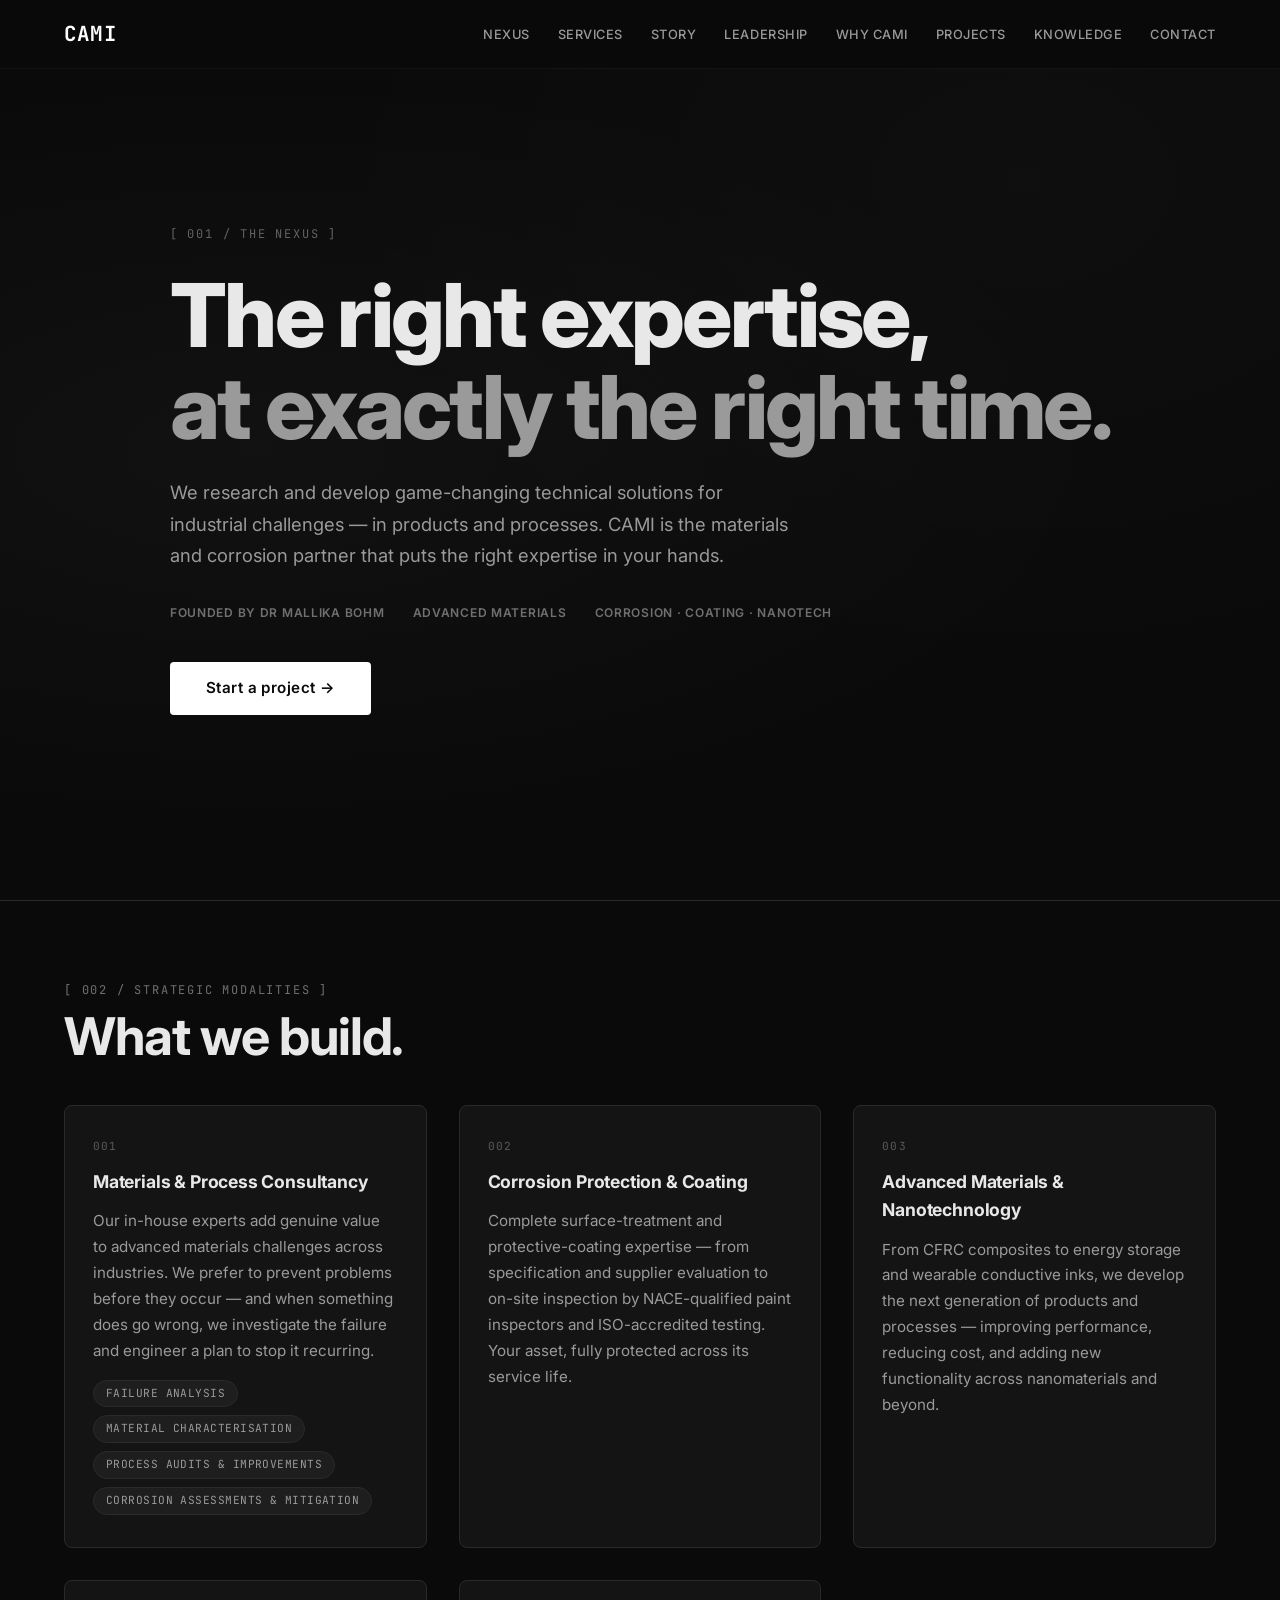
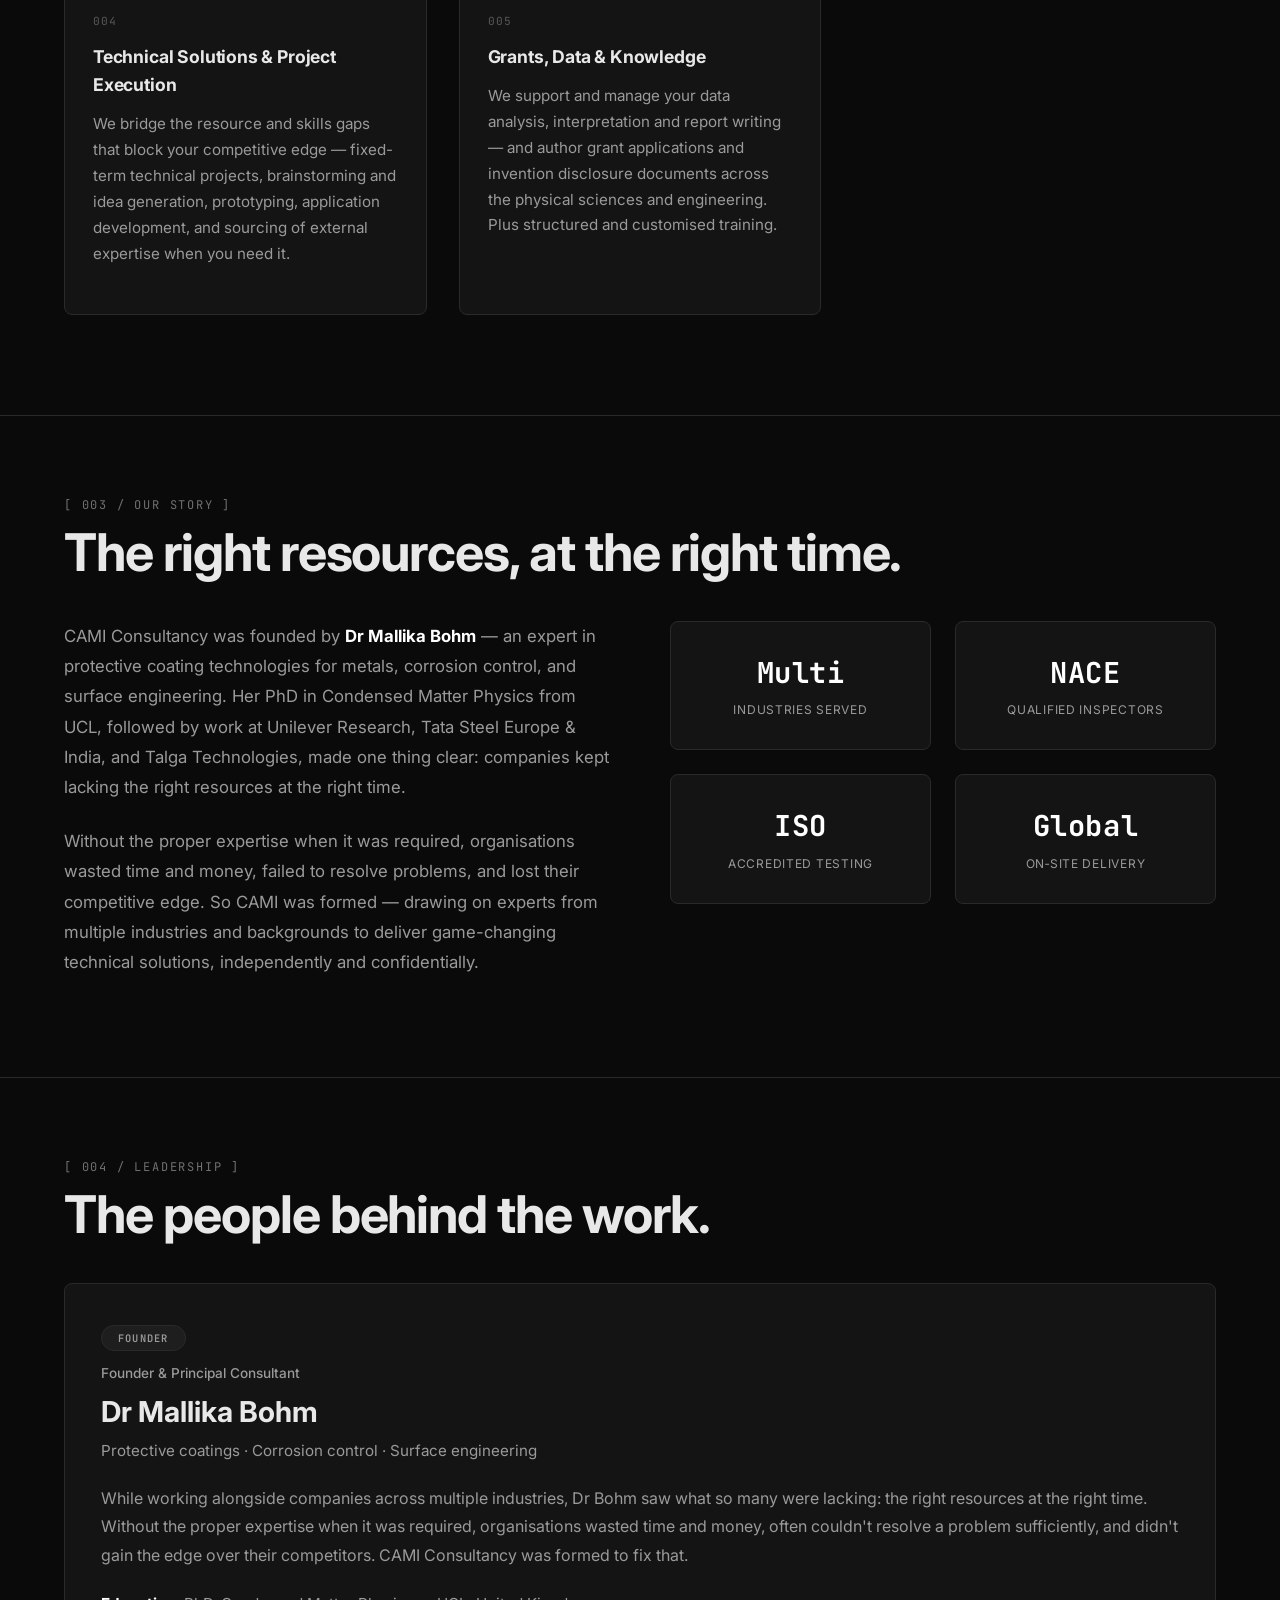
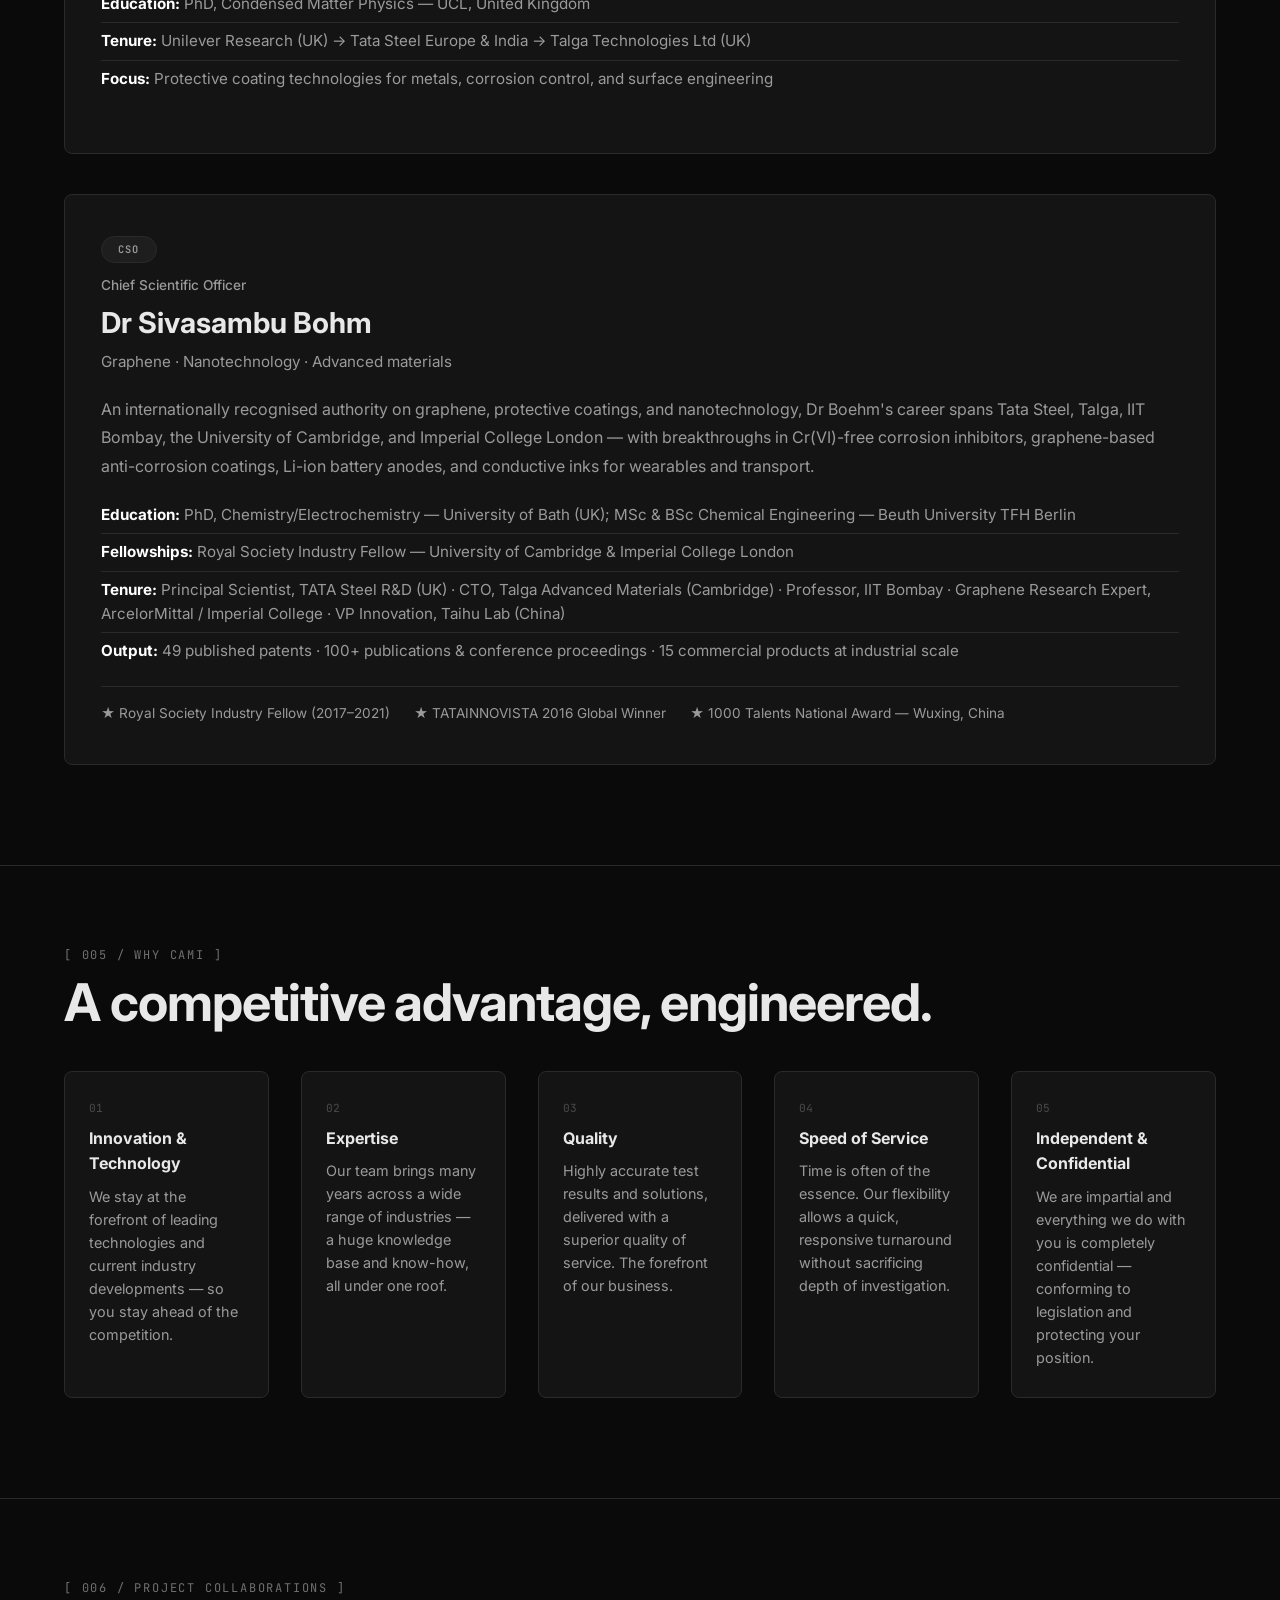
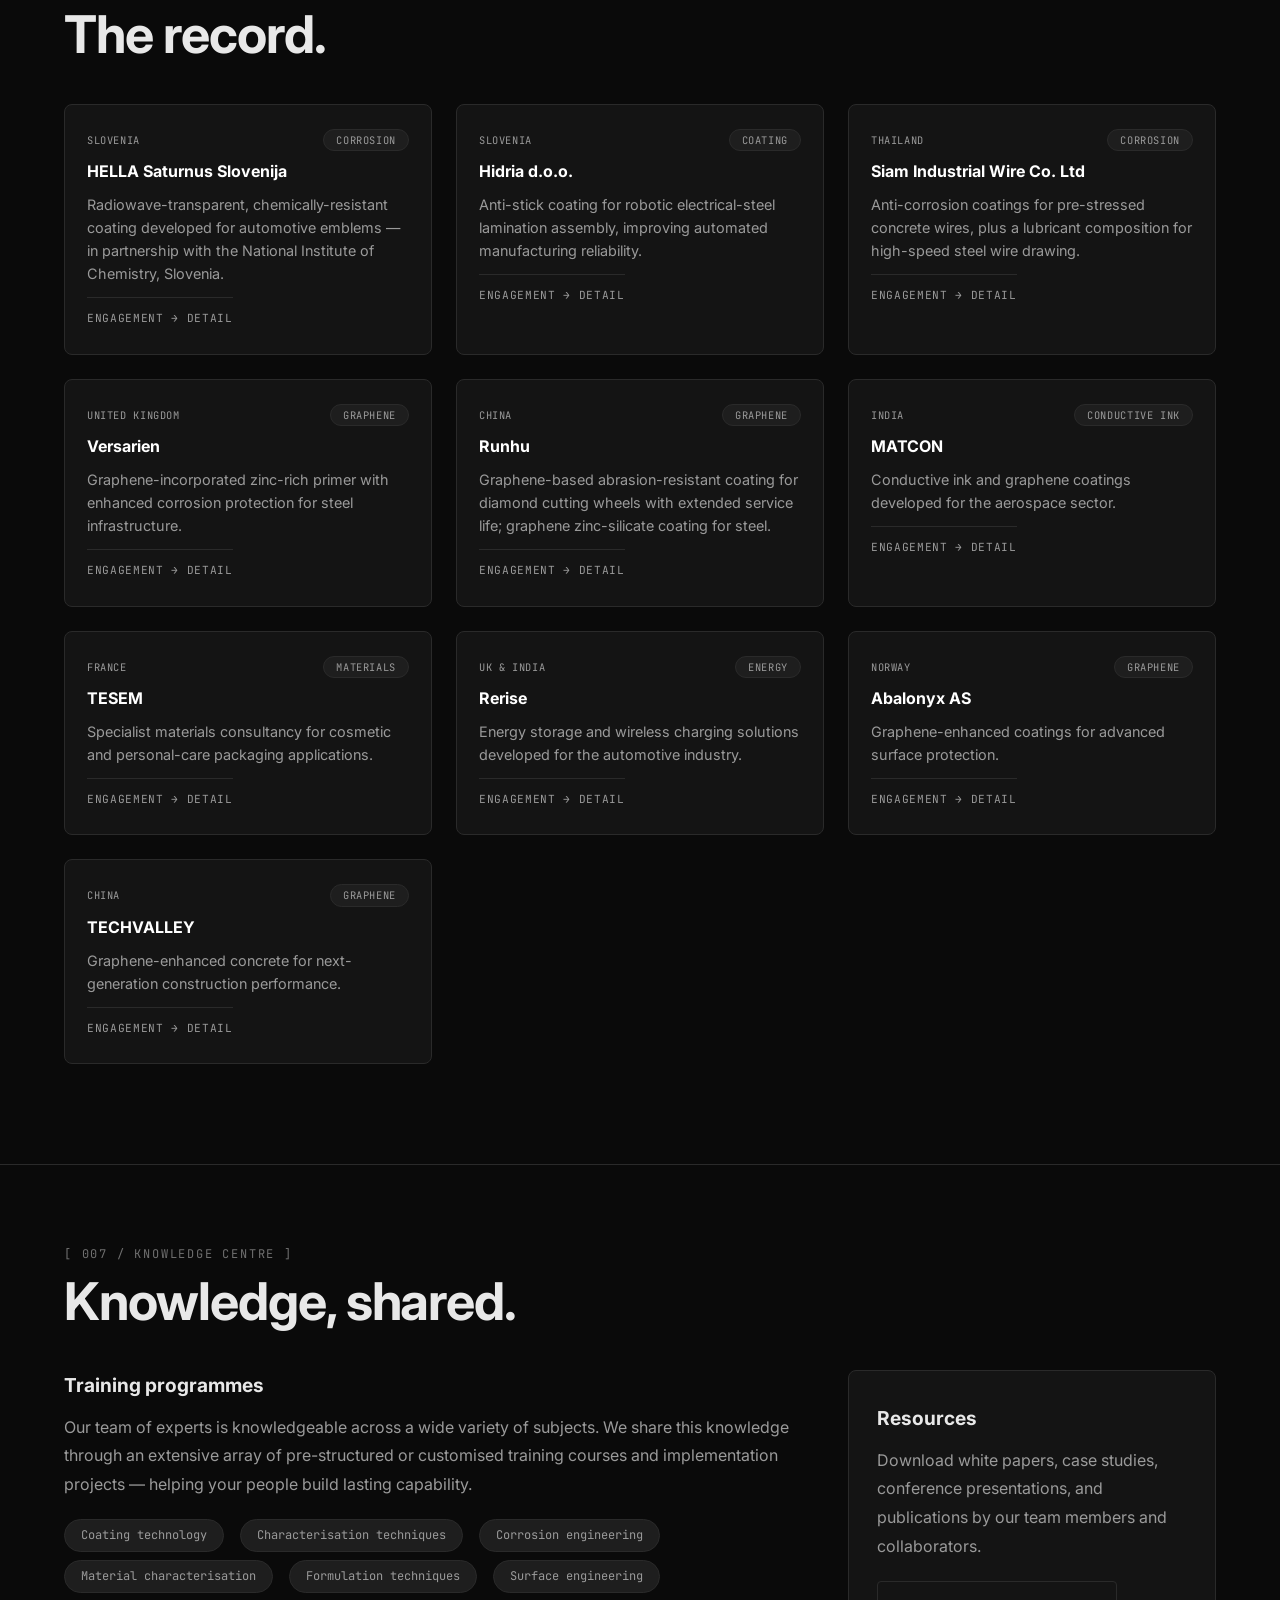
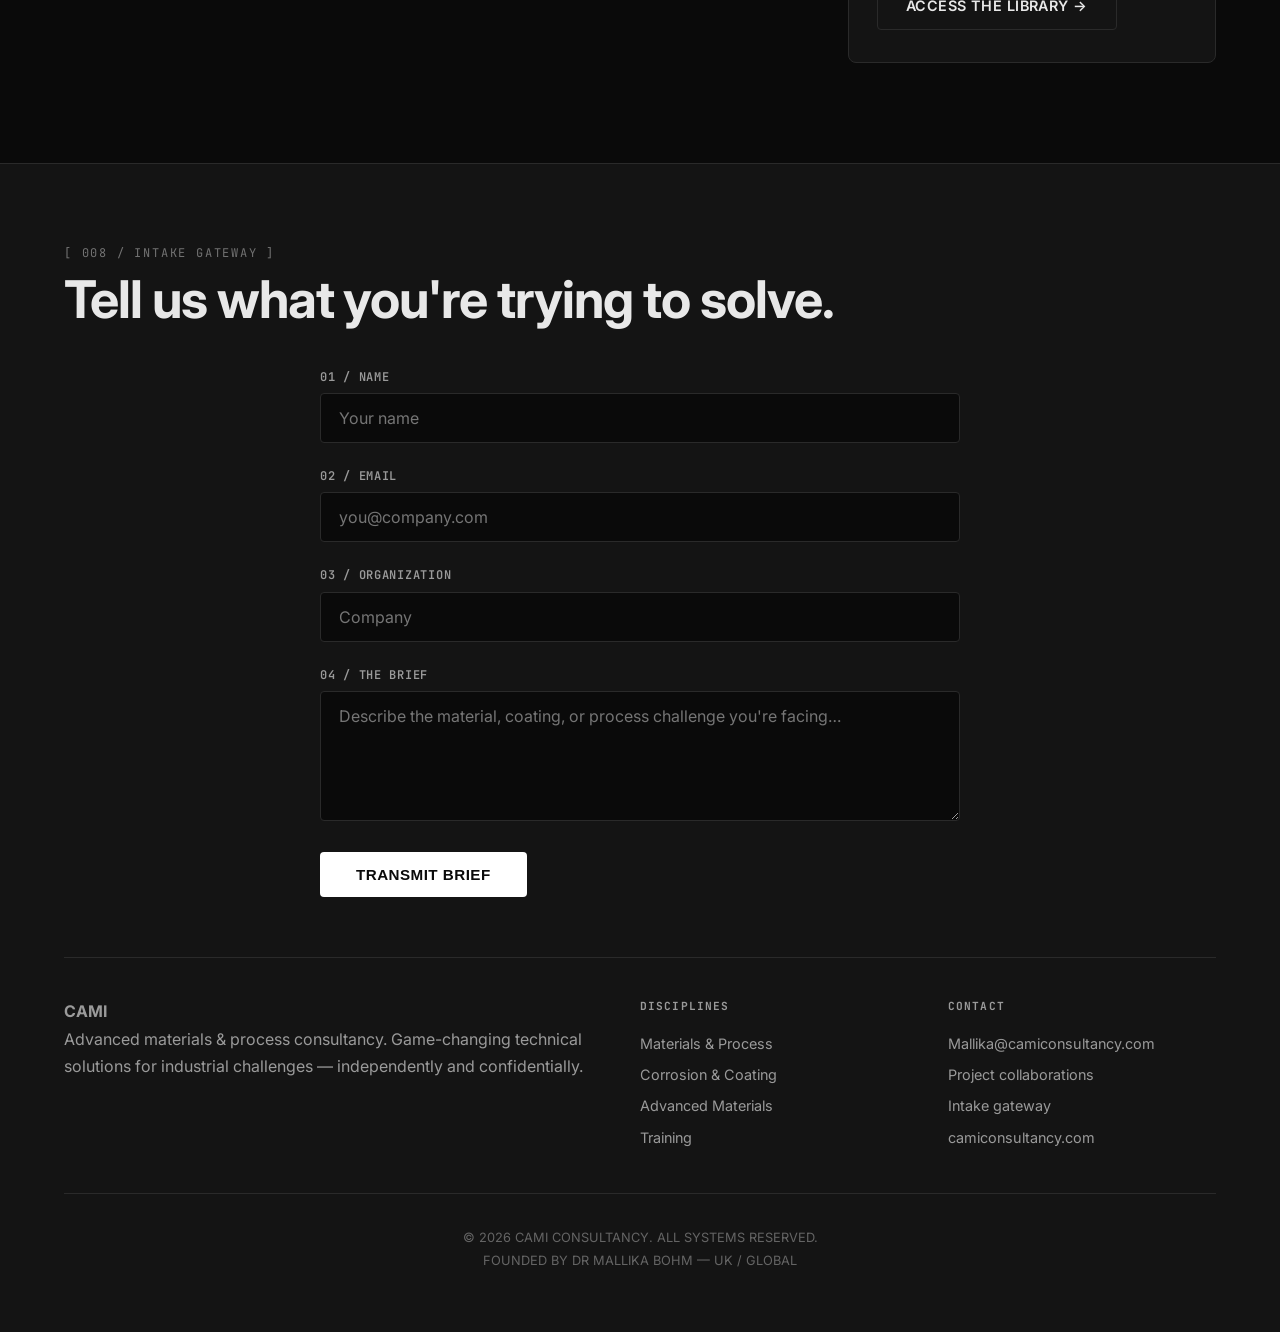
==== index.html @ a93039db "Add files via upload" ====
<!DOCTYPE html>
<html lang="en">
<head>
    <meta charset="UTF-8" />
    <meta name="viewport" content="width=device-width, initial-scale=1.0" />
    <title>CAMI — Advanced Materials Consultancy</title>
    <link rel="stylesheet" href="css/style.css" />
    <link rel="preconnect" href="https://fonts.googleapis.com" />
    <link rel="preconnect" href="https://fonts.gstatic.com" crossorigin />
    <link href="https://fonts.googleapis.com/css2?family=Inter:opsz,wght@14..32,300;14..32,400;14..32,600;14..32,700;14..32,800&family=JetBrains+Mono:wght@400;600&display=swap" rel="stylesheet" />
</head>
<body>

    <!-- ============================================================
    NAVIGATION
    ============================================================ -->
    <nav class="navbar" id="navbar">
        <div class="container nav-container">
            <a href="#" class="logo">CAMI</a>
            <ul class="nav-links" id="navLinks">
                <li><a href="#nexus">Nexus</a></li>
                <li><a href="#services">Services</a></li>
                <li><a href="#story">Story</a></li>
                <li><a href="#leadership">Leadership</a></li>
                <li><a href="#why">Why CAMI</a></li>
                <li><a href="#projects">Projects</a></li>
                <li><a href="#knowledge">Knowledge</a></li>
                <li><a href="#contact">Contact</a></li>
            </ul>
            <button class="menu-toggle" id="menuToggle" aria-label="Toggle menu">
                <span></span><span></span><span></span>
            </button>
        </div>
    </nav>

    <!-- ============================================================
    HERO / NEXUS
    ============================================================ -->
    <section class="hero" id="nexus">
        <div class="hero-bg"></div>
        <div class="container hero-content">
            <div class="hero-tag">[ 001 / THE NEXUS ]</div>
            <h1>
                The right expertise,<br />
                <span>at exactly the right time.</span>
            </h1>
            <p>
                We research and develop game-changing technical solutions for
                industrial challenges — in products and processes. CAMI is the
                materials and corrosion partner that puts the right expertise
                in your hands.
            </p>
            <div class="hero-badges">
                <span>FOUNDED BY DR MALLIKA BOHM</span>
                <span>ADVANCED MATERIALS</span>
                <span>CORROSION · COATING · NANOTECH</span>
            </div>
            <a href="#contact" class="btn-primary">Start a project →</a>
        </div>
    </section>

    <!-- ============================================================
    SERVICES / STRATEGIC MODALITIES
    ============================================================ -->
    <section class="services" id="services">
        <div class="container">
            <div class="section-label">[ 002 / STRATEGIC MODALITIES ]</div>
            <h2>What we build.</h2>

            <div class="service-grid">
                <!-- 001 -->
                <div class="service-card" data-index="001">
                    <span class="service-number">001</span>
                    <h3>Materials &amp; Process Consultancy</h3>
                    <p>
                        Our in-house experts add genuine value to advanced materials
                        challenges across industries. We prefer to prevent problems before
                        they occur — and when something does go wrong, we investigate the
                        failure and engineer a plan to stop it recurring.
                    </p>
                    <ul class="service-features">
                        <li>Failure analysis</li>
                        <li>Material characterisation</li>
                        <li>Process audits &amp; improvements</li>
                        <li>Corrosion assessments &amp; mitigation</li>
                    </ul>
                </div>

                <!-- 002 -->
                <div class="service-card" data-index="002">
                    <span class="service-number">002</span>
                    <h3>Corrosion Protection &amp; Coating</h3>
                    <p>
                        Complete surface-treatment and protective-coating expertise —
                        from specification and supplier evaluation to on-site inspection
                        by NACE-qualified paint inspectors and ISO-accredited testing.
                        Your asset, fully protected across its service life.
                    </p>
                </div>

                <!-- 003 -->
                <div class="service-card" data-index="003">
                    <span class="service-number">003</span>
                    <h3>Advanced Materials &amp; Nanotechnology</h3>
                    <p>
                        From CFRC composites to energy storage and wearable conductive inks,
                        we develop the next generation of products and processes — improving
                        performance, reducing cost, and adding new functionality across
                        nanomaterials and beyond.
                    </p>
                </div>

                <!-- 004 -->
                <div class="service-card" data-index="004">
                    <span class="service-number">004</span>
                    <h3>Technical Solutions &amp; Project Execution</h3>
                    <p>
                        We bridge the resource and skills gaps that block your competitive
                        edge — fixed-term technical projects, brainstorming and idea
                        generation, prototyping, application development, and sourcing of
                        external expertise when you need it.
                    </p>
                </div>

                <!-- 005 -->
                <div class="service-card" data-index="005">
                    <span class="service-number">005</span>
                    <h3>Grants, Data &amp; Knowledge</h3>
                    <p>
                        We support and manage your data analysis, interpretation and report
                        writing — and author grant applications and invention disclosure
                        documents across the physical sciences and engineering. Plus
                        structured and customised training.
                    </p>
                </div>
            </div>
        </div>
    </section>

    <!-- ============================================================
    STORY
    ============================================================ -->
    <section class="story" id="story">
        <div class="container">
            <div class="section-label">[ 003 / OUR STORY ]</div>
            <h2>The right resources, at the right time.</h2>
            <div class="story-grid">
                <div class="story-text">
                    <p>
                        CAMI Consultancy was founded by <strong>Dr Mallika Bohm</strong> —
                        an expert in protective coating technologies for metals, corrosion
                        control, and surface engineering. Her PhD in Condensed Matter
                        Physics from UCL, followed by work at Unilever Research, Tata Steel
                        Europe &amp; India, and Talga Technologies, made one thing clear:
                        companies kept lacking the right resources at the right time.
                    </p>
                    <p>
                        Without the proper expertise when it was required, organisations
                        wasted time and money, failed to resolve problems, and lost their
                        competitive edge. So CAMI was formed — drawing on experts from
                        multiple industries and backgrounds to deliver game-changing
                        technical solutions, independently and confidentially.
                    </p>
                </div>
                <div class="story-stats">
                    <div class="stat">
                        <span class="stat-number">Multi</span>
                        <span class="stat-label">Industries served</span>
                    </div>
                    <div class="stat">
                        <span class="stat-number">NACE</span>
                        <span class="stat-label">Qualified inspectors</span>
                    </div>
                    <div class="stat">
                        <span class="stat-number">ISO</span>
                        <span class="stat-label">Accredited testing</span>
                    </div>
                    <div class="stat">
                        <span class="stat-number">Global</span>
                        <span class="stat-label">On‑site delivery</span>
                    </div>
                </div>
            </div>
        </div>
    </section>

    <!-- ============================================================
    LEADERSHIP
    ============================================================ -->
    <section class="leadership" id="leadership">
        <div class="container">
            <div class="section-label">[ 004 / LEADERSHIP ]</div>
            <h2>The people behind the work.</h2>

            <!-- Founder -->
            <div class="leader-card">
                <div class="leader-badge">FOUNDER</div>
                <div class="leader-title">Founder &amp; Principal Consultant</div>
                <h3>Dr Mallika Bohm</h3>
                <p class="leader-focus">Protective coatings · Corrosion control · Surface engineering</p>
                <div class="leader-details">
                    <p>
                        While working alongside companies across multiple industries,
                        Dr Bohm saw what so many were lacking: the right resources at the
                        right time. Without the proper expertise when it was required,
                        organisations wasted time and money, often couldn't resolve a
                        problem sufficiently, and didn't gain the edge over their
                        competitors. CAMI Consultancy was formed to fix that.
                    </p>
                    <ul>
                        <li><strong>Education:</strong> PhD, Condensed Matter Physics — UCL, United Kingdom</li>
                        <li><strong>Tenure:</strong> Unilever Research (UK) → Tata Steel Europe &amp; India → Talga Technologies Ltd (UK)</li>
                        <li><strong>Focus:</strong> Protective coating technologies for metals, corrosion control, and surface engineering</li>
                    </ul>
                </div>
            </div>

            <!-- CSO -->
            <div class="leader-card">
                <div class="leader-badge">CSO</div>
                <div class="leader-title">Chief Scientific Officer</div>
                <h3>Dr Sivasambu Bohm</h3>
                <p class="leader-focus">Graphene · Nanotechnology · Advanced materials</p>
                <div class="leader-details">
                    <p>
                        An internationally recognised authority on graphene, protective
                        coatings, and nanotechnology, Dr Boehm's career spans Tata Steel,
                        Talga, IIT Bombay, the University of Cambridge, and Imperial
                        College London — with breakthroughs in Cr(VI)-free corrosion
                        inhibitors, graphene-based anti-corrosion coatings, Li-ion battery
                        anodes, and conductive inks for wearables and transport.
                    </p>
                    <ul>
                        <li><strong>Education:</strong> PhD, Chemistry/Electrochemistry — University of Bath (UK); MSc &amp; BSc Chemical Engineering — Beuth University TFH Berlin</li>
                        <li><strong>Fellowships:</strong> Royal Society Industry Fellow — University of Cambridge &amp; Imperial College London</li>
                        <li><strong>Tenure:</strong> Principal Scientist, TATA Steel R&amp;D (UK) · CTO, Talga Advanced Materials (Cambridge) · Professor, IIT Bombay · Graphene Research Expert, ArcelorMittal / Imperial College · VP Innovation, Taihu Lab (China)</li>
                        <li><strong>Output:</strong> 49 published patents · 100+ publications &amp; conference proceedings · 15 commercial products at industrial scale</li>
                    </ul>
                    <div class="distinctions">
                        <span>★ Royal Society Industry Fellow (2017–2021)</span>
                        <span>★ TATAINNOVISTA 2016 Global Winner</span>
                        <span>★ 1000 Talents National Award — Wuxing, China</span>
                    </div>
                </div>
            </div>
        </div>
    </section>

    <!-- ============================================================
    WHY CAMI
    ============================================================ -->
    <section class="why" id="why">
        <div class="container">
            <div class="section-label">[ 005 / WHY CAMI ]</div>
            <h2>A competitive advantage, engineered.</h2>
            <div class="why-grid">
                <div class="why-item">
                    <span class="why-number">01</span>
                    <h3>Innovation &amp; Technology</h3>
                    <p>We stay at the forefront of leading technologies and current industry developments — so you stay ahead of the competition.</p>
                </div>
                <div class="why-item">
                    <span class="why-number">02</span>
                    <h3>Expertise</h3>
                    <p>Our team brings many years across a wide range of industries — a huge knowledge base and know-how, all under one roof.</p>
                </div>
                <div class="why-item">
                    <span class="why-number">03</span>
                    <h3>Quality</h3>
                    <p>Highly accurate test results and solutions, delivered with a superior quality of service. The forefront of our business.</p>
                </div>
                <div class="why-item">
                    <span class="why-number">04</span>
                    <h3>Speed of Service</h3>
                    <p>Time is often of the essence. Our flexibility allows a quick, responsive turnaround without sacrificing depth of investigation.</p>
                </div>
                <div class="why-item">
                    <span class="why-number">05</span>
                    <h3>Independent &amp; Confidential</h3>
                    <p>We are impartial and everything we do with you is completely confidential — conforming to legislation and protecting your position.</p>
                </div>
            </div>
        </div>
    </section>

    <!-- ============================================================
    PROJECTS
    ============================================================ -->
    <section class="projects" id="projects">
        <div class="container">
            <div class="section-label">[ 006 / PROJECT COLLABORATIONS ]</div>
            <h2>The record.</h2>

            <div class="project-grid" id="projectGrid">
                <!-- Projects will be injected by JavaScript -->
            </div>
        </div>
    </section>

    <!-- ============================================================
    KNOWLEDGE CENTRE
    ============================================================ -->
    <section class="knowledge" id="knowledge">
        <div class="container">
            <div class="section-label">[ 007 / KNOWLEDGE CENTRE ]</div>
            <h2>Knowledge, shared.</h2>

            <div class="knowledge-grid">
                <div class="knowledge-training">
                    <h3>Training programmes</h3>
                    <p>
                        Our team of experts is knowledgeable across a wide variety of subjects.
                        We share this knowledge through an extensive array of pre-structured or
                        customised training courses and implementation projects — helping your
                        people build lasting capability.
                    </p>
                    <ul>
                        <li>Coating technology</li>
                        <li>Characterisation techniques</li>
                        <li>Corrosion engineering</li>
                        <li>Material characterisation</li>
                        <li>Formulation techniques</li>
                        <li>Surface engineering</li>
                    </ul>
                </div>
                <div class="knowledge-resources">
                    <h3>Resources</h3>
                    <p>
                        Download white papers, case studies, conference presentations, and
                        publications by our team members and collaborators.
                    </p>
                    <a href="#" class="btn-secondary">ACCESS THE LIBRARY →</a>
                </div>
            </div>
        </div>
    </section>

    <!-- ============================================================
    CONTACT / INTAKE GATEWAY
    ============================================================ -->
    <section class="contact" id="contact">
        <div class="container">
            <div class="section-label">[ 008 / INTAKE GATEWAY ]</div>
            <h2>Tell us what you're trying to solve.</h2>

            <form class="contact-form" id="contactForm" novalidate>
                <div class="form-group">
                    <label for="name">01 / Name</label>
                    <input type="text" id="name" placeholder="Your name" required />
                </div>
                <div class="form-group">
                    <label for="email">02 / Email</label>
                    <input type="email" id="email" placeholder="you@company.com" required />
                </div>
                <div class="form-group">
                    <label for="organization">03 / Organization</label>
                    <input type="text" id="organization" placeholder="Company" />
                </div>
                <div class="form-group">
                    <label for="brief">04 / The brief</label>
                    <textarea id="brief" rows="5" placeholder="Describe the material, coating, or process challenge you're facing…" required></textarea>
                </div>
                <button type="submit" class="btn-primary">TRANSMIT BRIEF</button>
                <div id="formFeedback" class="form-feedback"></div>
            </form>

            <div class="contact-footer">
                <div class="contact-info">
                    <p><strong>CAMI</strong><br />Advanced materials &amp; process consultancy. Game-changing technical solutions for industrial challenges — independently and confidentially.</p>
                </div>
                <div class="contact-disciplines">
                    <h4>DISCIPLINES</h4>
                    <ul>
                        <li>Materials &amp; Process</li>
                        <li>Corrosion &amp; Coating</li>
                        <li>Advanced Materials</li>
                        <li>Training</li>
                    </ul>
                </div>
                <div class="contact-links">
                    <h4>CONTACT</h4>
                    <a href="mailto:Mallika@camiconsultancy.com">Mallika@camiconsultancy.com</a>
                    <a href="#projects">Project collaborations</a>
                    <a href="#contact">Intake gateway</a>
                    <a href="https://www.camiconsultancy.com" target="_blank">camiconsultancy.com</a>
                </div>
            </div>

            <div class="copyright">
                © 2026 CAMI CONSULTANCY. ALL SYSTEMS RESERVED.<br />
                FOUNDED BY DR MALLIKA BOHM — UK / GLOBAL
            </div>
        </div>
    </section>

    <!-- ============================================================
    SCRIPTS
    ============================================================ -->
    <script src="js/main.js"></script>
</body>
</html>
---- css/style.css ----
/* ============================================================
   RESET & BASE
   ============================================================ */
*,
*::before,
*::after {
    margin: 0;
    padding: 0;
    box-sizing: border-box;
}

:root {
    --color-bg: #0a0a0a;
    --color-surface: #141414;
    --color-surface-light: #1e1e1e;
    --color-text: #e8e8e8;
    --color-text-muted: #9a9a9a;
    --color-accent: #b8b8b8;
    --color-border: #2a2a2a;
    --font-sans: 'Inter', -apple-system, BlinkMacSystemFont, 'Segoe UI', Roboto, sans-serif;
    --font-mono: 'JetBrains Mono', monospace;
    --transition: 0.35s cubic-bezier(0.25, 0.46, 0.45, 0.94);
    --max-width: 1200px;
}

html {
    scroll-behavior: smooth;
}

body {
    font-family: var(--font-sans);
    background: var(--color-bg);
    color: var(--color-text);
    line-height: 1.6;
    -webkit-font-smoothing: antialiased;
    -moz-osx-font-smoothing: grayscale;
}

img {
    max-width: 100%;
    display: block;
}

a {
    color: var(--color-text);
    text-decoration: none;
    transition: color var(--transition);
}

a:hover {
    color: #fff;
}

ul {
    list-style: none;
}

.container {
    max-width: var(--max-width);
    margin: 0 auto;
    padding: 0 24px;
}

.section-label {
    font-family: var(--font-mono);
    font-size: 0.75rem;
    letter-spacing: 0.15em;
    color: var(--color-text-muted);
    text-transform: uppercase;
    margin-bottom: 0.5rem;
    opacity: 0.7;
}

h2 {
    font-size: clamp(2rem, 5vw, 3.25rem);
    font-weight: 700;
    letter-spacing: -0.02em;
    line-height: 1.1;
    margin-bottom: 2.5rem;
}

h2 span {
    color: var(--color-text-muted);
}

.btn-primary {
    display: inline-block;
    background: #fff;
    color: #0a0a0a;
    padding: 14px 36px;
    font-weight: 600;
    font-size: 0.95rem;
    letter-spacing: 0.03em;
    border: none;
    border-radius: 4px;
    cursor: pointer;
    transition: all var(--transition);
}

.btn-primary:hover {
    background: #ccc;
    transform: translateY(-2px);
    box-shadow: 0 8px 24px rgba(255, 255, 255, 0.08);
}

.btn-secondary {
    display: inline-block;
    background: transparent;
    color: var(--color-text);
    padding: 12px 28px;
    font-weight: 600;
    font-size: 0.9rem;
    letter-spacing: 0.03em;
    border: 1px solid var(--color-border);
    border-radius: 4px;
    cursor: pointer;
    transition: all var(--transition);
}

.btn-secondary:hover {
    background: var(--color-surface-light);
    border-color: var(--color-text-muted);
}

/* ============================================================
   NAVBAR
   ============================================================ */
.navbar {
    position: fixed;
    top: 0;
    left: 0;
    right: 0;
    z-index: 1000;
    background: rgba(10, 10, 10, 0.85);
    backdrop-filter: blur(12px);
    -webkit-backdrop-filter: blur(12px);
    border-bottom: 1px solid rgba(255, 255, 255, 0.04);
    transition: all var(--transition);
}

.navbar.scrolled {
    background: rgba(10, 10, 10, 0.96);
    border-bottom-color: rgba(255, 255, 255, 0.08);
}

.nav-container {
    display: flex;
    align-items: center;
    justify-content: space-between;
    height: 68px;
}

.logo {
    font-family: var(--font-mono);
    font-size: 1.3rem;
    font-weight: 700;
    letter-spacing: 0.06em;
    color: #fff;
}

.nav-links {
    display: flex;
    gap: 28px;
    align-items: center;
}

.nav-links a {
    font-size: 0.8rem;
    font-weight: 500;
    letter-spacing: 0.04em;
    color: var(--color-text-muted);
    text-transform: uppercase;
    transition: color var(--transition);
}

.nav-links a:hover {
    color: #fff;
}

.menu-toggle {
    display: none;
    flex-direction: column;
    gap: 5px;
    background: none;
    border: none;
    cursor: pointer;
    padding: 6px;
}

.menu-toggle span {
    display: block;
    width: 26px;
    height: 2px;
    background: #fff;
    transition: all var(--transition);
    border-radius: 2px;
}

.menu-toggle.active span:nth-child(1) {
    transform: rotate(45deg) translate(5px, 5px);
}

.menu-toggle.active span:nth-child(2) {
    opacity: 0;
}

.menu-toggle.active span:nth-child(3) {
    transform: rotate(-45deg) translate(5px, -5px);
}

/* ============================================================
   HERO
   ============================================================ */
.hero {
    min-height: 100vh;
    display: flex;
    align-items: center;
    position: relative;
    padding: 120px 0 80px;
    overflow: hidden;
}

.hero-bg {
    position: absolute;
    inset: 0;
    background:
        radial-gradient(ellipse at 20% 50%, rgba(255, 255, 255, 0.03) 0%, transparent 60%),
        radial-gradient(ellipse at 80% 20%, rgba(255, 255, 255, 0.02) 0%, transparent 50%),
        var(--color-bg);
    z-index: 0;
}

.hero-content {
    position: relative;
    z-index: 1;
}

.hero-tag {
    font-family: var(--font-mono);
    font-size: 0.75rem;
    letter-spacing: 0.15em;
    color: var(--color-text-muted);
    text-transform: uppercase;
    margin-bottom: 1.5rem;
    opacity: 0.6;
}

.hero h1 {
    font-size: clamp(2.8rem, 8vw, 5.5rem);
    font-weight: 800;
    line-height: 1.05;
    letter-spacing: -0.03em;
    margin-bottom: 1.5rem;
}

.hero h1 span {
    color: var(--color-text-muted);
}

.hero p {
    font-size: 1.15rem;
    max-width: 620px;
    color: var(--color-text-muted);
    margin-bottom: 2rem;
    line-height: 1.7;
}

.hero-badges {
    display: flex;
    flex-wrap: wrap;
    gap: 16px 28px;
    margin-bottom: 2.5rem;
    font-size: 0.75rem;
    font-weight: 600;
    letter-spacing: 0.06em;
    text-transform: uppercase;
    color: var(--color-text-muted);
}

.hero-badges span {
    opacity: 0.7;
}

/* ============================================================
   SERVICES
   ============================================================ */
.services {
    padding: 80px 0 100px;
    border-top: 1px solid var(--color-border);
}

.service-grid {
    display: grid;
    grid-template-columns: repeat(auto-fit, minmax(300px, 1fr));
    gap: 32px;
}

.service-card {
    background: var(--color-surface);
    border: 1px solid var(--color-border);
    border-radius: 8px;
    padding: 32px 28px;
    transition: all var(--transition);
    position: relative;
}

.service-card:hover {
    border-color: rgba(255, 255, 255, 0.15);
    transform: translateY(-4px);
    box-shadow: 0 12px 40px rgba(0, 0, 0, 0.4);
}

.service-number {
    font-family: var(--font-mono);
    font-size: 0.7rem;
    color: var(--color-text-muted);
    letter-spacing: 0.1em;
    opacity: 0.5;
    display: block;
    margin-bottom: 0.75rem;
}

.service-card h3 {
    font-size: 1.1rem;
    font-weight: 700;
    margin-bottom: 0.75rem;
    letter-spacing: -0.01em;
}

.service-card p {
    font-size: 0.95rem;
    color: var(--color-text-muted);
    line-height: 1.7;
    margin-bottom: 1rem;
}

.service-features {
    display: flex;
    flex-wrap: wrap;
    gap: 8px 16px;
}

.service-features li {
    font-family: var(--font-mono);
    font-size: 0.7rem;
    color: var(--color-text-muted);
    letter-spacing: 0.04em;
    text-transform: uppercase;
    background: var(--color-surface-light);
    padding: 4px 12px;
    border-radius: 20px;
    border: 1px solid var(--color-border);
}

/* ============================================================
   STORY
   ============================================================ */
.story {
    padding: 80px 0 100px;
    border-top: 1px solid var(--color-border);
}

.story-grid {
    display: grid;
    grid-template-columns: 1fr 1fr;
    gap: 60px;
    align-items: start;
}

.story-text p {
    font-size: 1.05rem;
    color: var(--color-text-muted);
    line-height: 1.8;
    margin-bottom: 1.5rem;
}

.story-text p:last-child {
    margin-bottom: 0;
}

.story-text strong {
    color: #fff;
}

.story-stats {
    display: grid;
    grid-template-columns: 1fr 1fr;
    gap: 24px;
}

.stat {
    background: var(--color-surface);
    border: 1px solid var(--color-border);
    border-radius: 8px;
    padding: 28px 24px;
    text-align: center;
}

.stat-number {
    display: block;
    font-family: var(--font-mono);
    font-size: 1.8rem;
    font-weight: 700;
    color: #fff;
    letter-spacing: 0.02em;
}

.stat-label {
    font-size: 0.75rem;
    color: var(--color-text-muted);
    text-transform: uppercase;
    letter-spacing: 0.06em;
    margin-top: 4px;
}

/* ============================================================
   LEADERSHIP
   ============================================================ */
.leadership {
    padding: 80px 0 100px;
    border-top: 1px solid var(--color-border);
}

.leader-card {
    background: var(--color-surface);
    border: 1px solid var(--color-border);
    border-radius: 8px;
    padding: 40px 36px;
    margin-bottom: 40px;
    transition: all var(--transition);
}

.leader-card:last-child {
    margin-bottom: 0;
}

.leader-card:hover {
    border-color: rgba(255, 255, 255, 0.1);
}

.leader-badge {
    font-family: var(--font-mono);
    font-size: 0.65rem;
    font-weight: 600;
    letter-spacing: 0.12em;
    color: var(--color-text-muted);
    text-transform: uppercase;
    background: var(--color-surface-light);
    display: inline-block;
    padding: 4px 16px;
    border-radius: 20px;
    border: 1px solid var(--color-border);
    margin-bottom: 0.75rem;
}

.leader-title {
    font-size: 0.85rem;
    font-weight: 500;
    color: var(--color-text-muted);
    margin-bottom: 0.25rem;
}

.leader-card h3 {
    font-size: 1.8rem;
    font-weight: 700;
    margin-bottom: 0.25rem;
}

.leader-focus {
    font-size: 0.95rem;
    color: var(--color-text-muted);
    margin-bottom: 1.25rem;
}

.leader-details p {
    color: var(--color-text-muted);
    line-height: 1.8;
    margin-bottom: 1rem;
}

.leader-details ul {
    list-style: none;
    margin-bottom: 1rem;
}

.leader-details ul li {
    font-size: 0.95rem;
    color: var(--color-text-muted);
    padding: 6px 0;
    border-bottom: 1px solid var(--color-border);
    line-height: 1.6;
}

.leader-details ul li:last-child {
    border-bottom: none;
}

.leader-details ul li strong {
    color: #fff;
}

.distinctions {
    display: flex;
    flex-wrap: wrap;
    gap: 12px 24px;
    margin-top: 1rem;
    padding-top: 1rem;
    border-top: 1px solid var(--color-border);
}

.distinctions span {
    font-size: 0.85rem;
    color: var(--color-text-muted);
}

/* ============================================================
   WHY CAMI
   ============================================================ */
.why {
    padding: 80px 0 100px;
    border-top: 1px solid var(--color-border);
}

.why-grid {
    display: grid;
    grid-template-columns: repeat(auto-fit, minmax(200px, 1fr));
    gap: 32px;
}

.why-item {
    background: var(--color-surface);
    border: 1px solid var(--color-border);
    border-radius: 8px;
    padding: 28px 24px;
    transition: all var(--transition);
}

.why-item:hover {
    border-color: rgba(255, 255, 255, 0.12);
}

.why-number {
    font-family: var(--font-mono);
    font-size: 0.7rem;
    color: var(--color-text-muted);
    opacity: 0.4;
    display: block;
    margin-bottom: 0.5rem;
}

.why-item h3 {
    font-size: 1rem;
    font-weight: 700;
    margin-bottom: 0.5rem;
}

.why-item p {
    font-size: 0.9rem;
    color: var(--color-text-muted);
    line-height: 1.6;
}

/* ============================================================
   PROJECTS
   ============================================================ */
.projects {
    padding: 80px 0 100px;
    border-top: 1px solid var(--color-border);
}

.project-grid {
    display: grid;
    grid-template-columns: repeat(auto-fill, minmax(280px, 1fr));
    gap: 24px;
}

.project-card {
    background: var(--color-surface);
    border: 1px solid var(--color-border);
    border-radius: 8px;
    padding: 24px 22px;
    transition: all var(--transition);
    cursor: default;
}

.project-card:hover {
    border-color: rgba(255, 255, 255, 0.12);
    transform: translateY(-3px);
}

.project-meta {
    display: flex;
    justify-content: space-between;
    align-items: center;
    font-family: var(--font-mono);
    font-size: 0.65rem;
    letter-spacing: 0.06em;
    color: var(--color-text-muted);
    text-transform: uppercase;
    margin-bottom: 0.5rem;
}

.project-meta .project-tag {
    background: var(--color-surface-light);
    padding: 2px 12px;
    border-radius: 12px;
    border: 1px solid var(--color-border);
}

.project-card h4 {
    font-size: 1rem;
    font-weight: 700;
    margin-bottom: 0.5rem;
    color: #fff;
}

.project-card p {
    font-size: 0.9rem;
    color: var(--color-text-muted);
    line-height: 1.6;
    margin-bottom: 0.75rem;
}

.project-link {
    font-family: var(--font-mono);
    font-size: 0.7rem;
    letter-spacing: 0.06em;
    color: var(--color-text-muted);
    text-transform: uppercase;
    border-top: 1px solid var(--color-border);
    padding-top: 0.75rem;
    display: inline-block;
    transition: color var(--transition);
}

.project-link:hover {
    color: #fff;
}

/* ============================================================
   KNOWLEDGE
   ============================================================ */
.knowledge {
    padding: 80px 0 100px;
    border-top: 1px solid var(--color-border);
}

.knowledge-grid {
    display: grid;
    grid-template-columns: 2fr 1fr;
    gap: 48px;
}

.knowledge-training h3,
.knowledge-resources h3 {
    font-size: 1.2rem;
    font-weight: 700;
    margin-bottom: 0.75rem;
}

.knowledge-training p,
.knowledge-resources p {
    color: var(--color-text-muted);
    line-height: 1.8;
    margin-bottom: 1.25rem;
}

.knowledge-training ul {
    display: flex;
    flex-wrap: wrap;
    gap: 8px 16px;
}

.knowledge-training ul li {
    font-family: var(--font-mono);
    font-size: 0.75rem;
    color: var(--color-text-muted);
    background: var(--color-surface-light);
    padding: 6px 16px;
    border-radius: 20px;
    border: 1px solid var(--color-border);
}

.knowledge-resources {
    background: var(--color-surface);
    border: 1px solid var(--color-border);
    border-radius: 8px;
    padding: 32px 28px;
}

/* ============================================================
   CONTACT
   ============================================================ */
.contact {
    padding: 80px 0 60px;
    border-top: 1px solid var(--color-border);
    background: var(--color-surface);
}

.contact-form {
    max-width: 640px;
    margin: 0 auto 60px;
}

.form-group {
    margin-bottom: 24px;
}

.form-group label {
    display: block;
    font-family: var(--font-mono);
    font-size: 0.75rem;
    font-weight: 600;
    letter-spacing: 0.06em;
    color: var(--color-text-muted);
    text-transform: uppercase;
    margin-bottom: 6px;
}

.form-group input,
.form-group textarea {
    width: 100%;
    padding: 14px 18px;
    background: var(--color-bg);
    border: 1px solid var(--color-border);
    border-radius: 4px;
    color: #fff;
    font-family: var(--font-sans);
    font-size: 1rem;
    transition: border var(--transition);
    outline: none;
}

.form-group input:focus,
.form-group textarea:focus {
    border-color: var(--color-text-muted);
}

.form-group textarea {
    resize: vertical;
    min-height: 120px;
}

.form-feedback {
    margin-top: 16px;
    font-size: 0.95rem;
    color: var(--color-text-muted);
}

.form-feedback.success {
    color: #7bcfa6;
}

.form-feedback.error {
    color: #e87a7a;
}

/* Contact footer */
.contact-footer {
    display: grid;
    grid-template-columns: 2fr 1fr 1fr;
    gap: 40px;
    padding: 40px 0;
    border-top: 1px solid var(--color-border);
    border-bottom: 1px solid var(--color-border);
    margin-bottom: 32px;
}

.contact-info p {
    color: var(--color-text-muted);
    line-height: 1.7;
}

.contact-disciplines h4,
.contact-links h4 {
    font-family: var(--font-mono);
    font-size: 0.7rem;
    letter-spacing: 0.1em;
    color: var(--color-text-muted);
    text-transform: uppercase;
    margin-bottom: 0.75rem;
}

.contact-disciplines ul li,
.contact-links a {
    display: block;
    font-size: 0.9rem;
    color: var(--color-text-muted);
    padding: 4px 0;
    transition: color var(--transition);
}

.contact-disciplines ul li:hover,
.contact-links a:hover {
    color: #fff;
}

.copyright {
    text-align: center;
    font-size: 0.8rem;
    color: var(--color-text-muted);
    line-height: 1.8;
    opacity: 0.6;
}

/* ============================================================
   RESPONSIVE
   ============================================================ */
@media (max-width: 992px) {
    .story-grid {
        grid-template-columns: 1fr;
        gap: 40px;
    }

    .knowledge-grid {
        grid-template-columns: 1fr;
    }

    .contact-footer {
        grid-template-columns: 1fr 1fr;
        gap: 32px;
    }
}

@media (max-width: 768px) {
    .nav-links {
        position: fixed;
        top: 68px;
        left: 0;
        right: 0;
        background: rgba(10, 10, 10, 0.98);
        backdrop-filter: blur(12px);
        flex-direction: column;
        padding: 32px 24px;
        gap: 20px;
        border-bottom: 1px solid var(--color-border);
        transform: translateY(-120%);
        transition: transform var(--transition);
        opacity: 0;
        pointer-events: none;
    }

    .nav-links.open {
        transform: translateY(0);
        opacity: 1;
        pointer-events: all;
    }

    .nav-links a {
        font-size: 1rem;
    }

    .menu-toggle {
        display: flex;
    }

    .hero h1 {
        font-size: clamp(2.2rem, 10vw, 3.5rem);
    }

    .service-grid {
        grid-template-columns: 1fr;
    }

    .why-grid {
        grid-template-columns: 1fr 1fr;
    }

    .project-grid {
        grid-template-columns: 1fr;
    }

    .contact-footer {
        grid-template-columns: 1fr;
        gap: 24px;
    }

    .story-stats {
        grid-template-columns: 1fr 1fr;
    }

    .stat-number {
        font-size: 1.4rem;
    }
}

@media (max-width: 480px) {
    .why-grid {
        grid-template-columns: 1fr;
    }

    .story-stats {
        grid-template-columns: 1fr 1fr;
        gap: 12px;
    }

    .stat {
        padding: 16px;
    }

    .leader-card {
        padding: 24px 18px;
    }

    .hero-badges {
        flex-direction: column;
        gap: 8px;
        font-size: 0.7rem;
    }
}
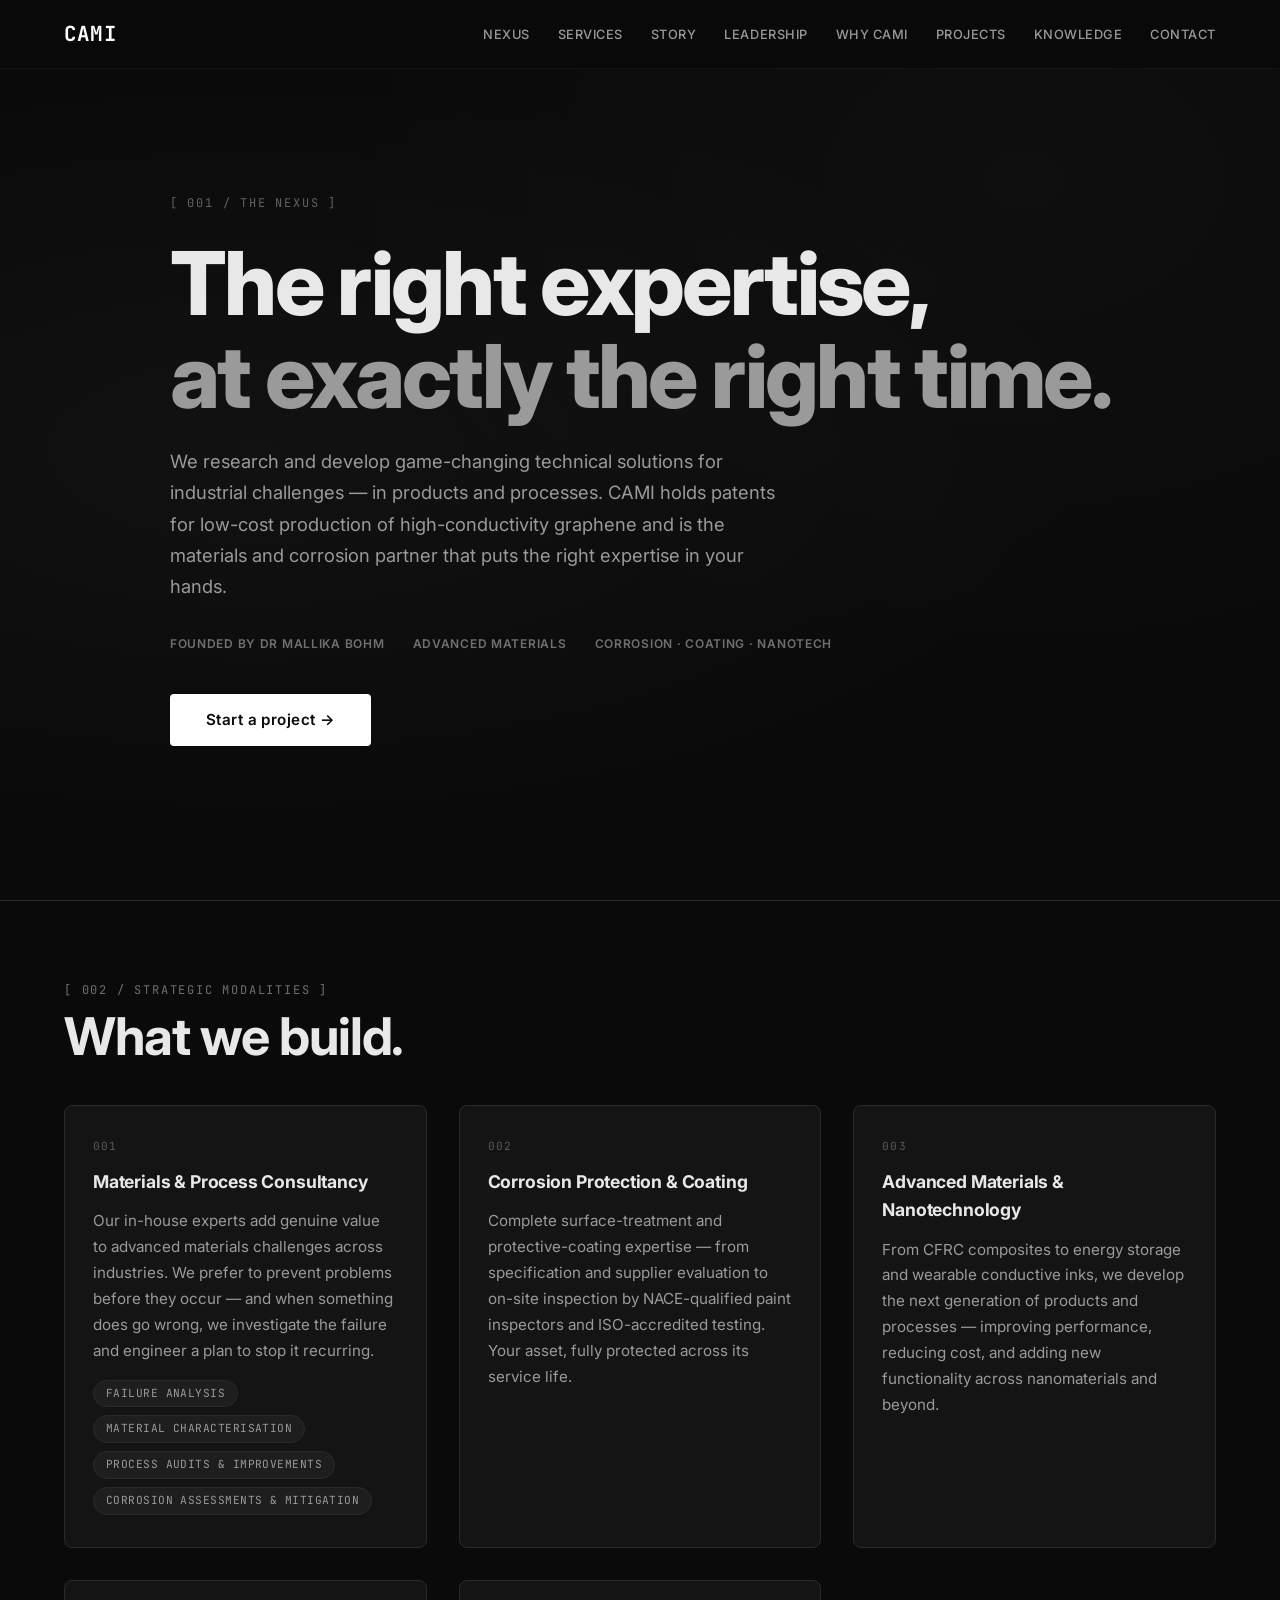
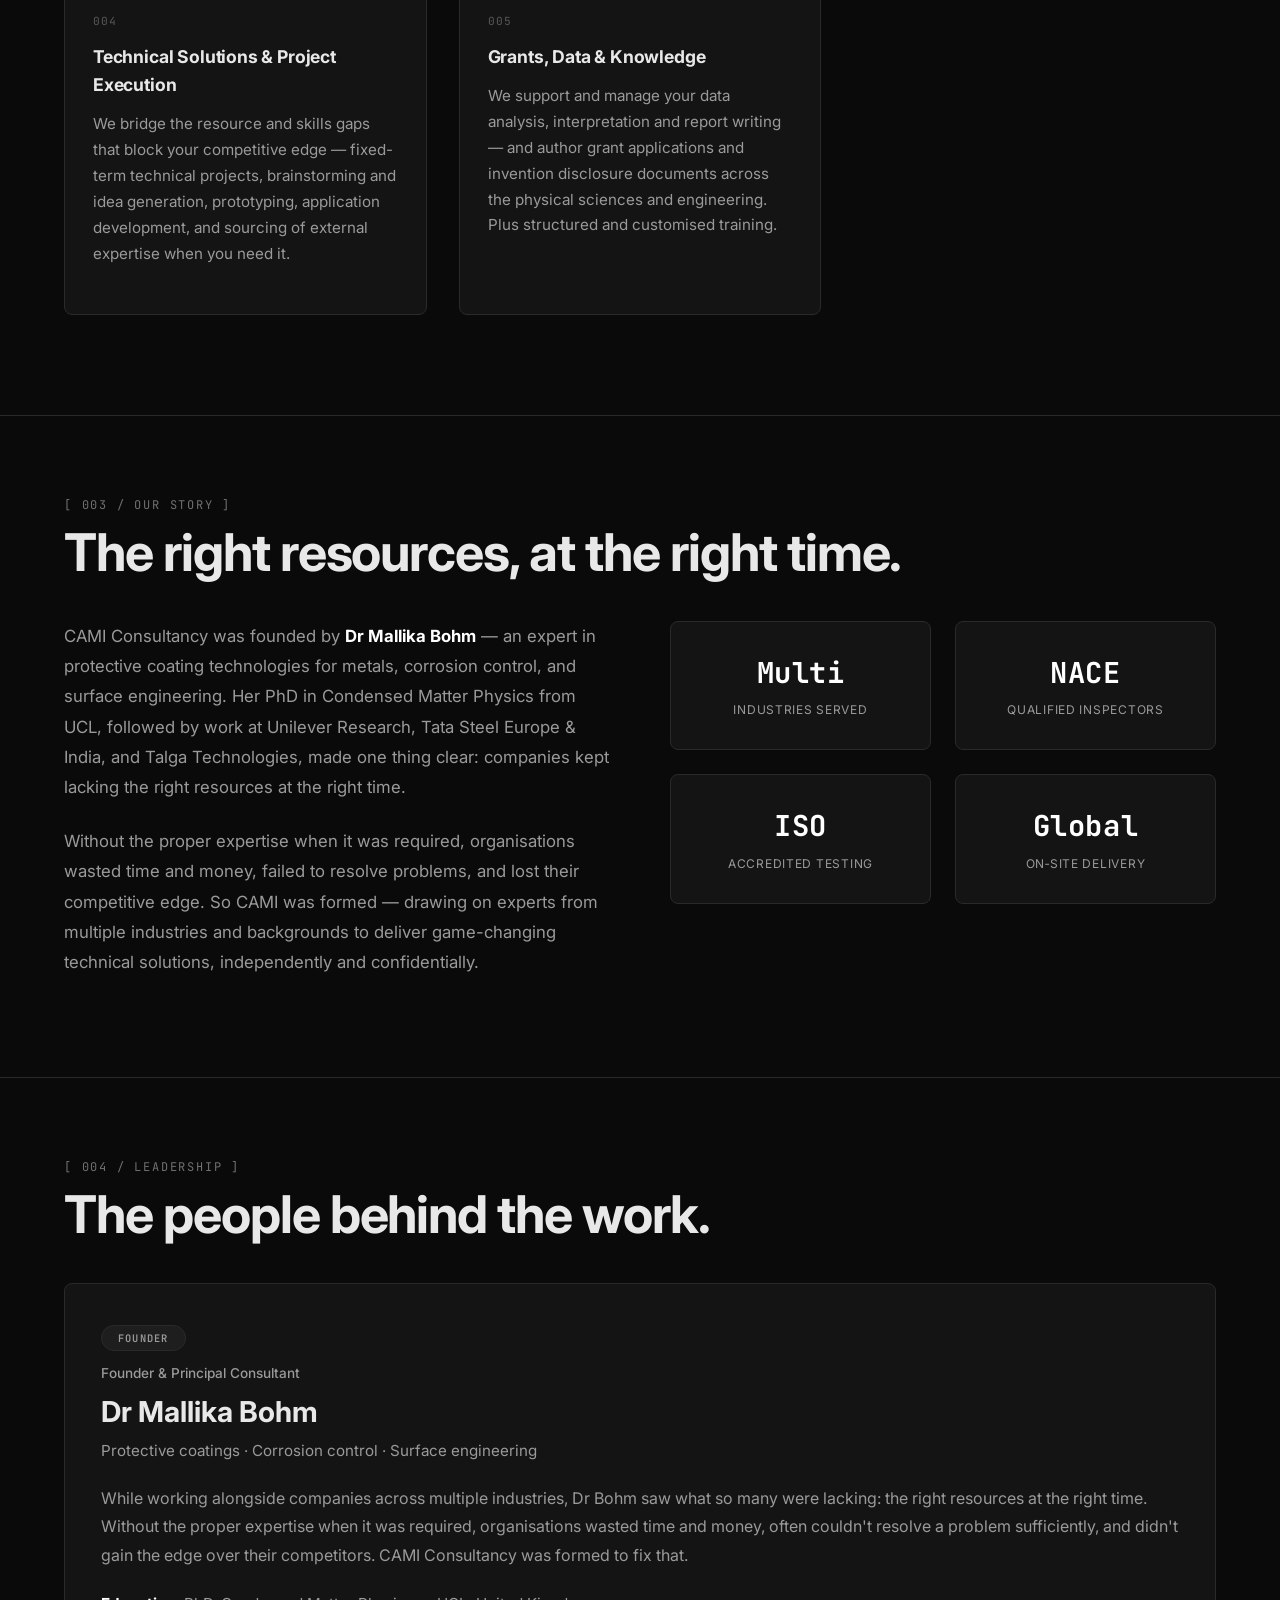
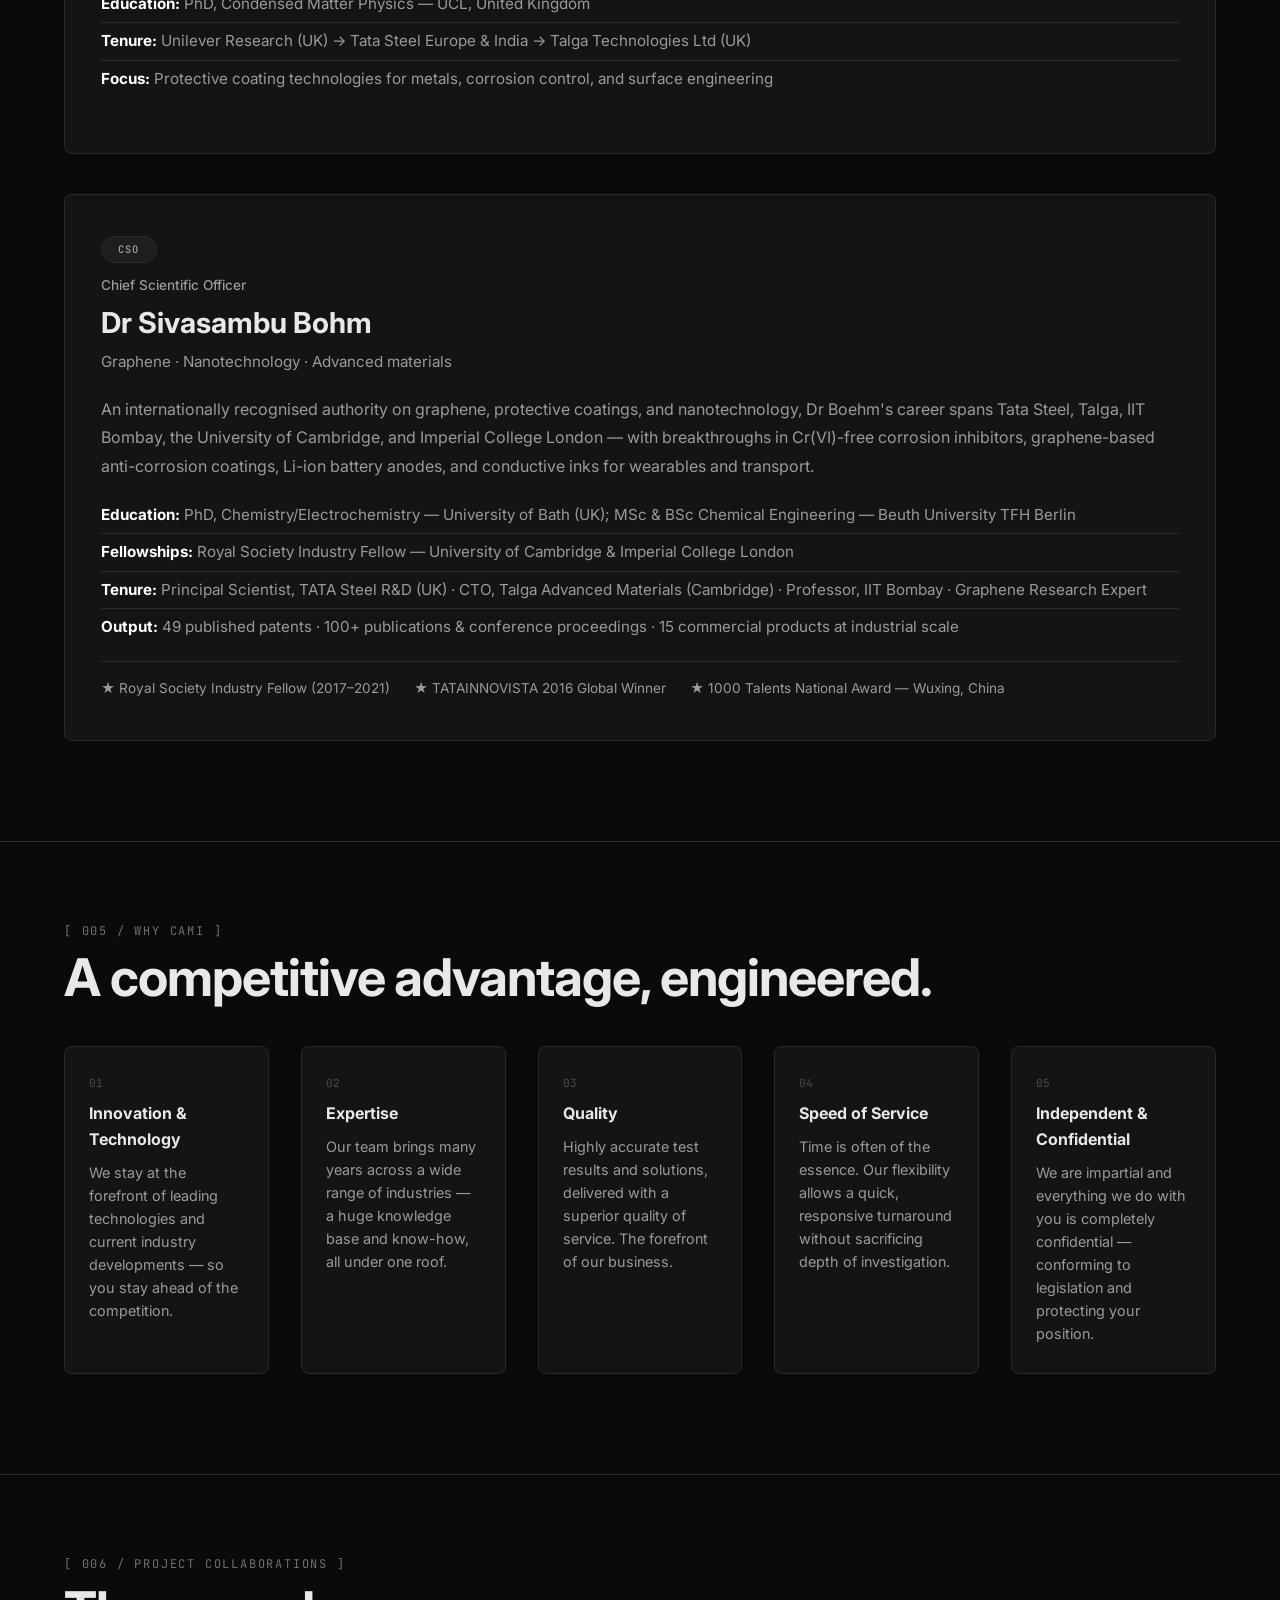
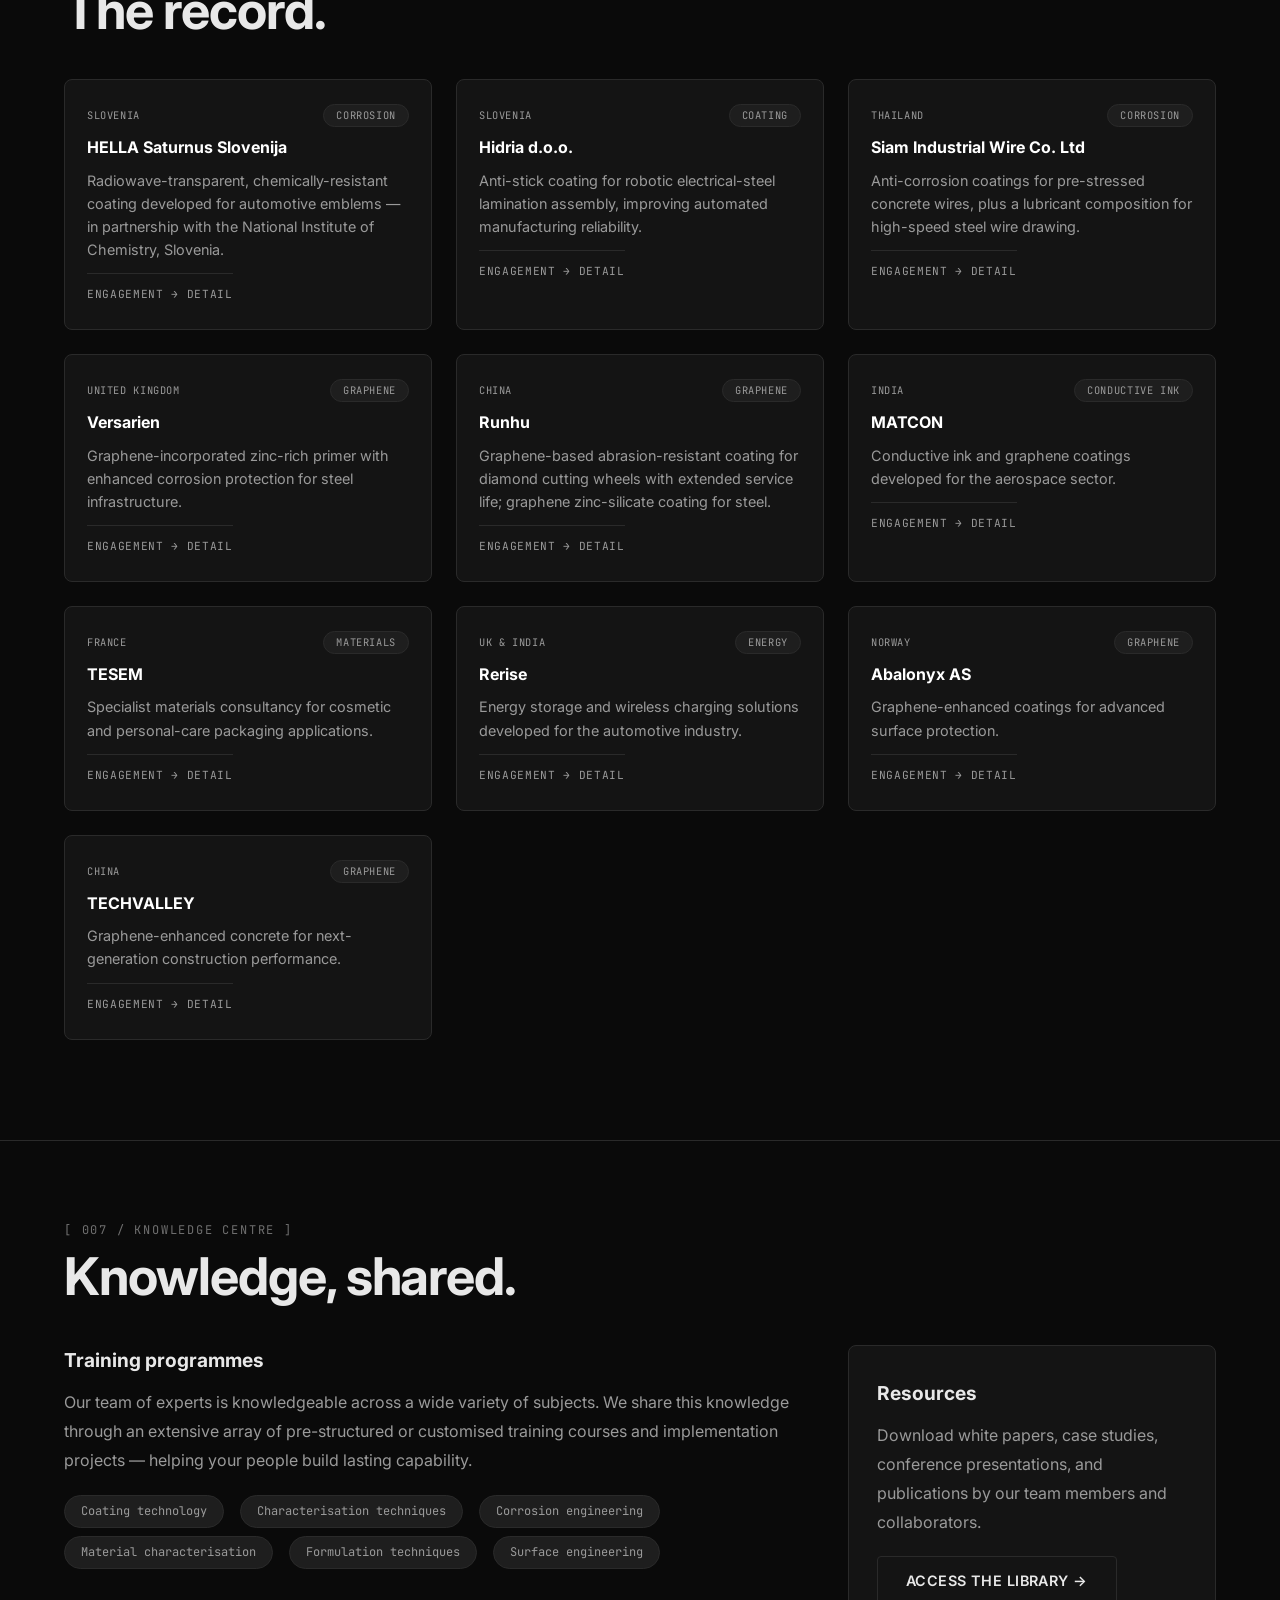
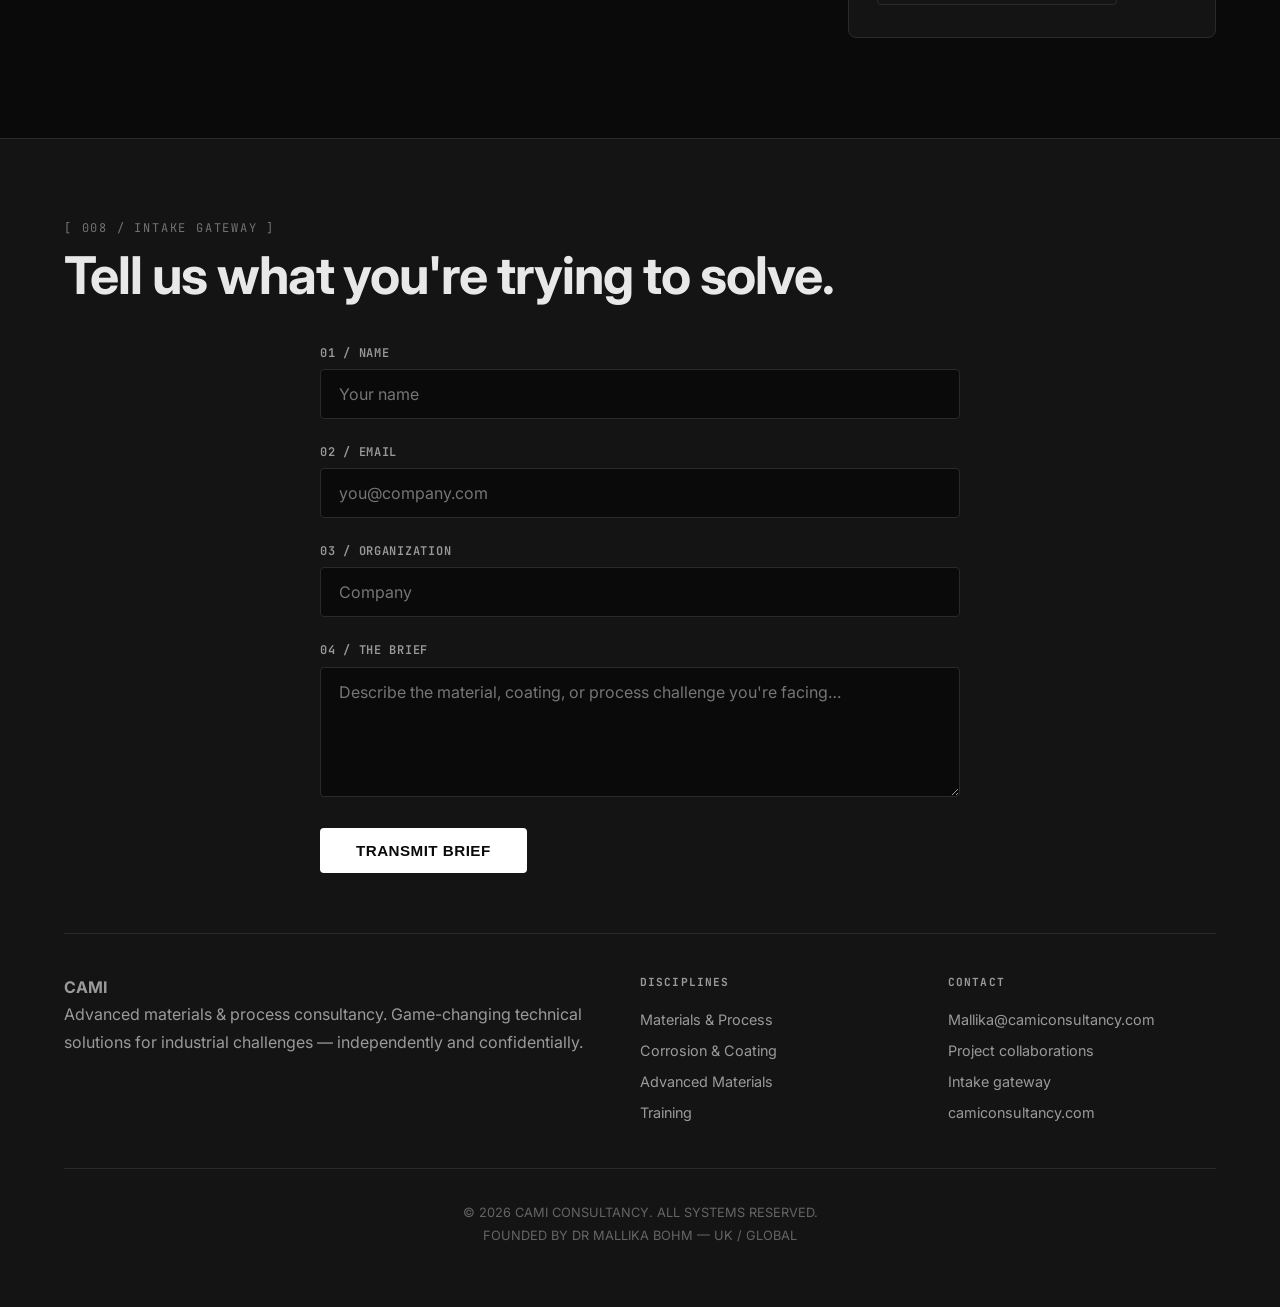
==== commit 060298e0: "Add graphene patent positioning to the Nexus hero section" ====
--- a/index.html
+++ b/index.html
@@ -46,8 +46,9 @@
             </h1>
             <p>
                 We research and develop game-changing technical solutions for
-                industrial challenges — in products and processes. CAMI is the
-                materials and corrosion partner that puts the right expertise
+                industrial challenges — in products and processes. CAMI holds
+                patents for low-cost production of high-conductivity graphene and
+                is the materials and corrosion partner that puts the right expertise
                 in your hands.
             </p>
             <div class="hero-badges">
@@ -233,7 +234,7 @@
                     <ul>
                         <li><strong>Education:</strong> PhD, Chemistry/Electrochemistry — University of Bath (UK); MSc &amp; BSc Chemical Engineering — Beuth University TFH Berlin</li>
                         <li><strong>Fellowships:</strong> Royal Society Industry Fellow — University of Cambridge &amp; Imperial College London</li>
-                        <li><strong>Tenure:</strong> Principal Scientist, TATA Steel R&amp;D (UK) · CTO, Talga Advanced Materials (Cambridge) · Professor, IIT Bombay · Graphene Research Expert, ArcelorMittal / Imperial College · VP Innovation, Taihu Lab (China)</li>
+                        <li><strong>Tenure:</strong> Principal Scientist, TATA Steel R&amp;D (UK) · CTO, Talga Advanced Materials (Cambridge) · Professor, IIT Bombay · Graphene Research Expert</li>
                         <li><strong>Output:</strong> 49 published patents · 100+ publications &amp; conference proceedings · 15 commercial products at industrial scale</li>
                     </ul>
                     <div class="distinctions">
@@ -398,4 +399,4 @@
     ============================================================ -->
     <script src="js/main.js"></script>
 </body>
-</html>+</html>
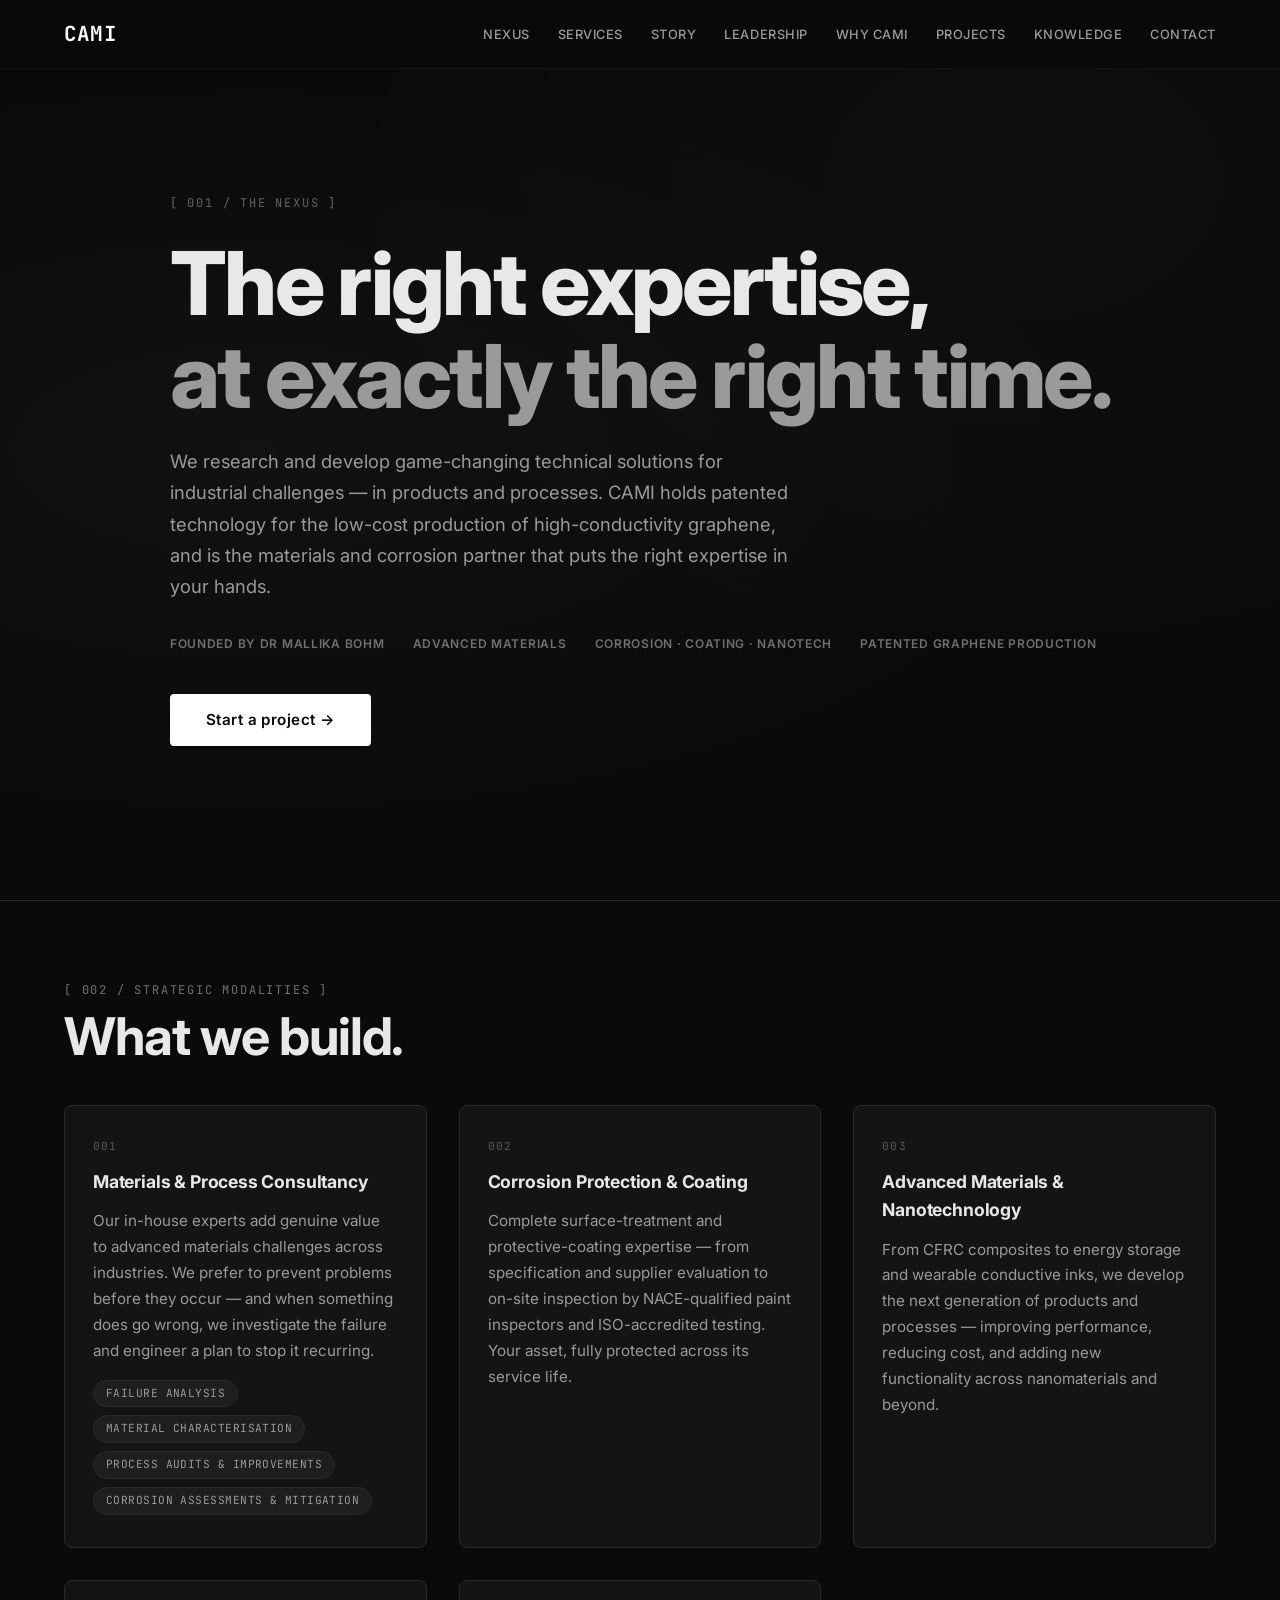
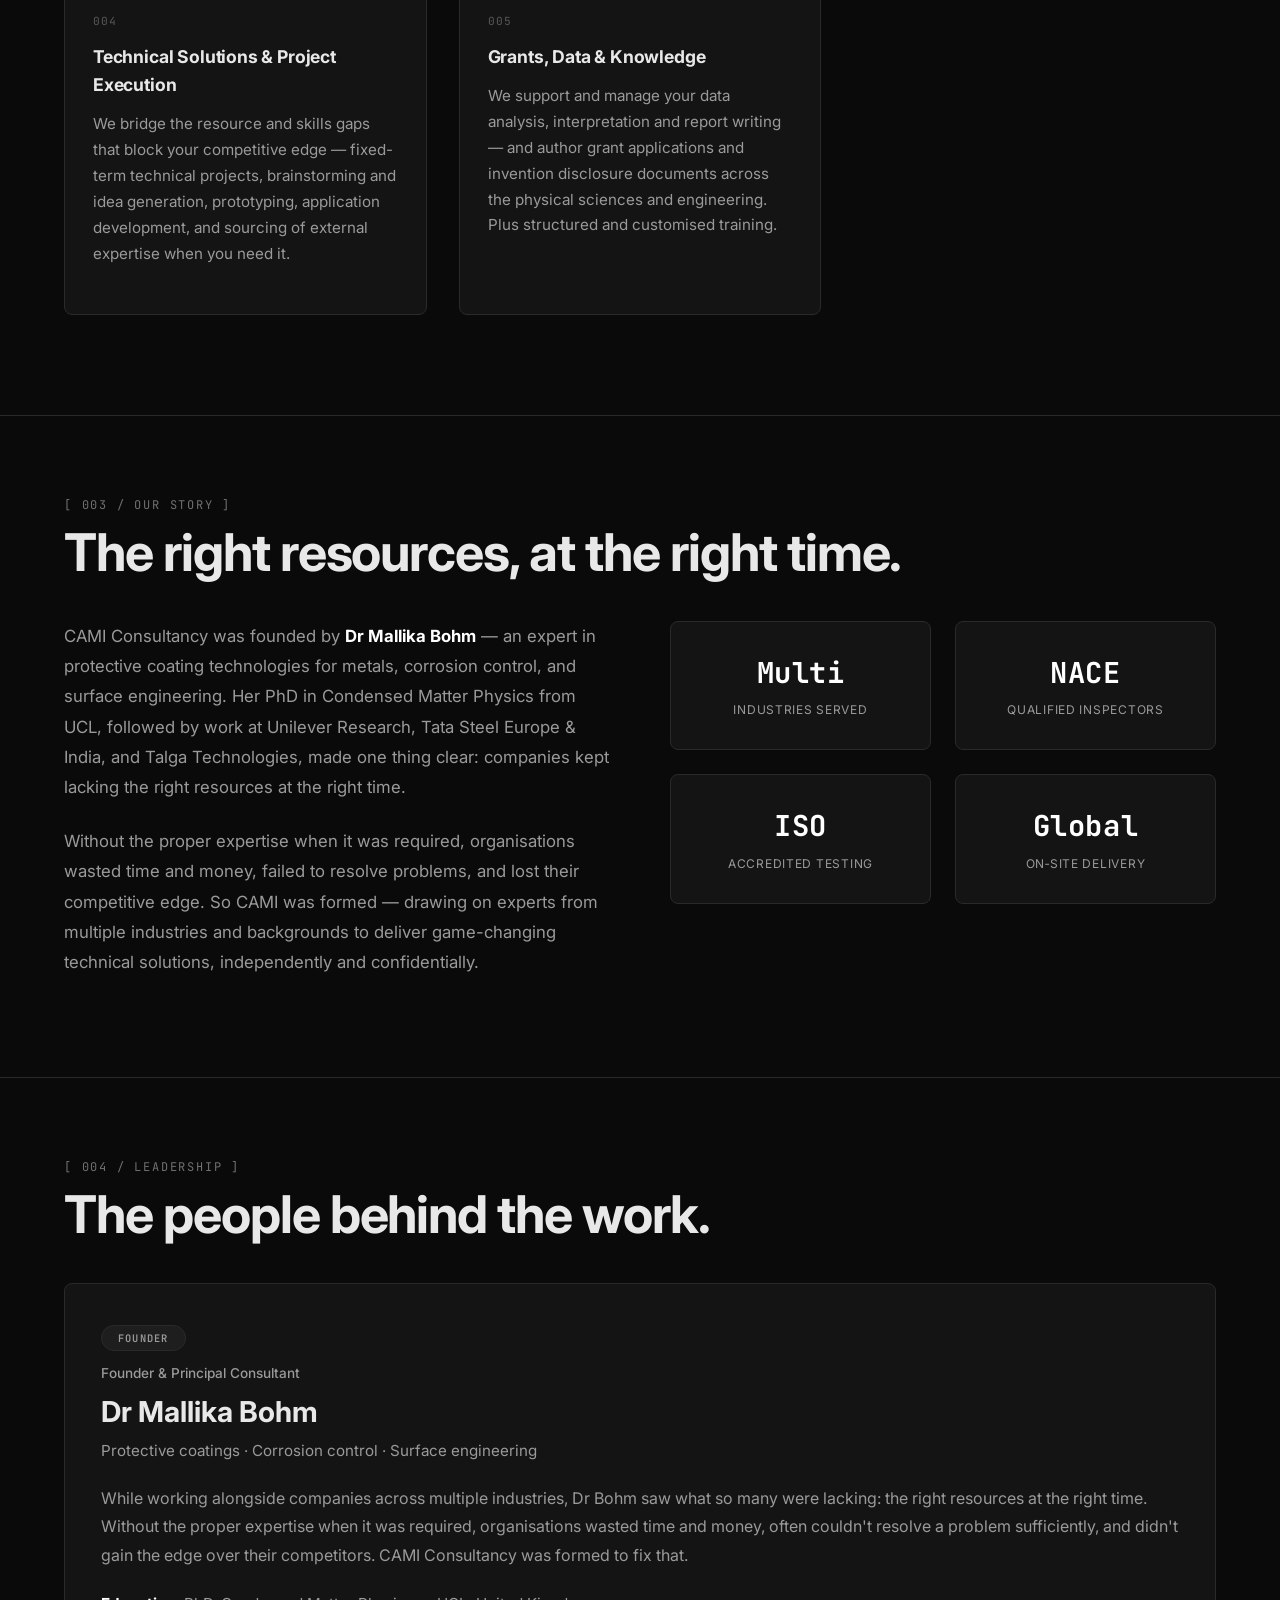
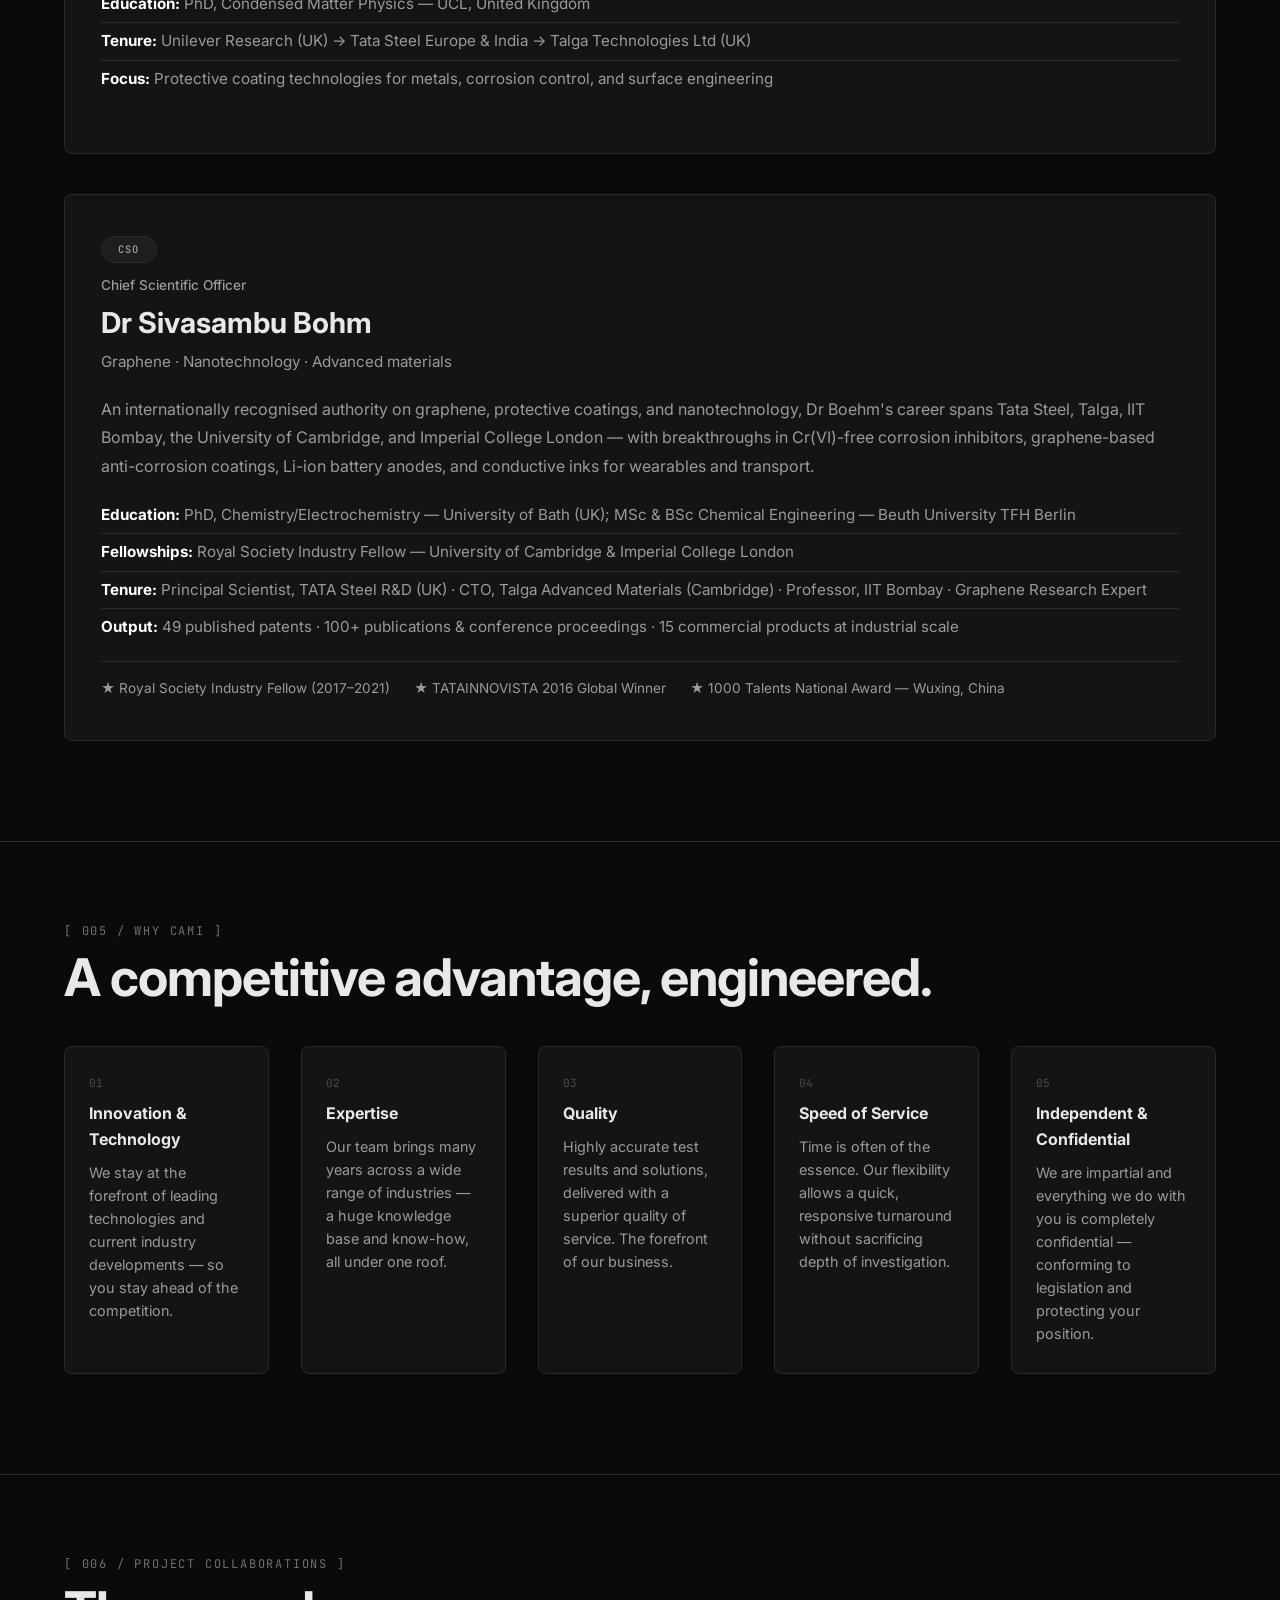
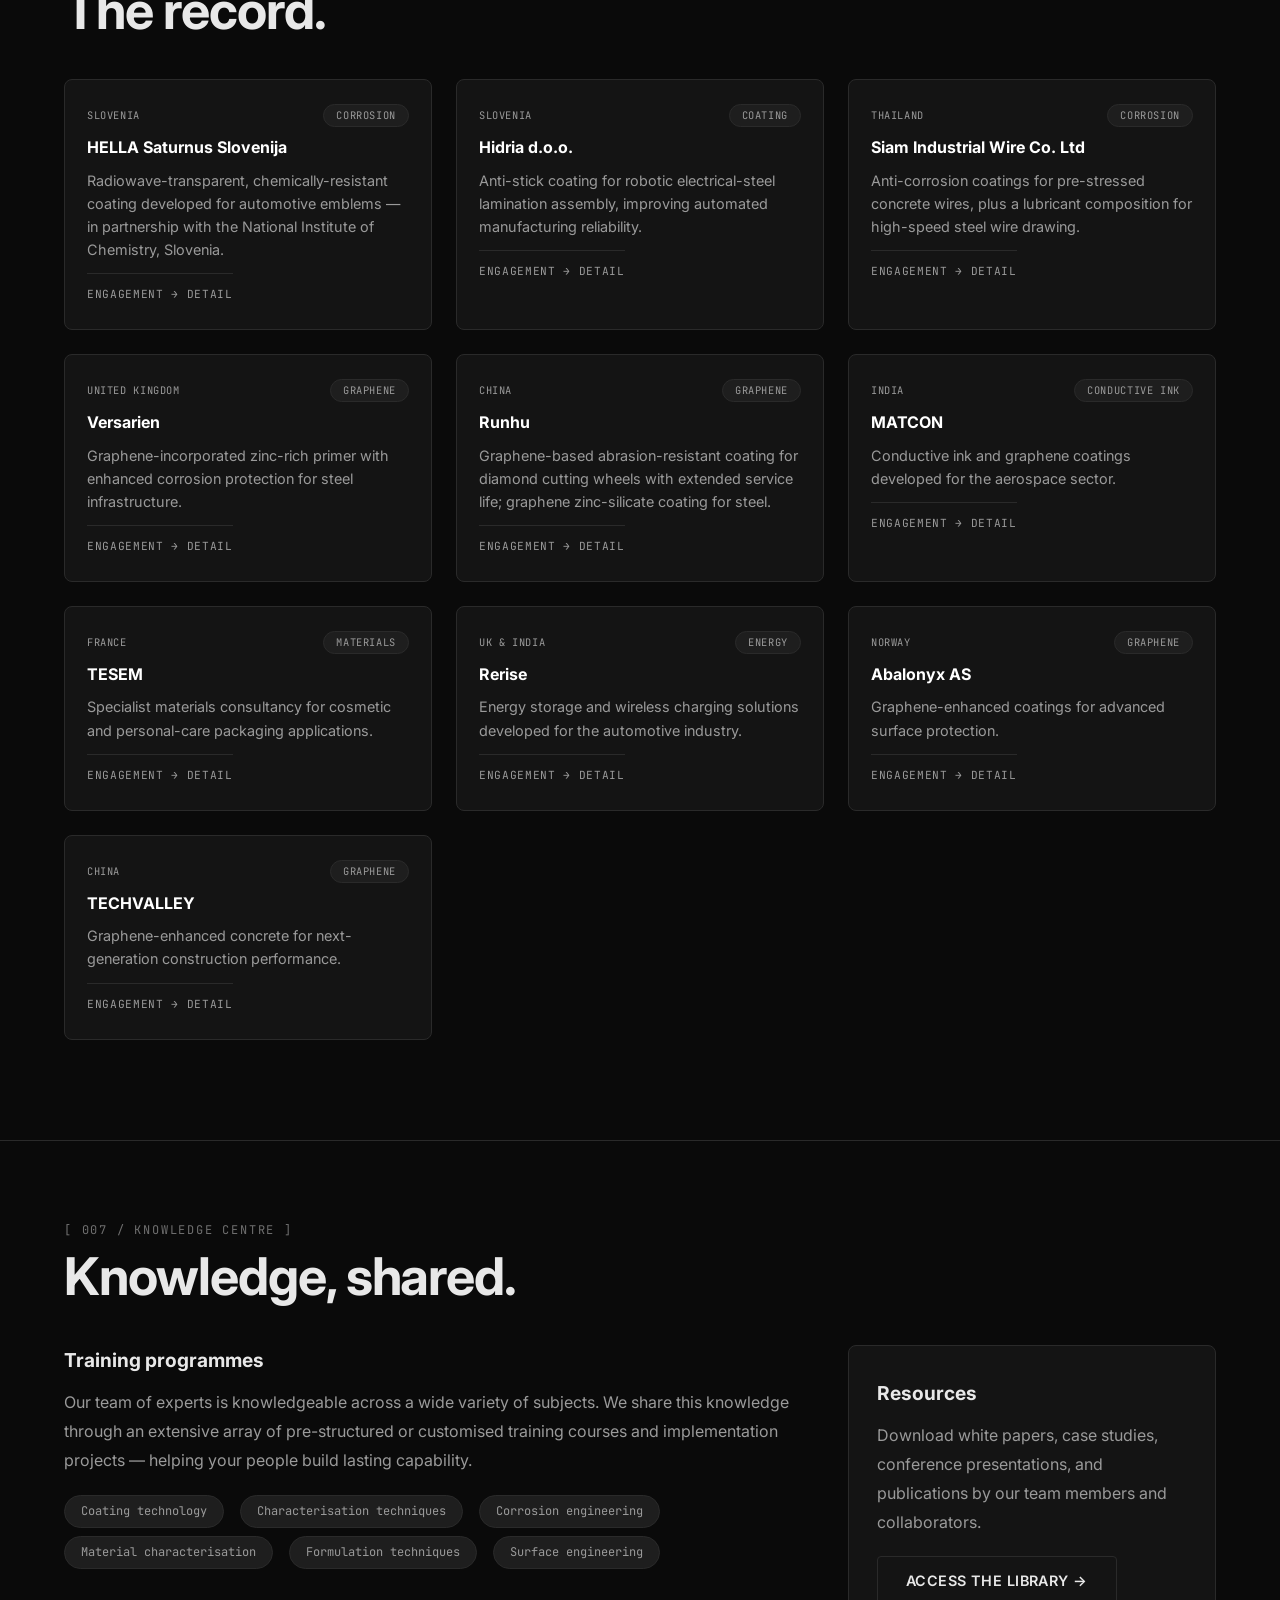
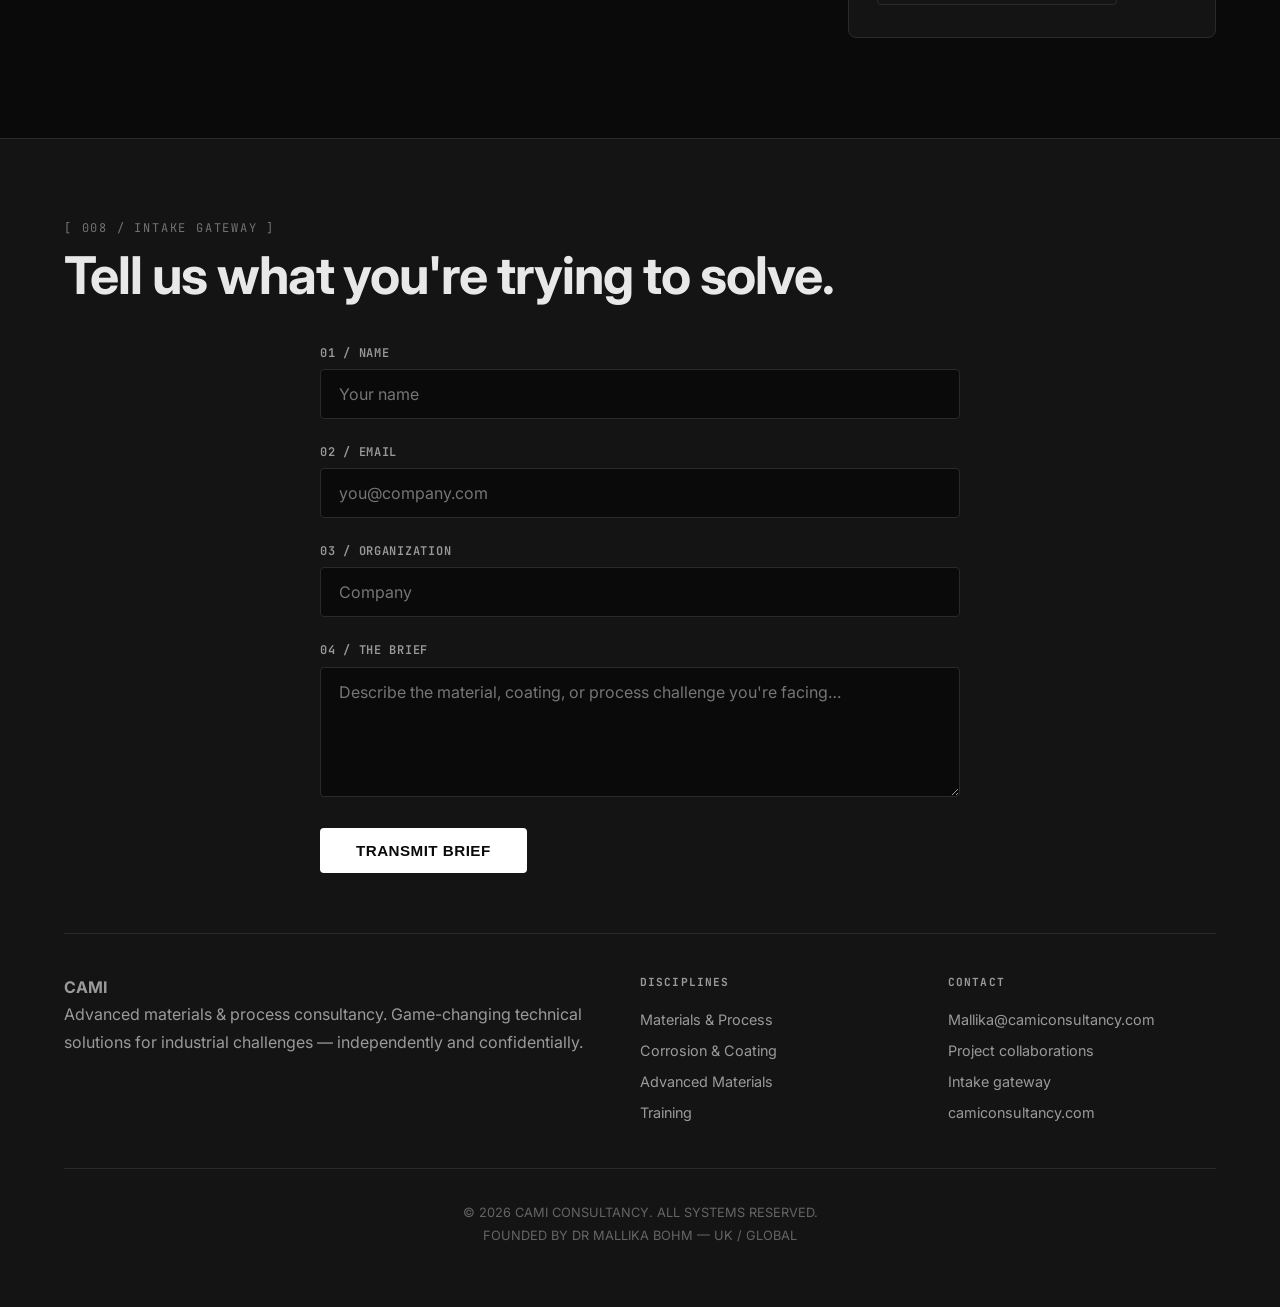
==== commit c0d28b6b: "Update index.html" ====
--- a/index.html
+++ b/index.html
@@ -1,3 +1,4 @@
+
 <!DOCTYPE html>
 <html lang="en">
 <head>
@@ -36,29 +37,31 @@
     <!-- ============================================================
     HERO / NEXUS
     ============================================================ -->
+    
     <section class="hero" id="nexus">
-        <div class="hero-bg"></div>
-        <div class="container hero-content">
-            <div class="hero-tag">[ 001 / THE NEXUS ]</div>
-            <h1>
-                The right expertise,<br />
-                <span>at exactly the right time.</span>
-            </h1>
-            <p>
-                We research and develop game-changing technical solutions for
-                industrial challenges — in products and processes. CAMI holds
-                patents for low-cost production of high-conductivity graphene and
-                is the materials and corrosion partner that puts the right expertise
-                in your hands.
-            </p>
-            <div class="hero-badges">
-                <span>FOUNDED BY DR MALLIKA BOHM</span>
-                <span>ADVANCED MATERIALS</span>
-                <span>CORROSION · COATING · NANOTECH</span>
-            </div>
-            <a href="#contact" class="btn-primary">Start a project →</a>
-        </div>
-    </section>
+    <div class="hero-bg"></div>
+    <div class="container hero-content">
+        <div class="hero-tag">[ 001 / THE NEXUS ]</div>
+        <h1>
+            The right expertise,<br />
+            <span>at exactly the right time.</span>
+        </h1>
+        <p>
+            We research and develop game-changing technical solutions for
+            industrial challenges — in products and processes. CAMI holds
+            patented technology for the low-cost production of high-conductivity
+            graphene, and is the materials and corrosion partner that puts the
+            right expertise in your hands.
+        </p>
+        <div class="hero-badges">
+            <span>FOUNDED BY DR MALLIKA BOHM</span>
+            <span>ADVANCED MATERIALS</span>
+            <span>CORROSION · COATING · NANOTECH</span>
+            <span>PATENTED GRAPHENE PRODUCTION</span>
+        </div>
+        <a href="#contact" class="btn-primary">Start a project →</a>
+    </div>
+</section>
 
     <!-- ============================================================
     SERVICES / STRATEGIC MODALITIES
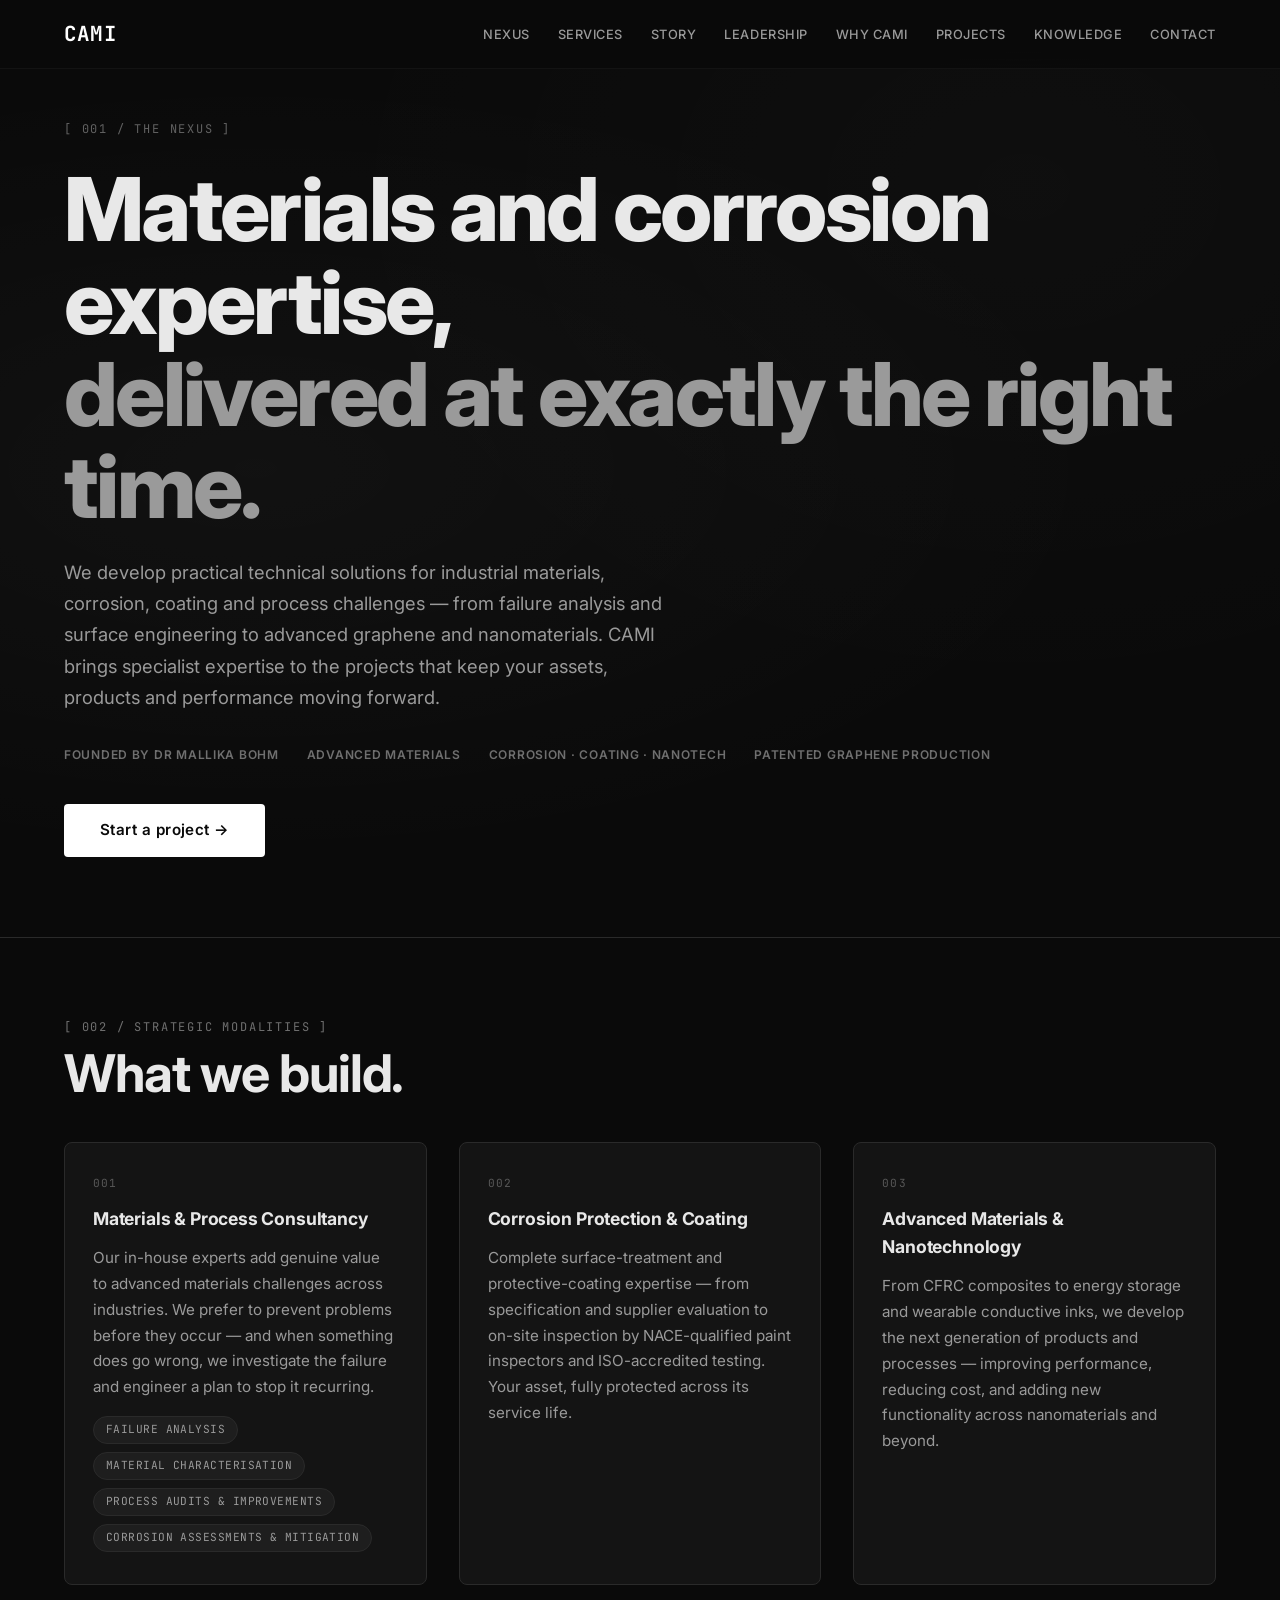
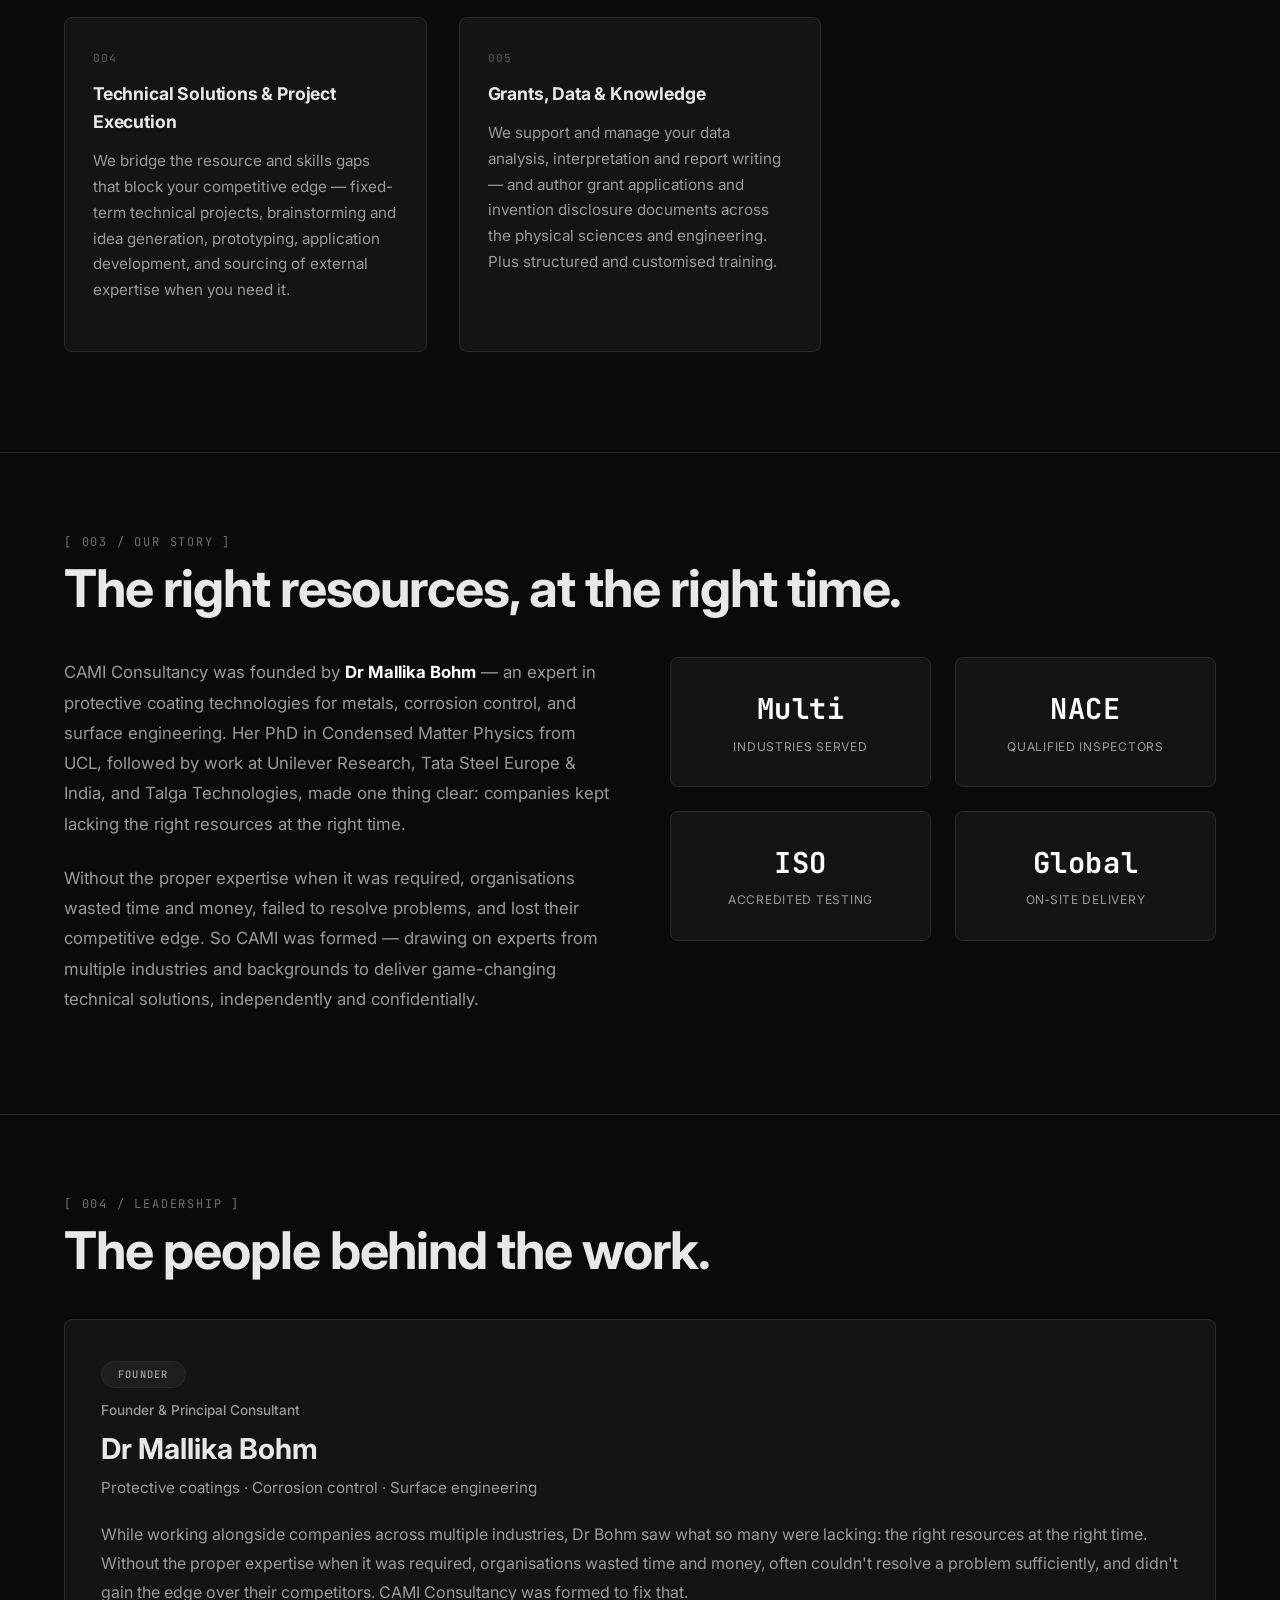
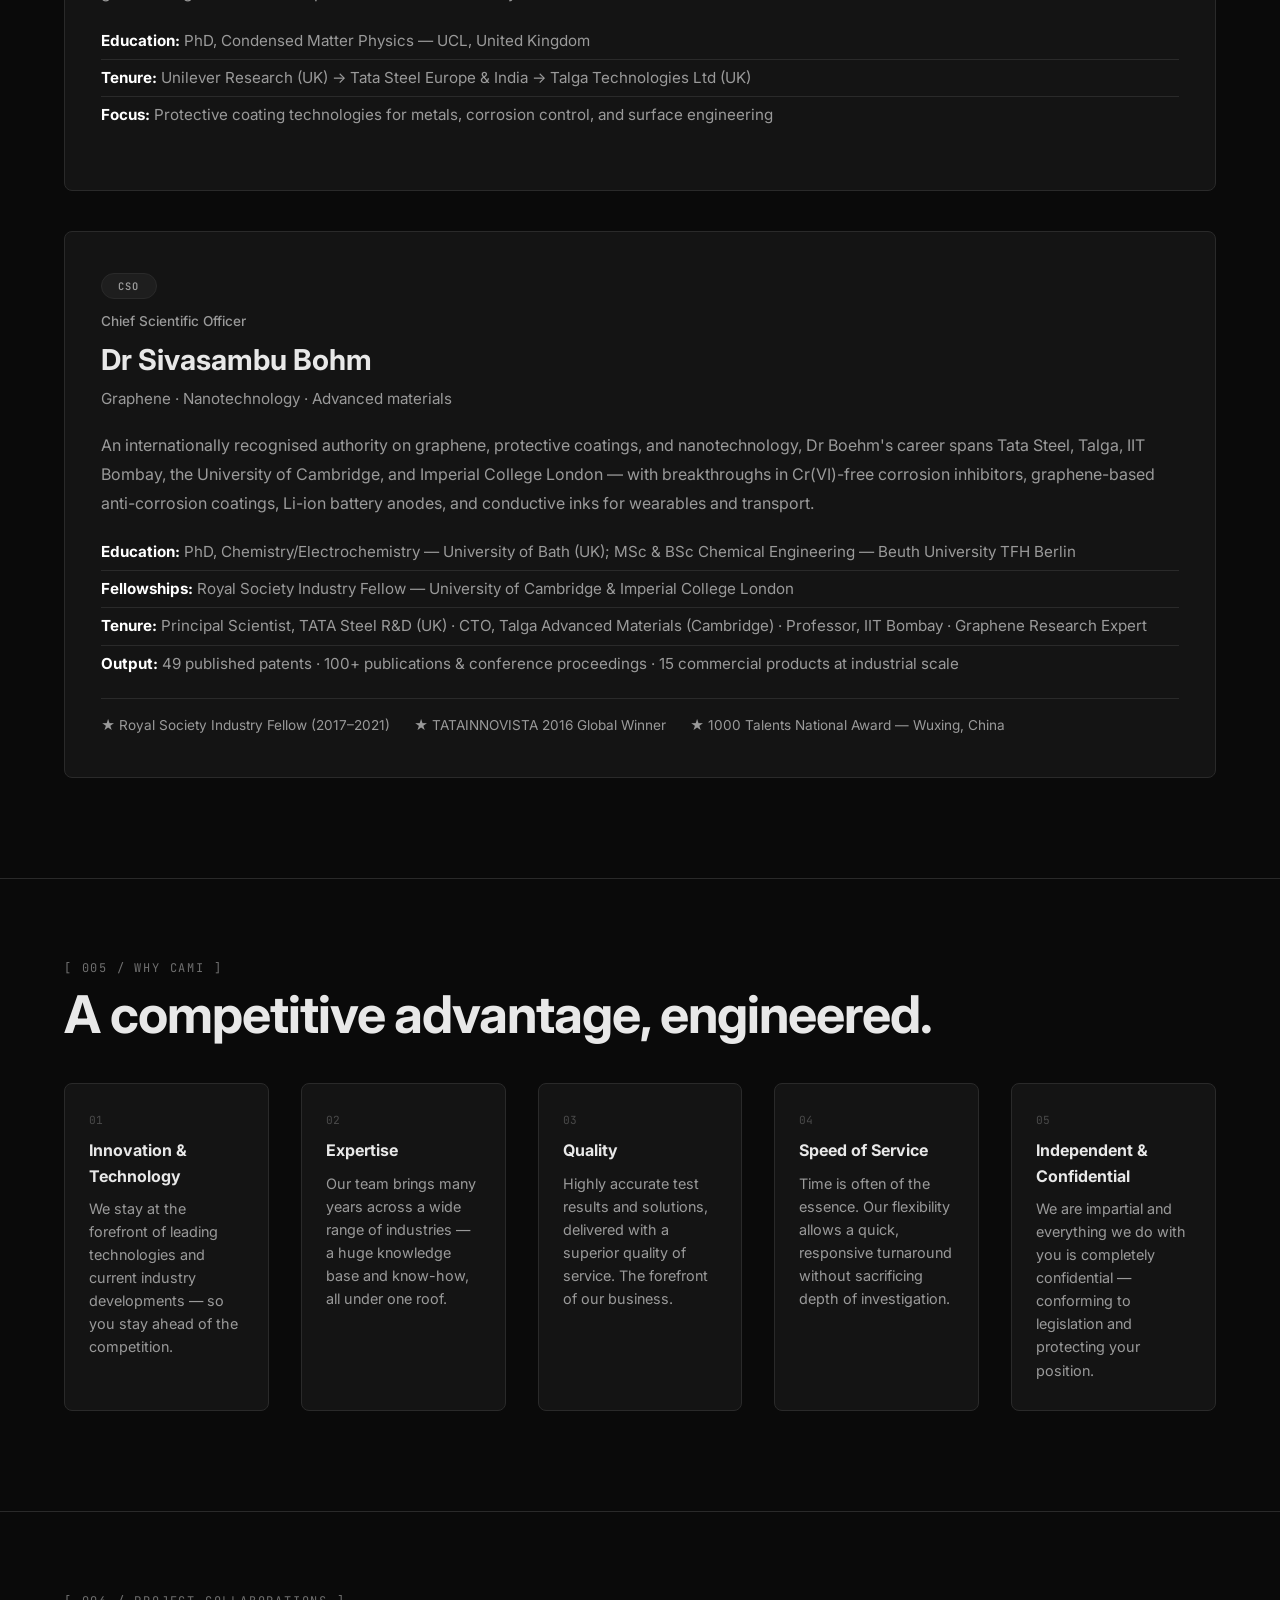
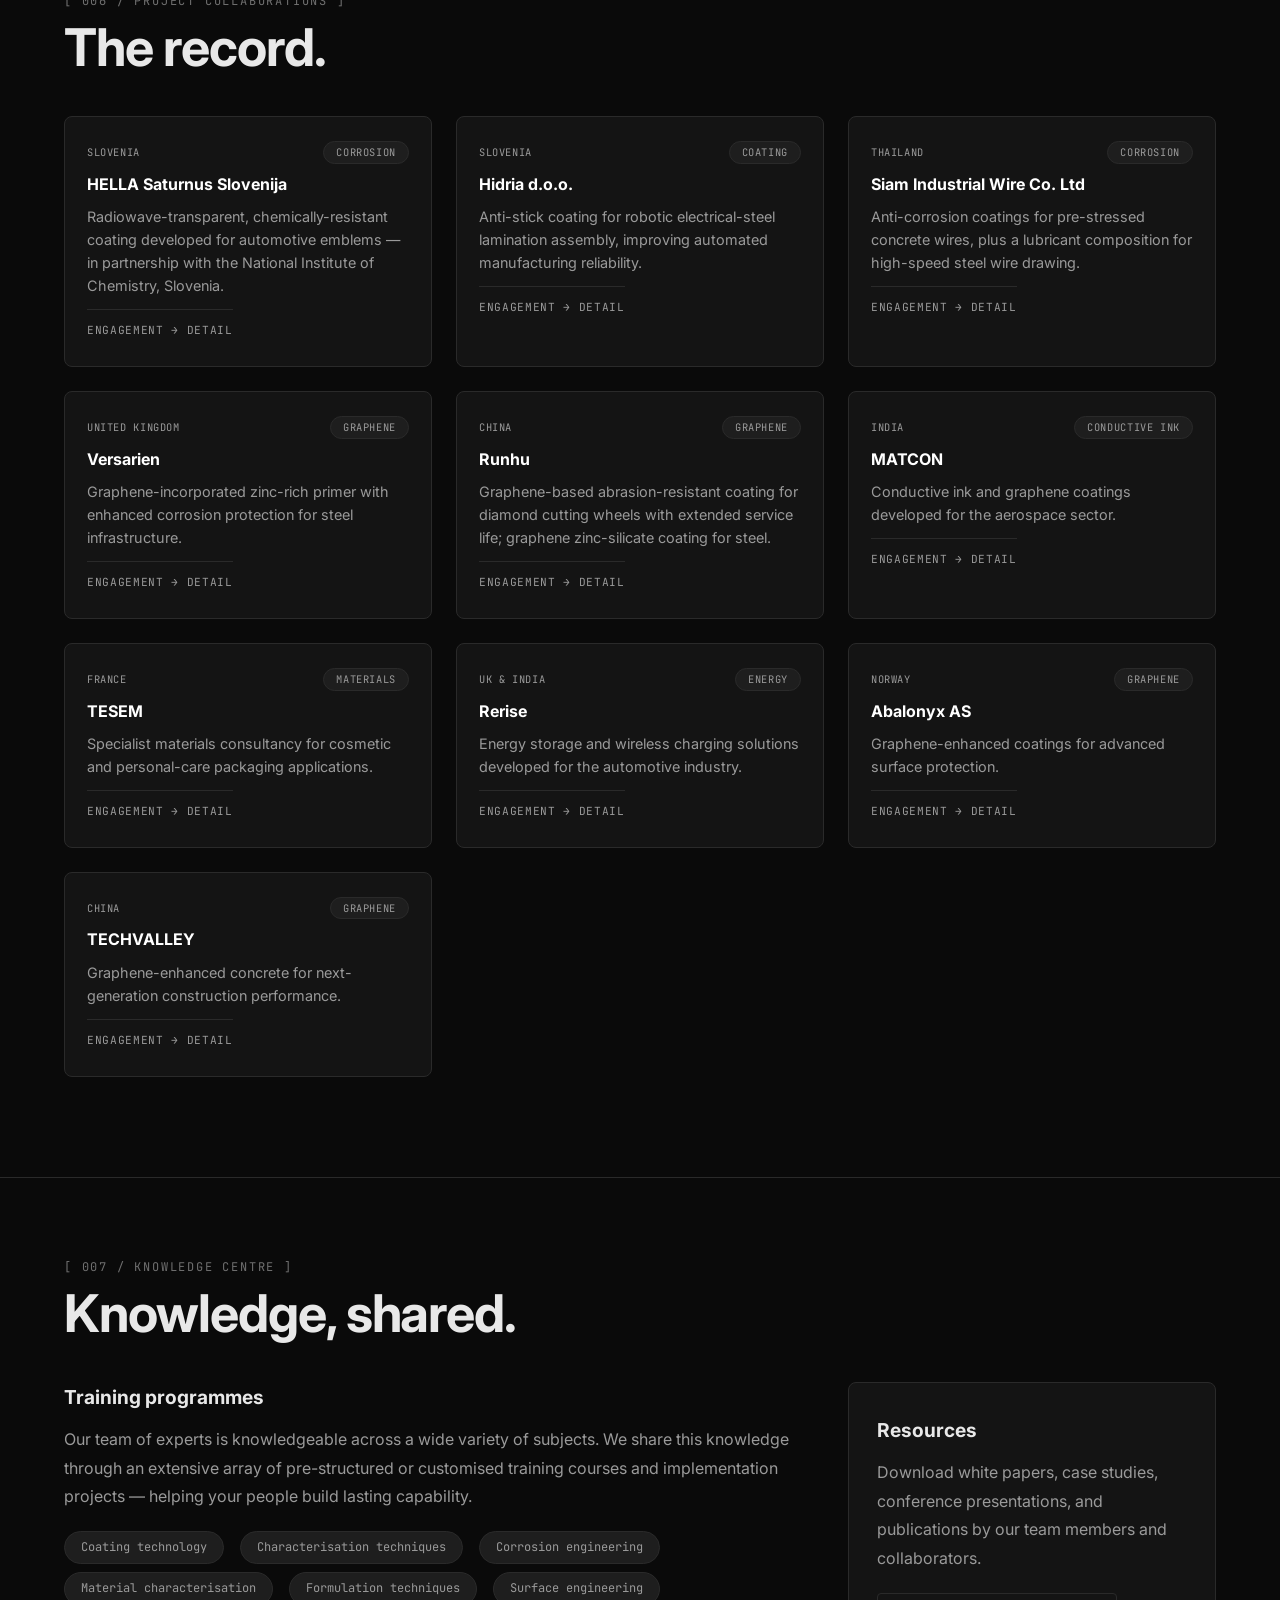
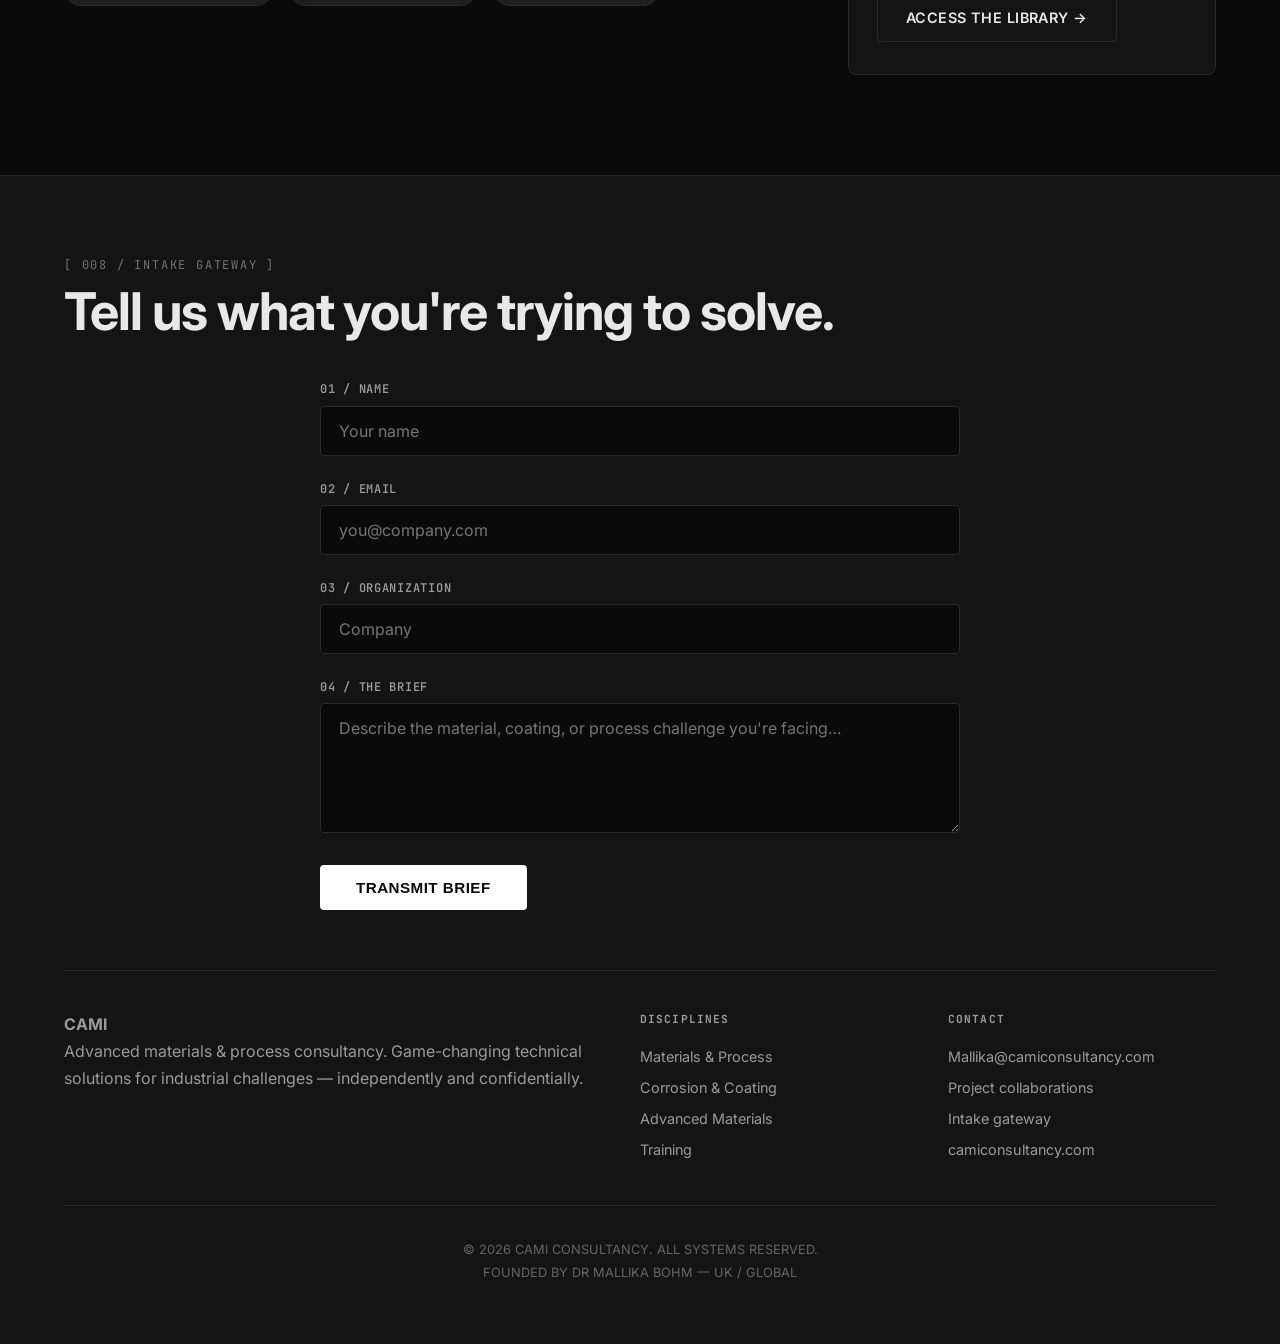
==== commit cebf9570: "Revise hero content for clarity and focus Updated the hero section text to reflect a focus on materi" ====
--- a/index.html
+++ b/index.html
@@ -43,15 +43,15 @@
     <div class="container hero-content">
         <div class="hero-tag">[ 001 / THE NEXUS ]</div>
         <h1>
-            The right expertise,<br />
-            <span>at exactly the right time.</span>
+            Materials and corrosion expertise,<br />
+            <span>delivered at exactly the right time.</span>
         </h1>
         <p>
-            We research and develop game-changing technical solutions for
-            industrial challenges — in products and processes. CAMI holds
-            patented technology for the low-cost production of high-conductivity
-            graphene, and is the materials and corrosion partner that puts the
-            right expertise in your hands.
+            We develop practical technical solutions for industrial materials,
+            corrosion, coating and process challenges — from failure analysis and
+            surface engineering to advanced graphene and nanomaterials. CAMI brings
+            specialist expertise to the projects that keep your assets, products
+            and performance moving forward.
         </p>
         <div class="hero-badges">
             <span>FOUNDED BY DR MALLIKA BOHM</span>
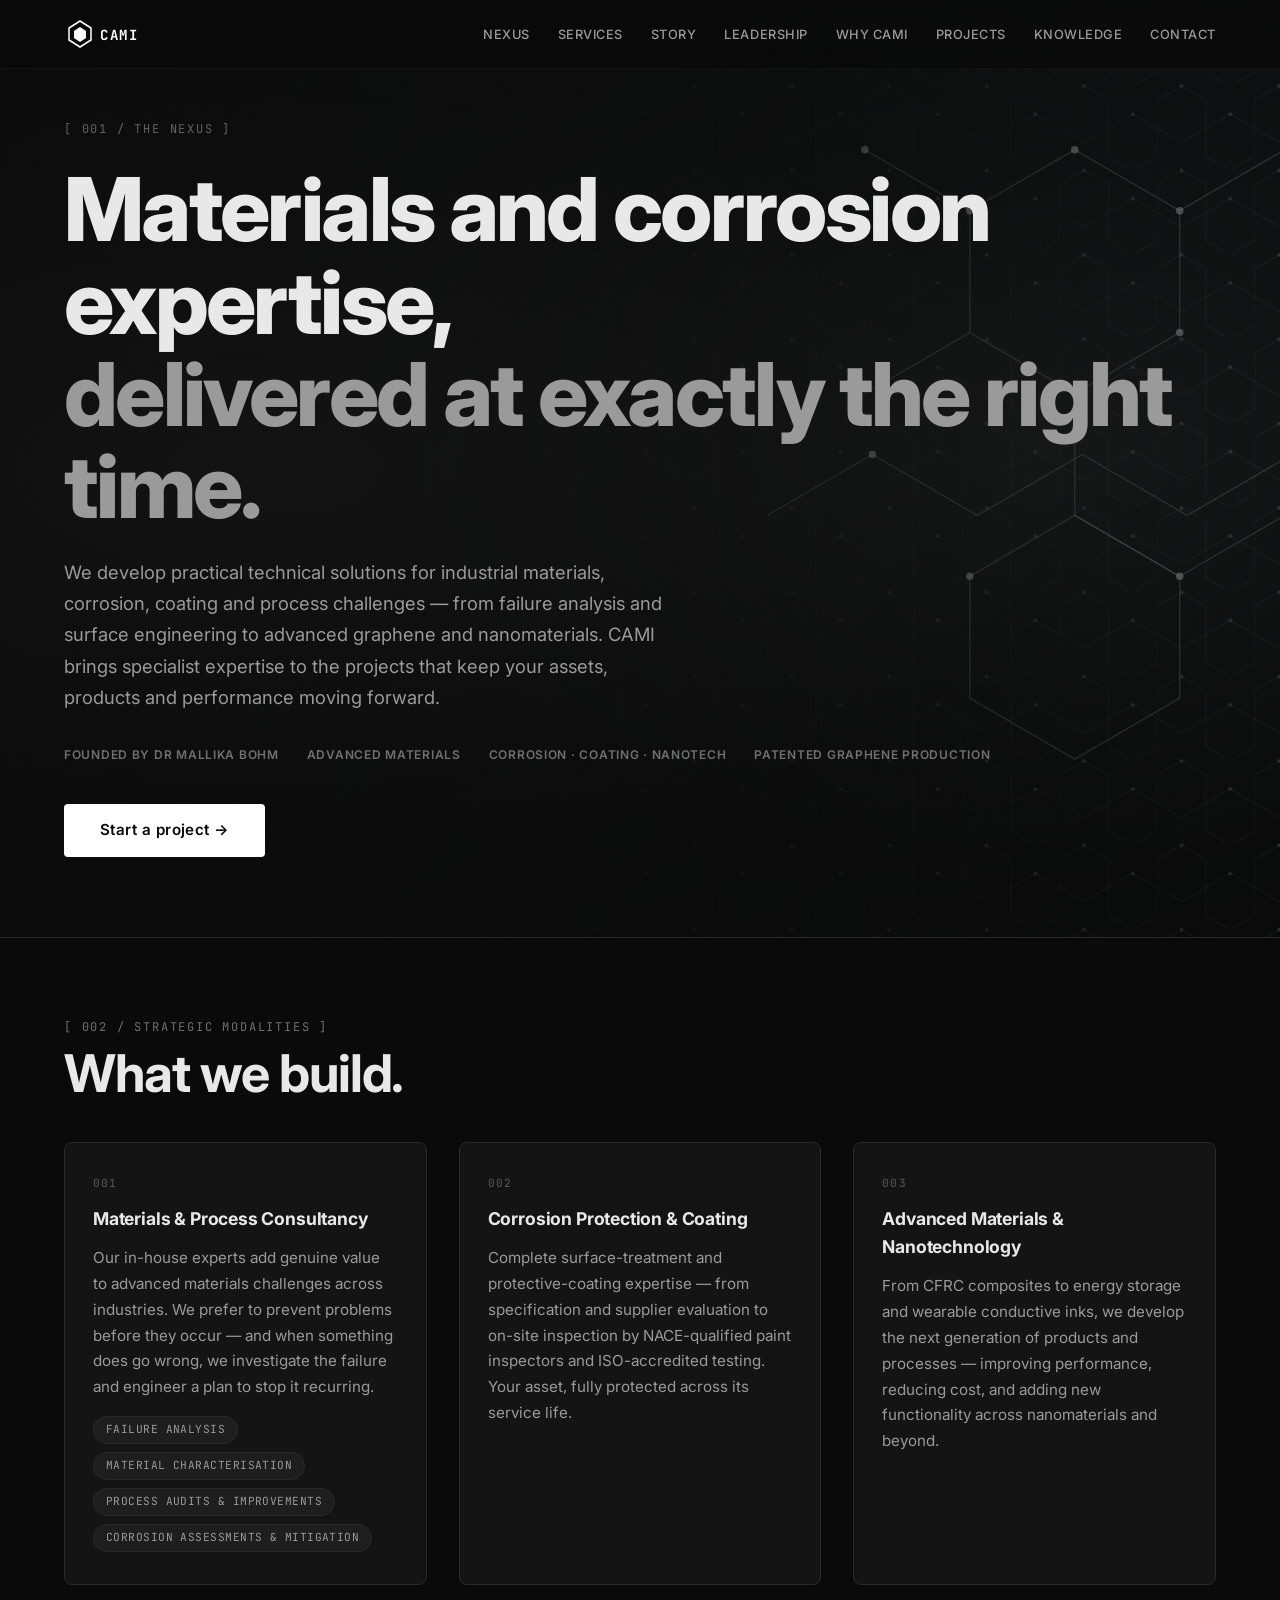
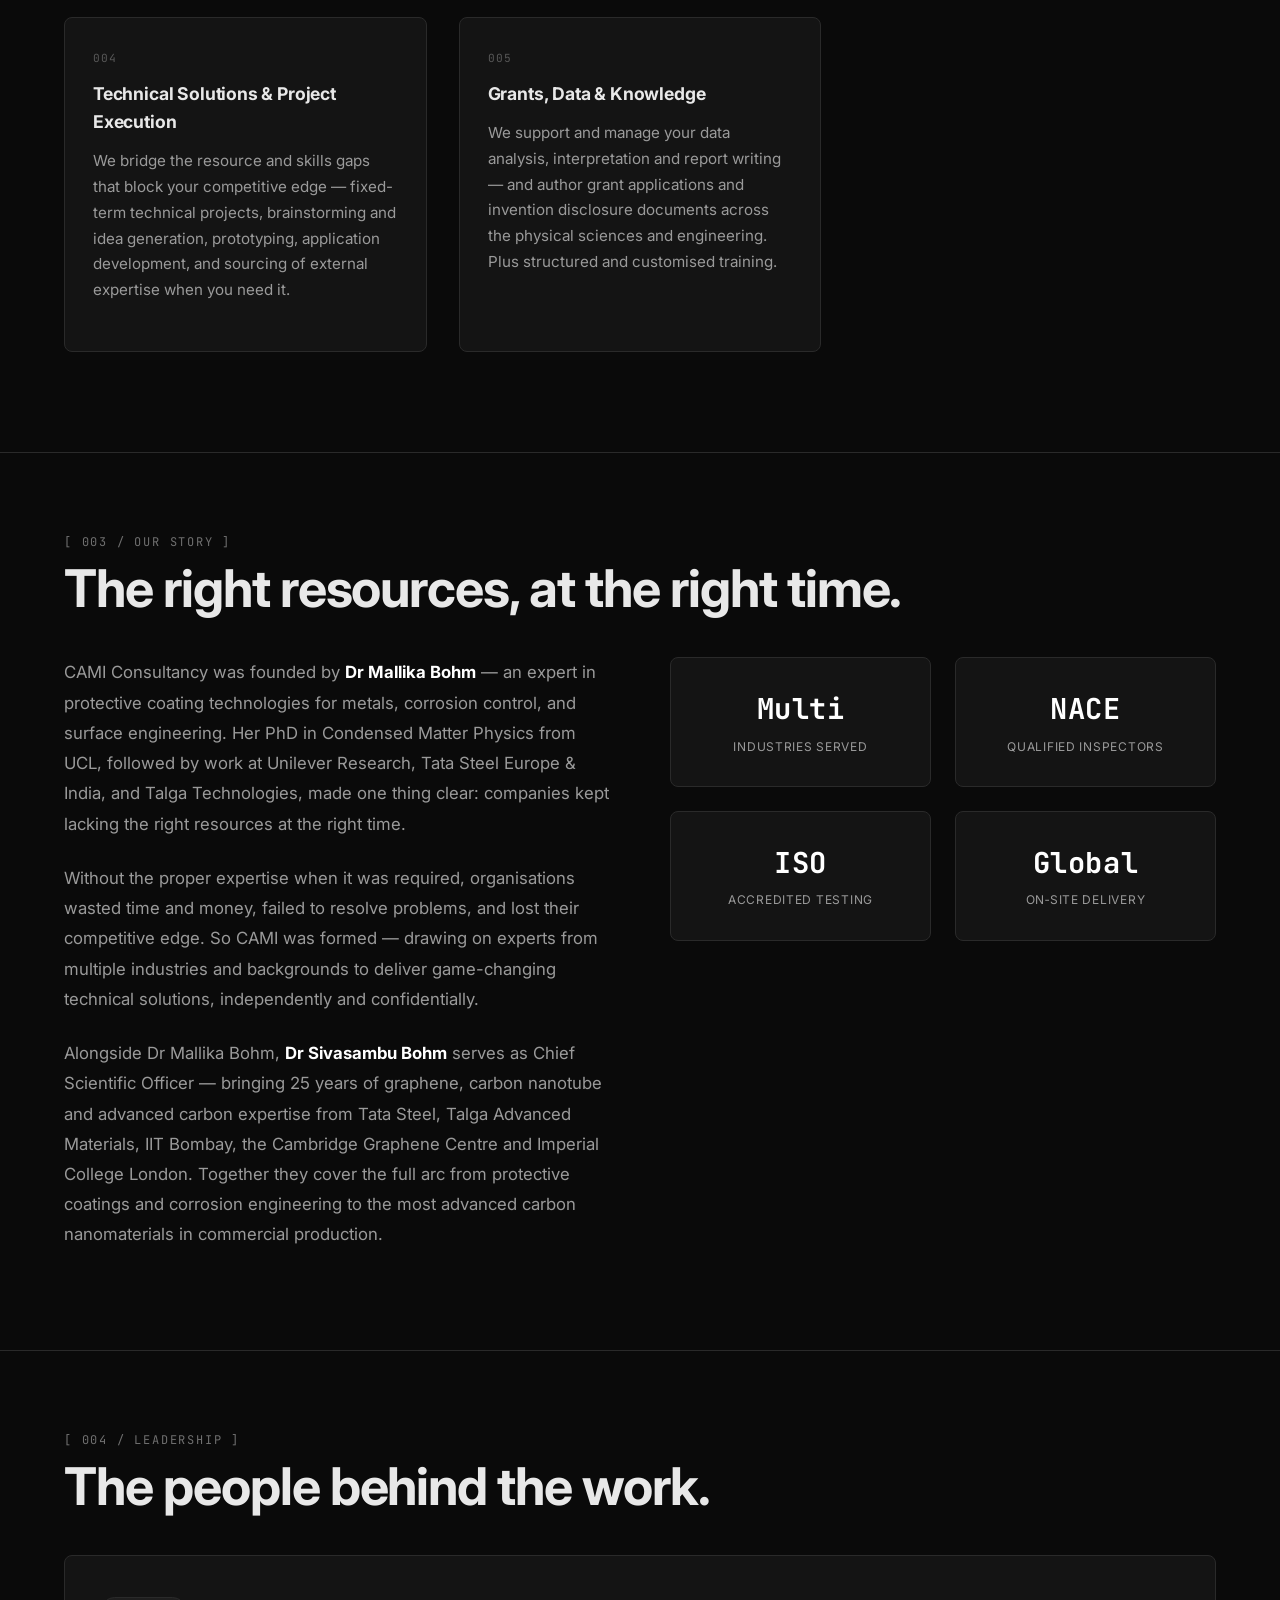
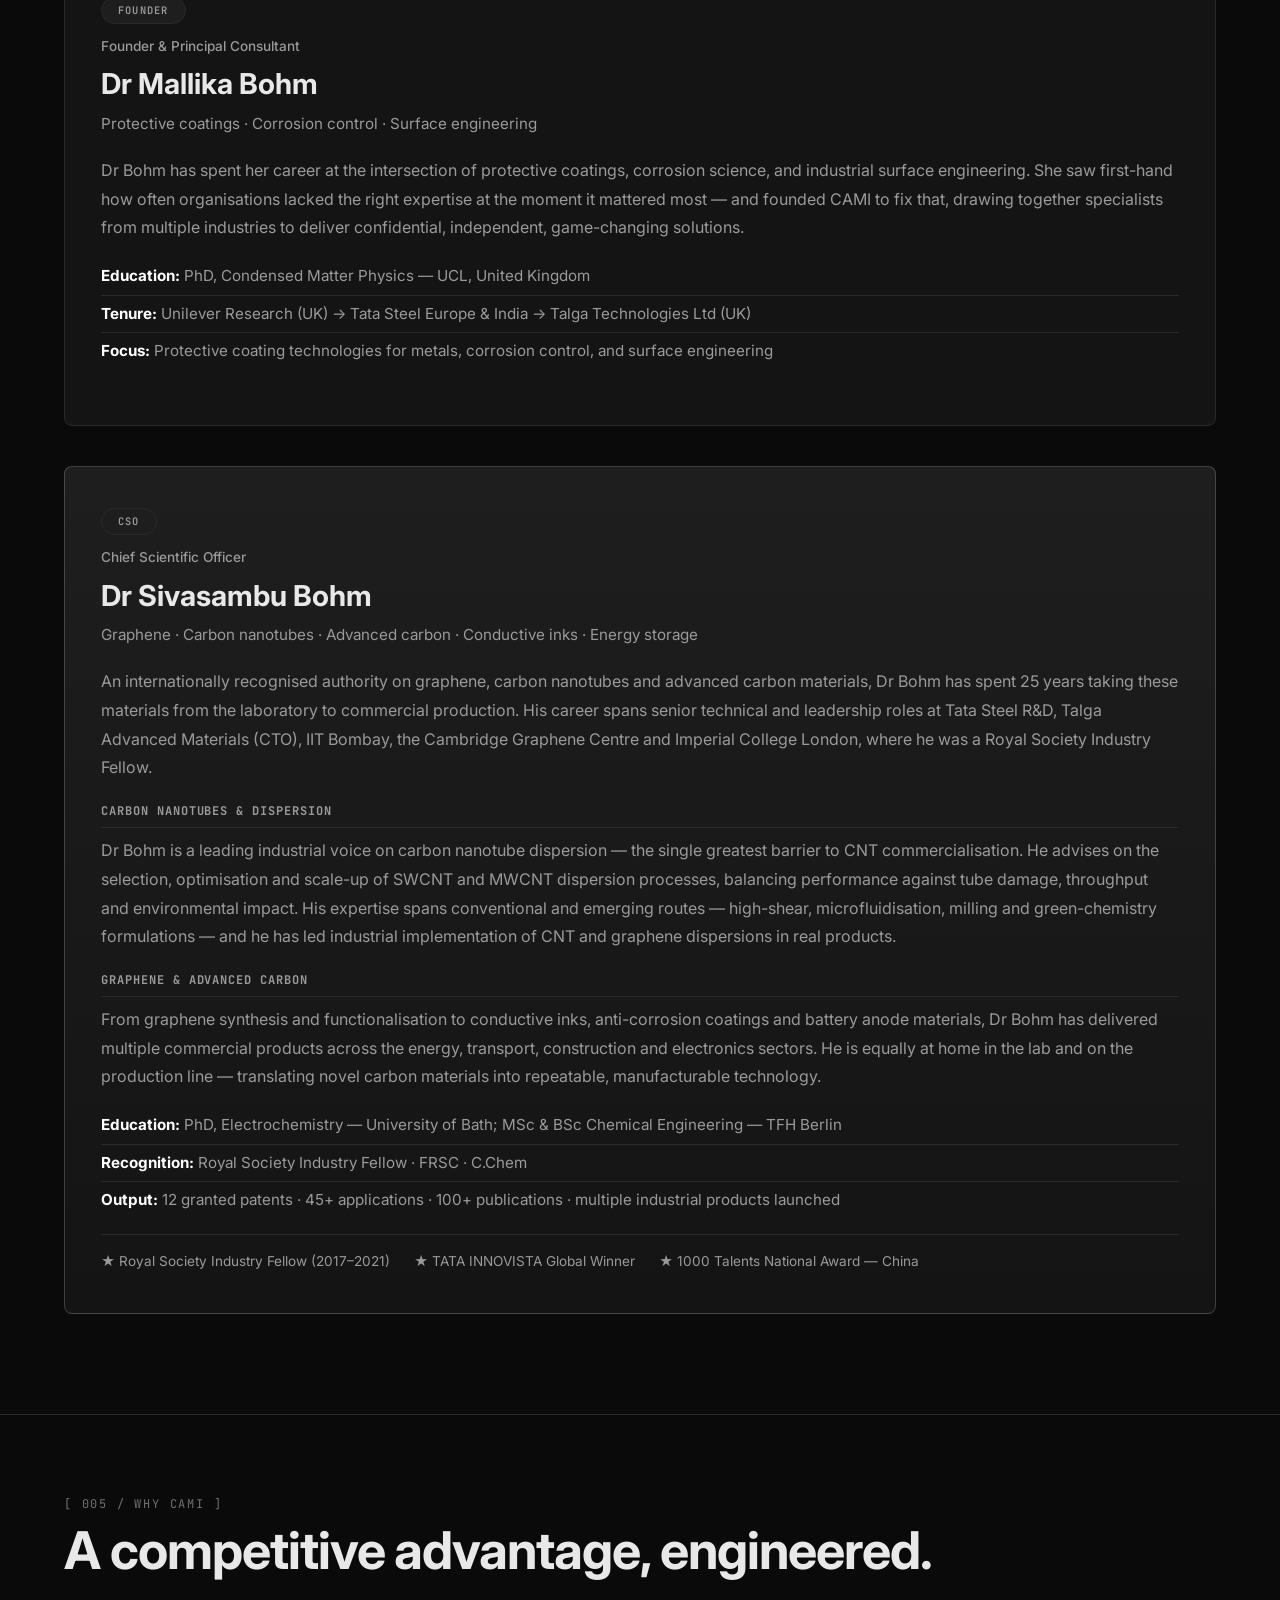
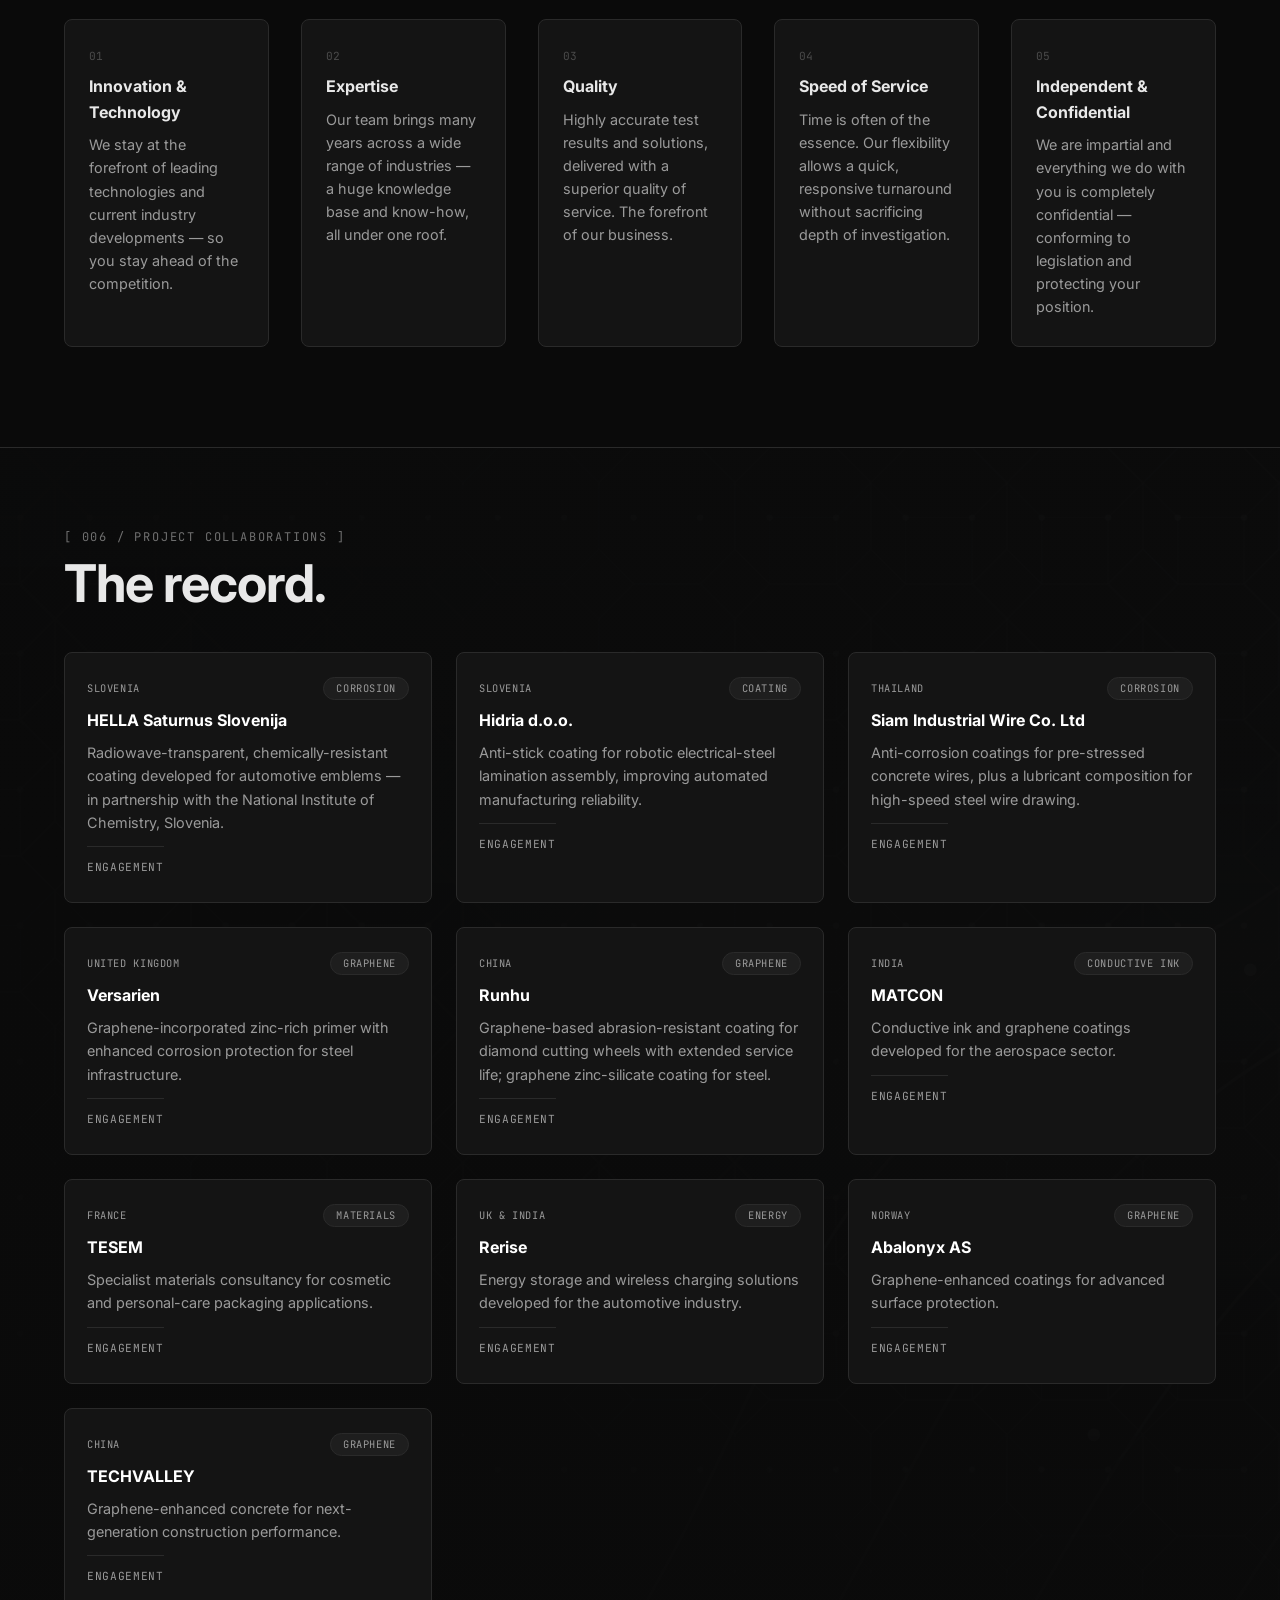
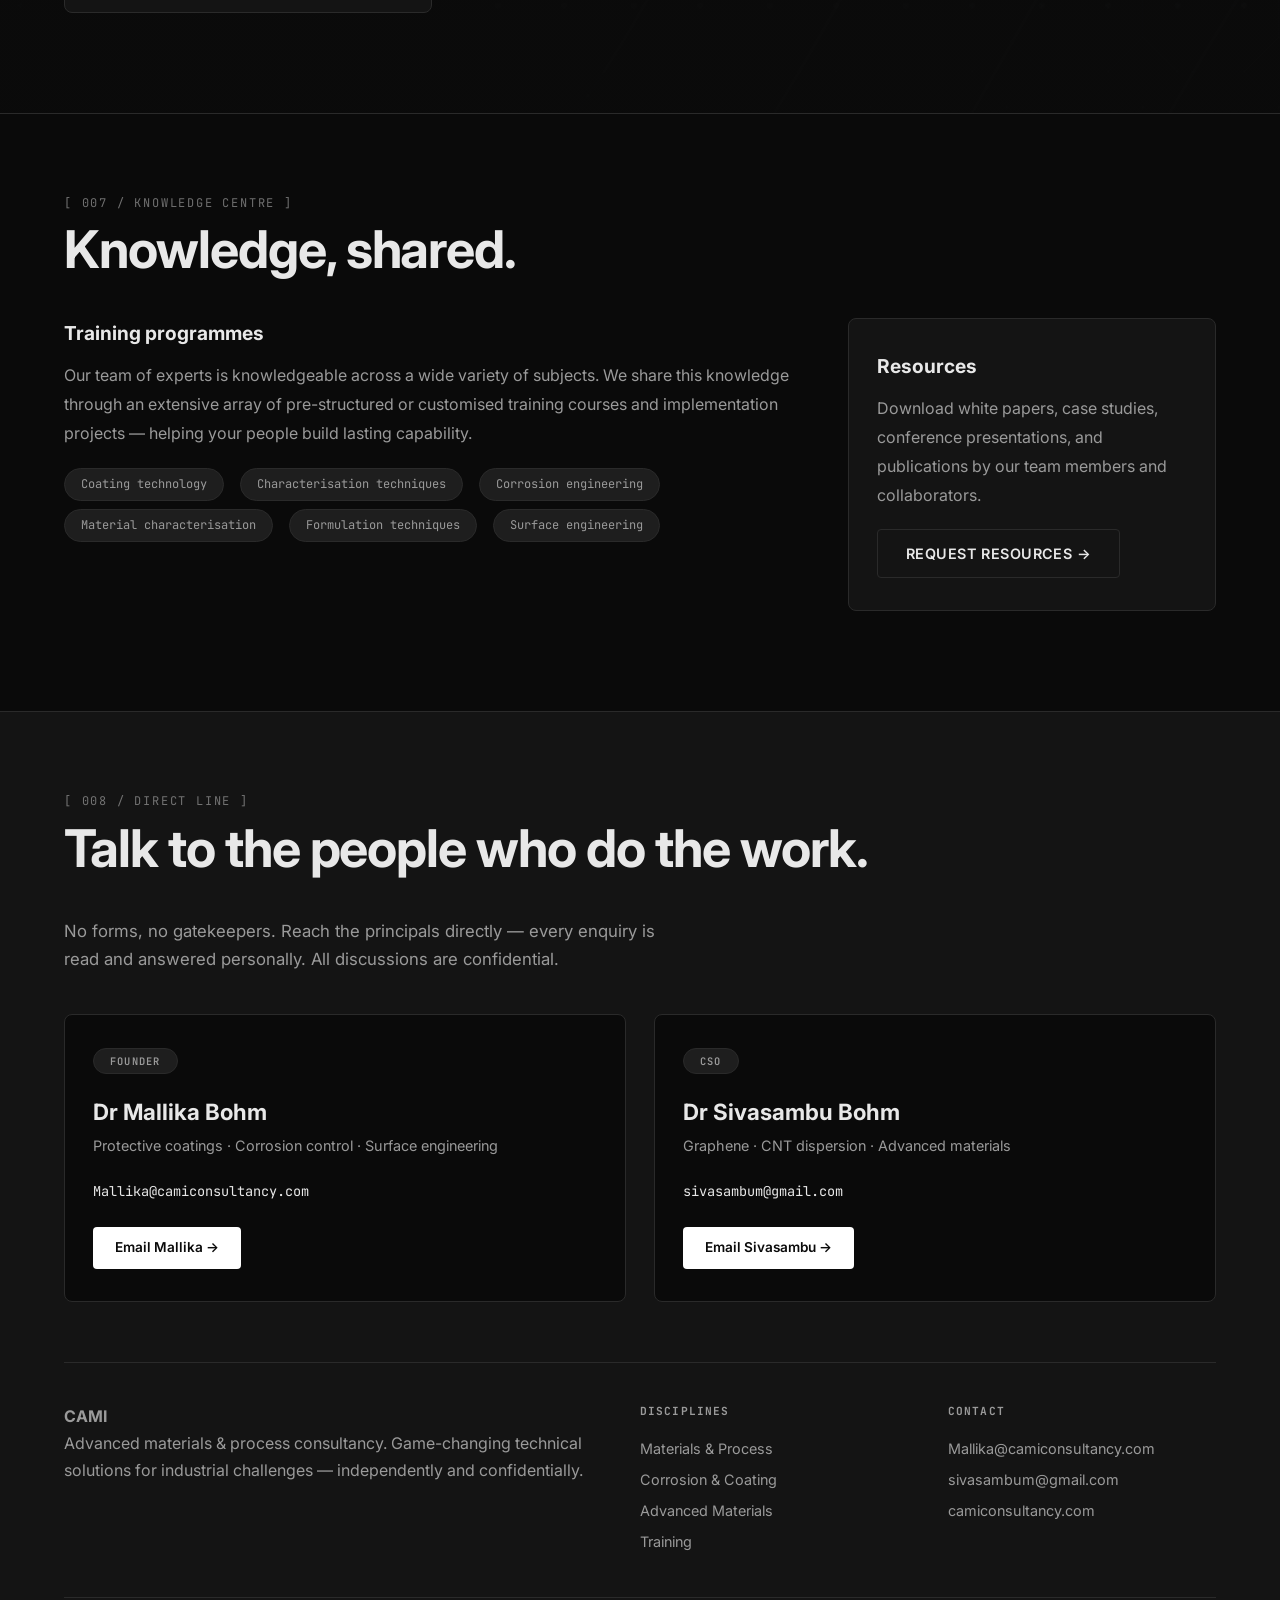
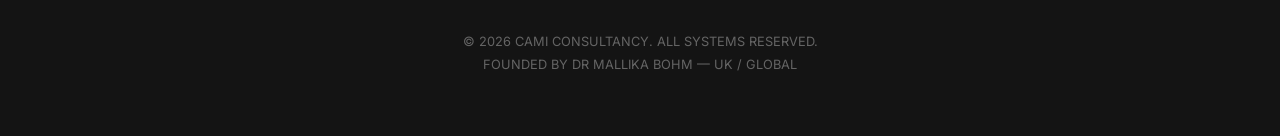
==== commit 77affcae: "Update CAMI consultancy website Co-authored-by: Copilot App <223556219+Copilot@users.noreply.github." ====
--- a/index.html
+++ b/index.html
@@ -1,14 +1,24 @@
-
 <!DOCTYPE html>
 <html lang="en">
 <head>
     <meta charset="UTF-8" />
     <meta name="viewport" content="width=device-width, initial-scale=1.0" />
     <title>CAMI — Advanced Materials Consultancy</title>
-    <link rel="stylesheet" href="css/style.css" />
+    <meta name="description" content="CAMI — advanced materials, corrosion, coating and nanotechnology consultancy. Founded by Dr Mallika Bohm; CSO Dr Sivasambu Bohm (graphene, SWCNT/MWCNT dispersion, advanced carbon)." />
+    <meta name="theme-color" content="#0a0a0a" />
+
+    <meta property="og:title" content="CAMI — Advanced Materials Consultancy" />
+    <meta property="og:description" content="Materials, corrosion, coating and advanced carbon expertise — delivered at exactly the right time." />
+    <meta property="og:type" content="website" />
+    <meta property="og:url" content="https://camiconsultancy.com/" />
+
+    <link rel="icon" href="/favicon.svg" type="image/svg+xml" />
+
     <link rel="preconnect" href="https://fonts.googleapis.com" />
     <link rel="preconnect" href="https://fonts.gstatic.com" crossorigin />
     <link href="https://fonts.googleapis.com/css2?family=Inter:opsz,wght@14..32,300;14..32,400;14..32,600;14..32,700;14..32,800&family=JetBrains+Mono:wght@400;600&display=swap" rel="stylesheet" />
+
+    <link rel="stylesheet" href="/css/style.css" />
 </head>
 <body>
 
@@ -17,7 +27,16 @@
     ============================================================ -->
     <nav class="navbar" id="navbar">
         <div class="container nav-container">
-            <a href="#" class="logo">CAMI</a>
+            <a href="/" class="logo" aria-label="CAMI — Advanced Materials Consultancy">
+                <svg viewBox="0 0 120 32" width="120" height="32" role="img" aria-hidden="true">
+                    <polygon points="16,3 27,10 27,22 16,29 5,22 5,10"
+                             fill="none" stroke="#ffffff" stroke-width="1.5"/>
+                    <polygon points="16,9 22,13 22,20 16,24 10,20 10,13"
+                             fill="#ffffff"/>
+                    <text x="36" y="22" font-family="'JetBrains Mono', monospace"
+                          font-size="14" font-weight="700" fill="#ffffff" letter-spacing="1.5">CAMI</text>
+                </svg>
+            </a>
             <ul class="nav-links" id="navLinks">
                 <li><a href="#nexus">Nexus</a></li>
                 <li><a href="#services">Services</a></li>
@@ -28,7 +47,7 @@
                 <li><a href="#knowledge">Knowledge</a></li>
                 <li><a href="#contact">Contact</a></li>
             </ul>
-            <button class="menu-toggle" id="menuToggle" aria-label="Toggle menu">
+            <button class="menu-toggle" id="menuToggle" aria-label="Toggle menu" aria-controls="navLinks" aria-expanded="false">
                 <span></span><span></span><span></span>
             </button>
         </div>
@@ -37,31 +56,31 @@
     <!-- ============================================================
     HERO / NEXUS
     ============================================================ -->
-    
     <section class="hero" id="nexus">
-    <div class="hero-bg"></div>
-    <div class="container hero-content">
-        <div class="hero-tag">[ 001 / THE NEXUS ]</div>
-        <h1>
-            Materials and corrosion expertise,<br />
-            <span>delivered at exactly the right time.</span>
-        </h1>
-        <p>
-            We develop practical technical solutions for industrial materials,
-            corrosion, coating and process challenges — from failure analysis and
-            surface engineering to advanced graphene and nanomaterials. CAMI brings
-            specialist expertise to the projects that keep your assets, products
-            and performance moving forward.
-        </p>
-        <div class="hero-badges">
-            <span>FOUNDED BY DR MALLIKA BOHM</span>
-            <span>ADVANCED MATERIALS</span>
-            <span>CORROSION · COATING · NANOTECH</span>
-            <span>PATENTED GRAPHENE PRODUCTION</span>
-        </div>
-        <a href="#contact" class="btn-primary">Start a project →</a>
-    </div>
-</section>
+        <div class="hero-bg"></div>
+        <div class="container hero-content">
+            <div class="hero-tag">[ 001 / THE NEXUS ]</div>
+            <h1>
+                Materials and corrosion expertise,<br />
+                <span>delivered at exactly the right time.</span>
+            </h1>
+            <p>
+                We develop practical technical solutions for industrial materials,
+                corrosion, coating and process challenges — from failure analysis and
+                surface engineering to advanced graphene and nanomaterials. CAMI brings
+                specialist expertise to the projects that keep your assets, products
+                and performance moving forward.
+            </p>
+            <div class="hero-badges">
+                <span>FOUNDED BY DR MALLIKA BOHM</span>
+                <span>ADVANCED MATERIALS</span>
+                <span>CORROSION · COATING · NANOTECH</span>
+                <span>PATENTED GRAPHENE PRODUCTION</span>
+            </div>
+            <a href="mailto:Mallika@camiconsultancy.com?subject=CAMI%20enquiry%20—%20project%20brief"
+               class="btn-primary">Start a project →</a>
+        </div>
+    </section>
 
     <!-- ============================================================
     SERVICES / STRATEGIC MODALITIES
@@ -72,7 +91,6 @@
             <h2>What we build.</h2>
 
             <div class="service-grid">
-                <!-- 001 -->
                 <div class="service-card" data-index="001">
                     <span class="service-number">001</span>
                     <h3>Materials &amp; Process Consultancy</h3>
@@ -90,7 +108,6 @@
                     </ul>
                 </div>
 
-                <!-- 002 -->
                 <div class="service-card" data-index="002">
                     <span class="service-number">002</span>
                     <h3>Corrosion Protection &amp; Coating</h3>
@@ -102,7 +119,6 @@
                     </p>
                 </div>
 
-                <!-- 003 -->
                 <div class="service-card" data-index="003">
                     <span class="service-number">003</span>
                     <h3>Advanced Materials &amp; Nanotechnology</h3>
@@ -114,7 +130,6 @@
                     </p>
                 </div>
 
-                <!-- 004 -->
                 <div class="service-card" data-index="004">
                     <span class="service-number">004</span>
                     <h3>Technical Solutions &amp; Project Execution</h3>
@@ -126,7 +141,6 @@
                     </p>
                 </div>
 
-                <!-- 005 -->
                 <div class="service-card" data-index="005">
                     <span class="service-number">005</span>
                     <h3>Grants, Data &amp; Knowledge</h3>
@@ -164,6 +178,15 @@
                         competitive edge. So CAMI was formed — drawing on experts from
                         multiple industries and backgrounds to deliver game-changing
                         technical solutions, independently and confidentially.
+                    </p>
+                    <p>
+                        Alongside Dr Mallika Bohm, <strong>Dr Sivasambu Bohm</strong>
+                        serves as Chief Scientific Officer — bringing 25 years of graphene,
+                        carbon nanotube and advanced carbon expertise from Tata Steel,
+                        Talga Advanced Materials, IIT Bombay, the Cambridge Graphene Centre
+                        and Imperial College London. Together they cover the full arc from
+                        protective coatings and corrosion engineering to the most advanced
+                        carbon nanomaterials in commercial production.
                     </p>
                 </div>
                 <div class="story-stats">
@@ -204,12 +227,12 @@
                 <p class="leader-focus">Protective coatings · Corrosion control · Surface engineering</p>
                 <div class="leader-details">
                     <p>
-                        While working alongside companies across multiple industries,
-                        Dr Bohm saw what so many were lacking: the right resources at the
-                        right time. Without the proper expertise when it was required,
-                        organisations wasted time and money, often couldn't resolve a
-                        problem sufficiently, and didn't gain the edge over their
-                        competitors. CAMI Consultancy was formed to fix that.
+                        Dr Bohm has spent her career at the intersection of protective
+                        coatings, corrosion science, and industrial surface engineering.
+                        She saw first-hand how often organisations lacked the right
+                        expertise at the moment it mattered most — and founded CAMI to
+                        fix that, drawing together specialists from multiple industries
+                        to deliver confidential, independent, game-changing solutions.
                     </p>
                     <ul>
                         <li><strong>Education:</strong> PhD, Condensed Matter Physics — UCL, United Kingdom</li>
@@ -220,30 +243,55 @@
             </div>
 
             <!-- CSO -->
-            <div class="leader-card">
+            <div class="leader-card leader-card--featured">
                 <div class="leader-badge">CSO</div>
                 <div class="leader-title">Chief Scientific Officer</div>
                 <h3>Dr Sivasambu Bohm</h3>
-                <p class="leader-focus">Graphene · Nanotechnology · Advanced materials</p>
+                <p class="leader-focus">
+                    Graphene · Carbon nanotubes · Advanced carbon · Conductive inks · Energy storage
+                </p>
                 <div class="leader-details">
                     <p>
-                        An internationally recognised authority on graphene, protective
-                        coatings, and nanotechnology, Dr Boehm's career spans Tata Steel,
-                        Talga, IIT Bombay, the University of Cambridge, and Imperial
-                        College London — with breakthroughs in Cr(VI)-free corrosion
-                        inhibitors, graphene-based anti-corrosion coatings, Li-ion battery
-                        anodes, and conductive inks for wearables and transport.
-                    </p>
+                        An internationally recognised authority on graphene, carbon nanotubes and
+                        advanced carbon materials, Dr Bohm has spent 25 years taking these materials
+                        from the laboratory to commercial production. His career spans senior
+                        technical and leadership roles at Tata Steel R&amp;D, Talga Advanced
+                        Materials (CTO), IIT Bombay, the Cambridge Graphene Centre and Imperial
+                        College London, where he was a Royal Society Industry Fellow.
+                    </p>
+
+                    <h4 class="sub-heading">Carbon Nanotubes &amp; Dispersion</h4>
+                    <p>
+                        Dr Bohm is a leading industrial voice on carbon nanotube dispersion — the
+                        single greatest barrier to CNT commercialisation. He advises on the
+                        selection, optimisation and scale-up of SWCNT and MWCNT dispersion
+                        processes, balancing performance against tube damage, throughput and
+                        environmental impact. His expertise spans conventional and emerging routes
+                        — high-shear, microfluidisation, milling and green-chemistry formulations —
+                        and he has led industrial implementation of CNT and graphene dispersions
+                        in real products.
+                    </p>
+
+                    <h4 class="sub-heading">Graphene &amp; Advanced Carbon</h4>
+                    <p>
+                        From graphene synthesis and functionalisation to conductive inks,
+                        anti-corrosion coatings and battery anode materials, Dr Bohm has delivered
+                        multiple commercial products across the energy, transport, construction and
+                        electronics sectors. He is equally at home in the lab and on the production
+                        line — translating novel carbon materials into repeatable, manufacturable
+                        technology.
+                    </p>
+
                     <ul>
-                        <li><strong>Education:</strong> PhD, Chemistry/Electrochemistry — University of Bath (UK); MSc &amp; BSc Chemical Engineering — Beuth University TFH Berlin</li>
-                        <li><strong>Fellowships:</strong> Royal Society Industry Fellow — University of Cambridge &amp; Imperial College London</li>
-                        <li><strong>Tenure:</strong> Principal Scientist, TATA Steel R&amp;D (UK) · CTO, Talga Advanced Materials (Cambridge) · Professor, IIT Bombay · Graphene Research Expert</li>
-                        <li><strong>Output:</strong> 49 published patents · 100+ publications &amp; conference proceedings · 15 commercial products at industrial scale</li>
+                        <li><strong>Education:</strong> PhD, Electrochemistry — University of Bath; MSc &amp; BSc Chemical Engineering — TFH Berlin</li>
+                        <li><strong>Recognition:</strong> Royal Society Industry Fellow · FRSC · C.Chem</li>
+                        <li><strong>Output:</strong> 12 granted patents · 45+ applications · 100+ publications · multiple industrial products launched</li>
                     </ul>
+
                     <div class="distinctions">
                         <span>★ Royal Society Industry Fellow (2017–2021)</span>
-                        <span>★ TATAINNOVISTA 2016 Global Winner</span>
-                        <span>★ 1000 Talents National Award — Wuxing, China</span>
+                        <span>★ TATA INNOVISTA Global Winner</span>
+                        <span>★ 1000 Talents National Award — China</span>
                     </div>
                 </div>
             </div>
@@ -294,9 +342,8 @@
         <div class="container">
             <div class="section-label">[ 006 / PROJECT COLLABORATIONS ]</div>
             <h2>The record.</h2>
-
             <div class="project-grid" id="projectGrid">
-                <!-- Projects will be injected by JavaScript -->
+                <!-- Projects injected by JavaScript -->
             </div>
         </div>
     </section>
@@ -333,40 +380,51 @@
                         Download white papers, case studies, conference presentations, and
                         publications by our team members and collaborators.
                     </p>
-                    <a href="#" class="btn-secondary">ACCESS THE LIBRARY →</a>
-                </div>
-            </div>
-        </div>
-    </section>
-
-    <!-- ============================================================
-    CONTACT / INTAKE GATEWAY
+                    <a href="#contact" class="btn-secondary">REQUEST RESOURCES →</a>
+                </div>
+            </div>
+        </div>
+    </section>
+
+    <!-- ============================================================
+    CONTACT / DIRECT LINE
     ============================================================ -->
     <section class="contact" id="contact">
         <div class="container">
-            <div class="section-label">[ 008 / INTAKE GATEWAY ]</div>
-            <h2>Tell us what you're trying to solve.</h2>
-
-            <form class="contact-form" id="contactForm" novalidate>
-                <div class="form-group">
-                    <label for="name">01 / Name</label>
-                    <input type="text" id="name" placeholder="Your name" required />
-                </div>
-                <div class="form-group">
-                    <label for="email">02 / Email</label>
-                    <input type="email" id="email" placeholder="you@company.com" required />
-                </div>
-                <div class="form-group">
-                    <label for="organization">03 / Organization</label>
-                    <input type="text" id="organization" placeholder="Company" />
-                </div>
-                <div class="form-group">
-                    <label for="brief">04 / The brief</label>
-                    <textarea id="brief" rows="5" placeholder="Describe the material, coating, or process challenge you're facing…" required></textarea>
-                </div>
-                <button type="submit" class="btn-primary">TRANSMIT BRIEF</button>
-                <div id="formFeedback" class="form-feedback"></div>
-            </form>
+            <div class="section-label">[ 008 / DIRECT LINE ]</div>
+            <h2>Talk to the people who do the work.</h2>
+            <p class="contact-lede">
+                No forms, no gatekeepers. Reach the principals directly — every enquiry
+                is read and answered personally. All discussions are confidential.
+            </p>
+
+            <div class="contact-cards">
+                <!-- Dr Mallika Bohm -->
+                <div class="contact-card">
+                    <div class="leader-badge">FOUNDER</div>
+                    <h3>Dr Mallika Bohm</h3>
+                    <p class="contact-role">Protective coatings · Corrosion control · Surface engineering</p>
+                    <a class="contact-email" href="mailto:Mallika@camiconsultancy.com">
+                        Mallika@camiconsultancy.com
+                    </a>
+                    <a class="contact-btn" href="mailto:Mallika@camiconsultancy.com?subject=CAMI%20enquiry%20—%20project%20brief">
+                        Email Mallika →
+                    </a>
+                </div>
+
+                <!-- Dr Sivasambu Bohm -->
+                <div class="contact-card">
+                    <div class="leader-badge">CSO</div>
+                    <h3>Dr Sivasambu Bohm</h3>
+                    <p class="contact-role">Graphene · CNT dispersion · Advanced materials</p>
+                    <a class="contact-email" href="mailto:sivasambum@gmail.com">
+                        sivasambum@gmail.com
+                    </a>
+                    <a class="contact-btn" href="mailto:sivasambum@gmail.com?subject=CAMI%20enquiry%20—%20project%20brief">
+                        Email Sivasambu →
+                    </a>
+                </div>
+            </div>
 
             <div class="contact-footer">
                 <div class="contact-info">
@@ -384,8 +442,7 @@
                 <div class="contact-links">
                     <h4>CONTACT</h4>
                     <a href="mailto:Mallika@camiconsultancy.com">Mallika@camiconsultancy.com</a>
-                    <a href="#projects">Project collaborations</a>
-                    <a href="#contact">Intake gateway</a>
+                    <a href="mailto:sivasambum@gmail.com">sivasambum@gmail.com</a>
                     <a href="https://www.camiconsultancy.com" target="_blank">camiconsultancy.com</a>
                 </div>
             </div>
@@ -397,9 +454,6 @@
         </div>
     </section>
 
-    <!-- ============================================================
-    SCRIPTS
-    ============================================================ -->
-    <script src="js/main.js"></script>
+    <script src="/js/main.js"></script>
 </body>
-</html>
+</html>
--- a/css/style.css
+++ b/css/style.css
@@ -101,6 +101,7 @@
     background: #ccc;
     transform: translateY(-2px);
     box-shadow: 0 8px 24px rgba(255, 255, 255, 0.08);
+    color: #0a0a0a;
 }
 
 .btn-secondary {
@@ -151,11 +152,20 @@
 }
 
 .logo {
-    font-family: var(--font-mono);
-    font-size: 1.3rem;
-    font-weight: 700;
-    letter-spacing: 0.06em;
+    display: inline-flex;
+    align-items: center;
     color: #fff;
+    transition: opacity var(--transition);
+}
+
+.logo:hover {
+    opacity: 0.85;
+}
+
+.logo svg {
+    display: block;
+    height: 32px;
+    width: auto;
 }
 
 .nav-links {
@@ -225,8 +235,11 @@
     inset: 0;
     background:
         radial-gradient(ellipse at 20% 50%, rgba(255, 255, 255, 0.03) 0%, transparent 60%),
-        radial-gradient(ellipse at 80% 20%, rgba(255, 255, 255, 0.02) 0%, transparent 50%),
+        linear-gradient(90deg, rgba(10, 10, 10, 0.9) 0%, rgba(10, 10, 10, 0.72) 55%, rgba(10, 10, 10, 0.48) 100%),
+        url('/assets/hero-graphene.svg'),
         var(--color-bg);
+    background-size: cover;
+    background-position: center;
     z-index: 0;
 }
 
@@ -438,6 +451,11 @@
     border-color: rgba(255, 255, 255, 0.1);
 }
 
+.leader-card--featured {
+    border-color: rgba(255, 255, 255, 0.18);
+    background: linear-gradient(180deg, var(--color-surface-light) 0%, var(--color-surface) 100%);
+}
+
 .leader-badge {
     font-family: var(--font-mono);
     font-size: 0.65rem;
@@ -497,6 +515,17 @@
 
 .leader-details ul li strong {
     color: #fff;
+}
+
+.sub-heading {
+    font-family: var(--font-mono);
+    font-size: 0.75rem;
+    letter-spacing: 0.08em;
+    text-transform: uppercase;
+    color: var(--color-text-muted);
+    margin: 1.25rem 0 0.5rem;
+    padding-bottom: 0.35rem;
+    border-bottom: 1px solid var(--color-border);
 }
 
 .distinctions {
@@ -566,6 +595,10 @@
 .projects {
     padding: 80px 0 100px;
     border-top: 1px solid var(--color-border);
+    background:
+        linear-gradient(rgba(10, 10, 10, 0.88), rgba(10, 10, 10, 0.94)),
+        url('/assets/surface-microstructure.svg') center / cover,
+        var(--color-bg);
 }
 
 .project-grid {
@@ -689,7 +722,7 @@
 }
 
 /* ============================================================
-   CONTACT
+   CONTACT / DIRECT LINE
    ============================================================ */
 .contact {
     padding: 80px 0 60px;
@@ -697,65 +730,78 @@
     background: var(--color-surface);
 }
 
-.contact-form {
-    max-width: 640px;
-    margin: 0 auto 60px;
-}
-
-.form-group {
-    margin-bottom: 24px;
-}
-
-.form-group label {
+.contact-lede {
+    max-width: 620px;
+    color: var(--color-text-muted);
+    font-size: 1.05rem;
+    line-height: 1.7;
+    margin-bottom: 2.5rem;
+}
+
+.contact-cards {
+    display: grid;
+    grid-template-columns: repeat(auto-fit, minmax(300px, 1fr));
+    gap: 28px;
+    margin-bottom: 60px;
+}
+
+.contact-card {
+    background: var(--color-bg);
+    border: 1px solid var(--color-border);
+    border-radius: 8px;
+    padding: 32px 28px;
+    transition: all var(--transition);
+}
+
+.contact-card:hover {
+    border-color: rgba(255, 255, 255, 0.18);
+    transform: translateY(-3px);
+}
+
+.contact-card h3 {
+    font-size: 1.4rem;
+    font-weight: 700;
+    margin: 0.5rem 0 0.25rem;
+}
+
+.contact-role {
+    font-size: 0.9rem;
+    color: var(--color-text-muted);
+    margin-bottom: 1.25rem;
+}
+
+.contact-email {
     display: block;
     font-family: var(--font-mono);
-    font-size: 0.75rem;
+    font-size: 0.85rem;
+    color: var(--color-text);
+    padding: 4px 0;
+    word-break: break-all;
+}
+
+.contact-email:hover {
+    color: #fff;
+    text-decoration: underline;
+}
+
+.contact-btn {
+    display: inline-block;
+    margin-top: 1.25rem;
+    padding: 10px 22px;
+    background: #fff;
+    color: #0a0a0a;
     font-weight: 600;
-    letter-spacing: 0.06em;
-    color: var(--color-text-muted);
-    text-transform: uppercase;
-    margin-bottom: 6px;
-}
-
-.form-group input,
-.form-group textarea {
-    width: 100%;
-    padding: 14px 18px;
-    background: var(--color-bg);
-    border: 1px solid var(--color-border);
+    font-size: 0.85rem;
     border-radius: 4px;
-    color: #fff;
-    font-family: var(--font-sans);
-    font-size: 1rem;
-    transition: border var(--transition);
-    outline: none;
-}
-
-.form-group input:focus,
-.form-group textarea:focus {
-    border-color: var(--color-text-muted);
-}
-
-.form-group textarea {
-    resize: vertical;
-    min-height: 120px;
-}
-
-.form-feedback {
-    margin-top: 16px;
-    font-size: 0.95rem;
-    color: var(--color-text-muted);
-}
-
-.form-feedback.success {
-    color: #7bcfa6;
-}
-
-.form-feedback.error {
-    color: #e87a7a;
-}
-
-/* Contact footer */
+    transition: all var(--transition);
+}
+
+.contact-btn:hover {
+    background: #ccc;
+    color: #0a0a0a;
+    transform: translateY(-2px);
+}
+
 .contact-footer {
     display: grid;
     grid-template-columns: 2fr 1fr 1fr;
@@ -870,6 +916,10 @@
         grid-template-columns: 1fr;
     }
 
+    .contact-cards {
+        grid-template-columns: 1fr;
+    }
+
     .contact-footer {
         grid-template-columns: 1fr;
         gap: 24px;
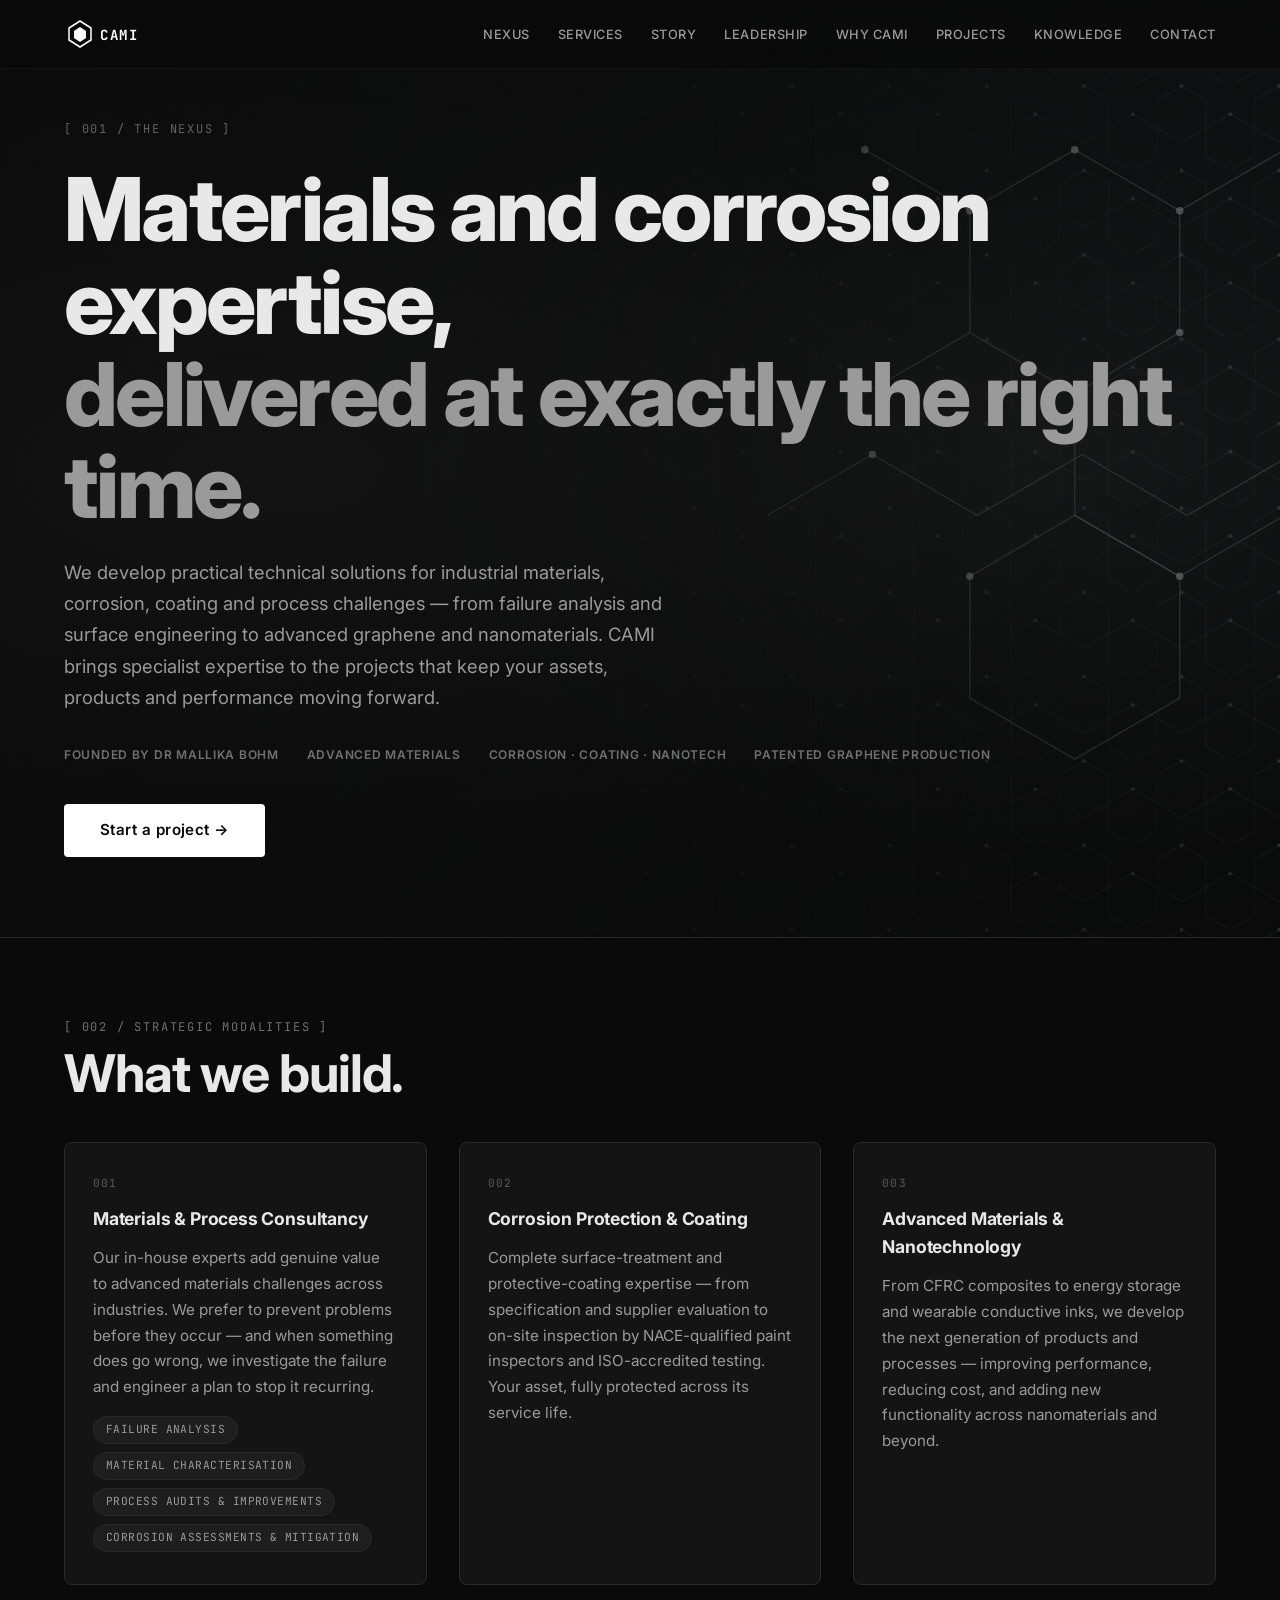
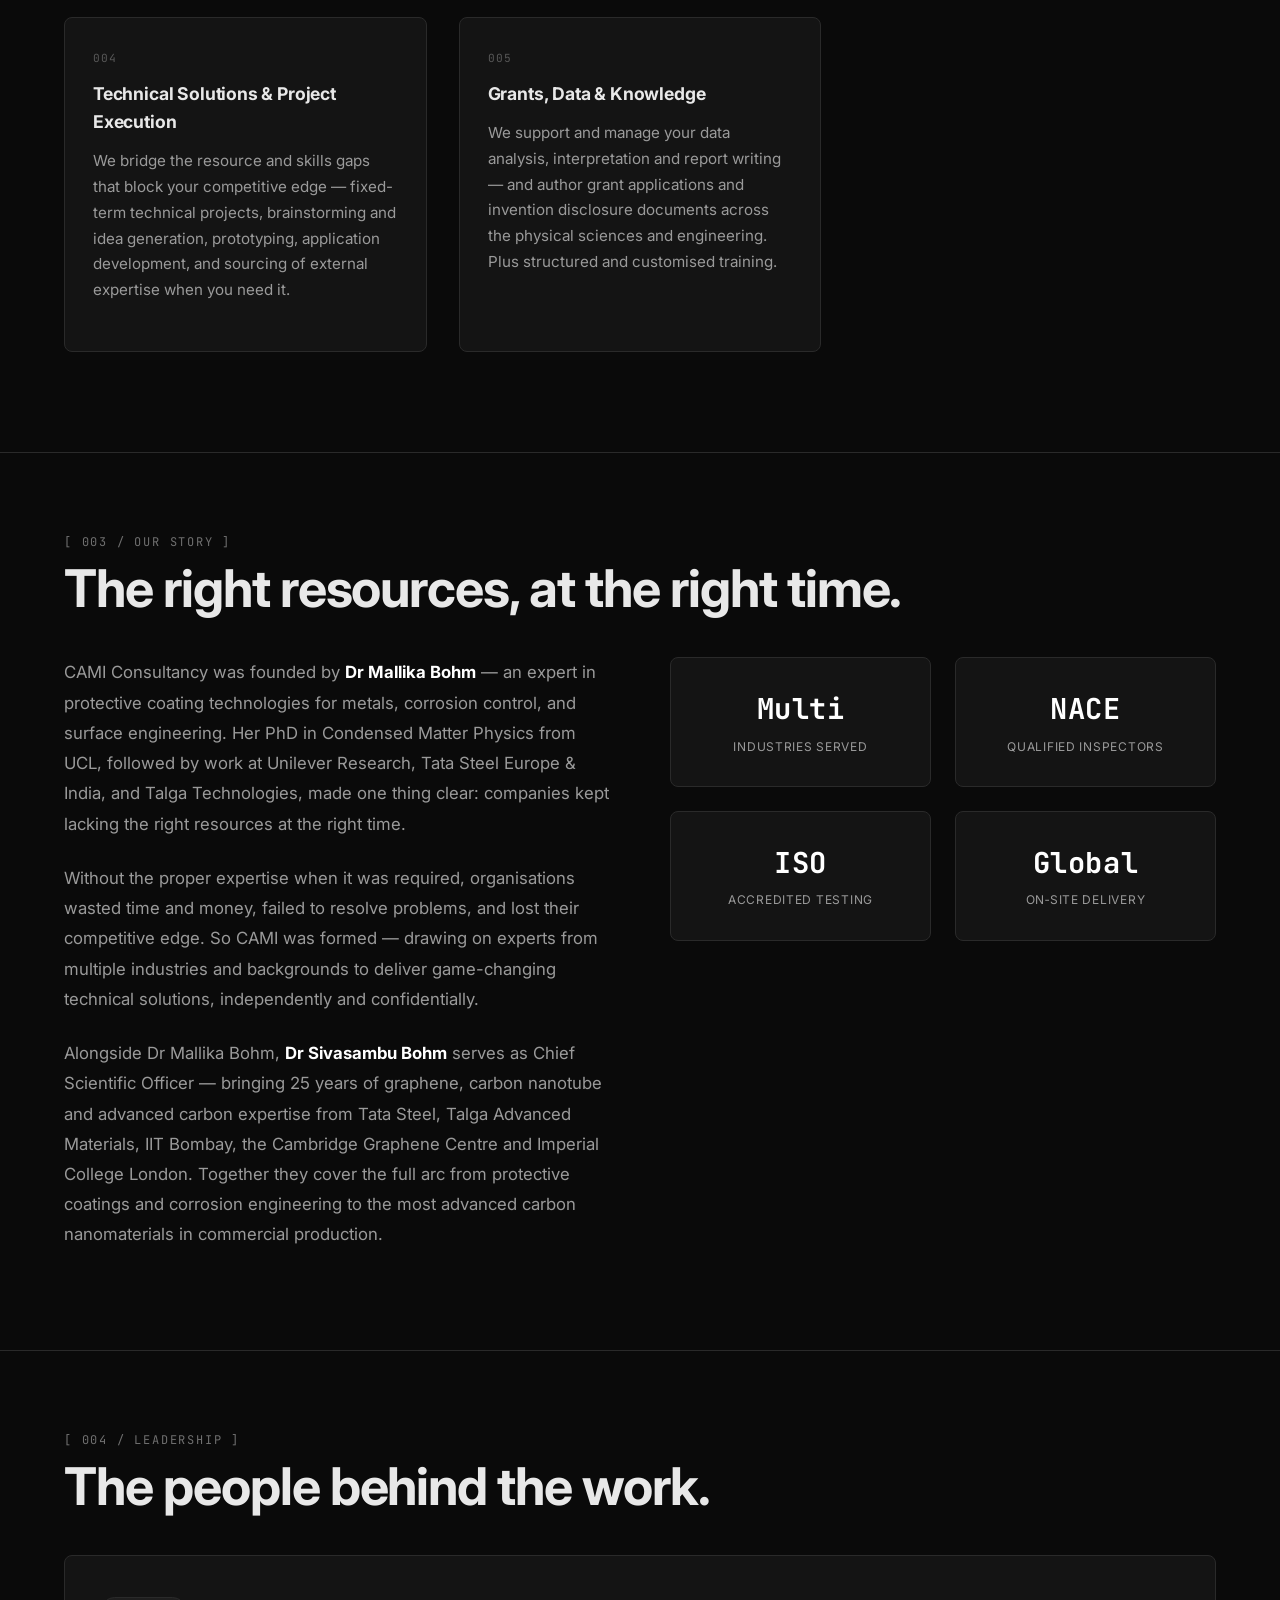
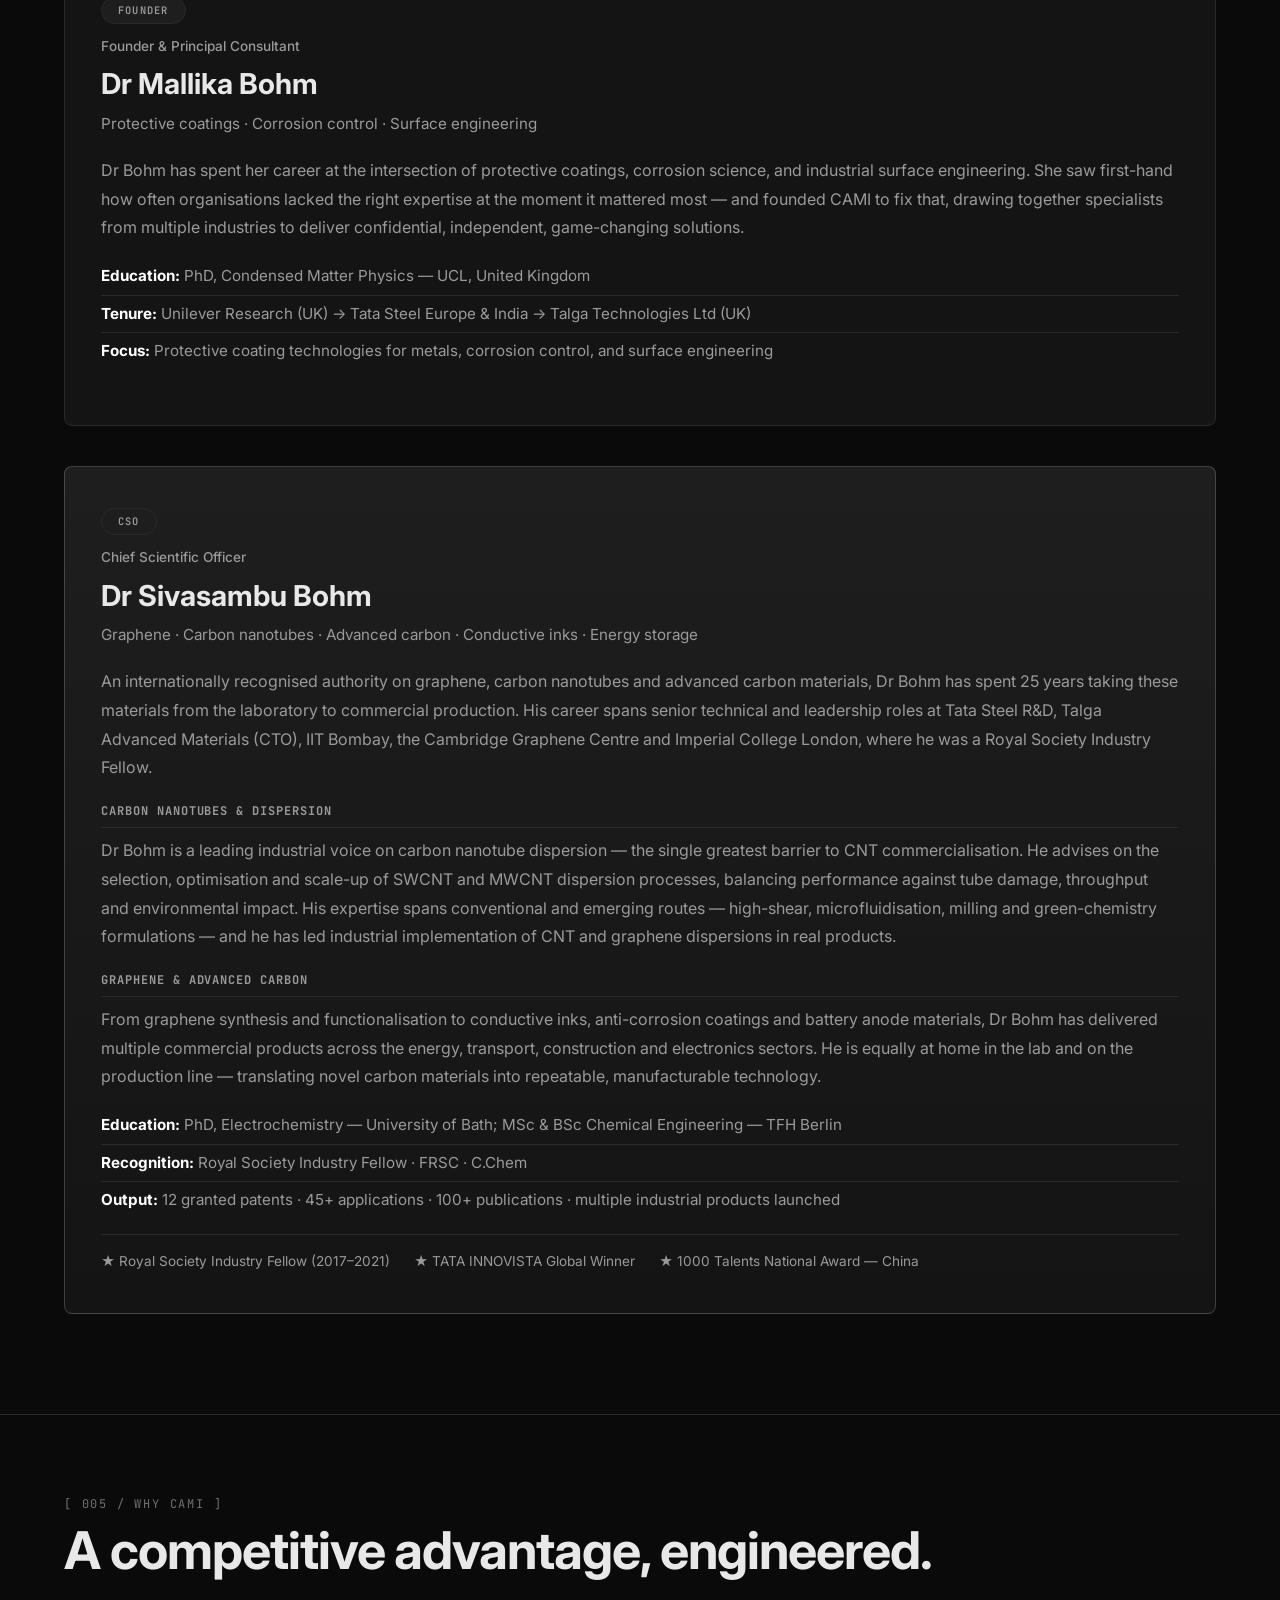
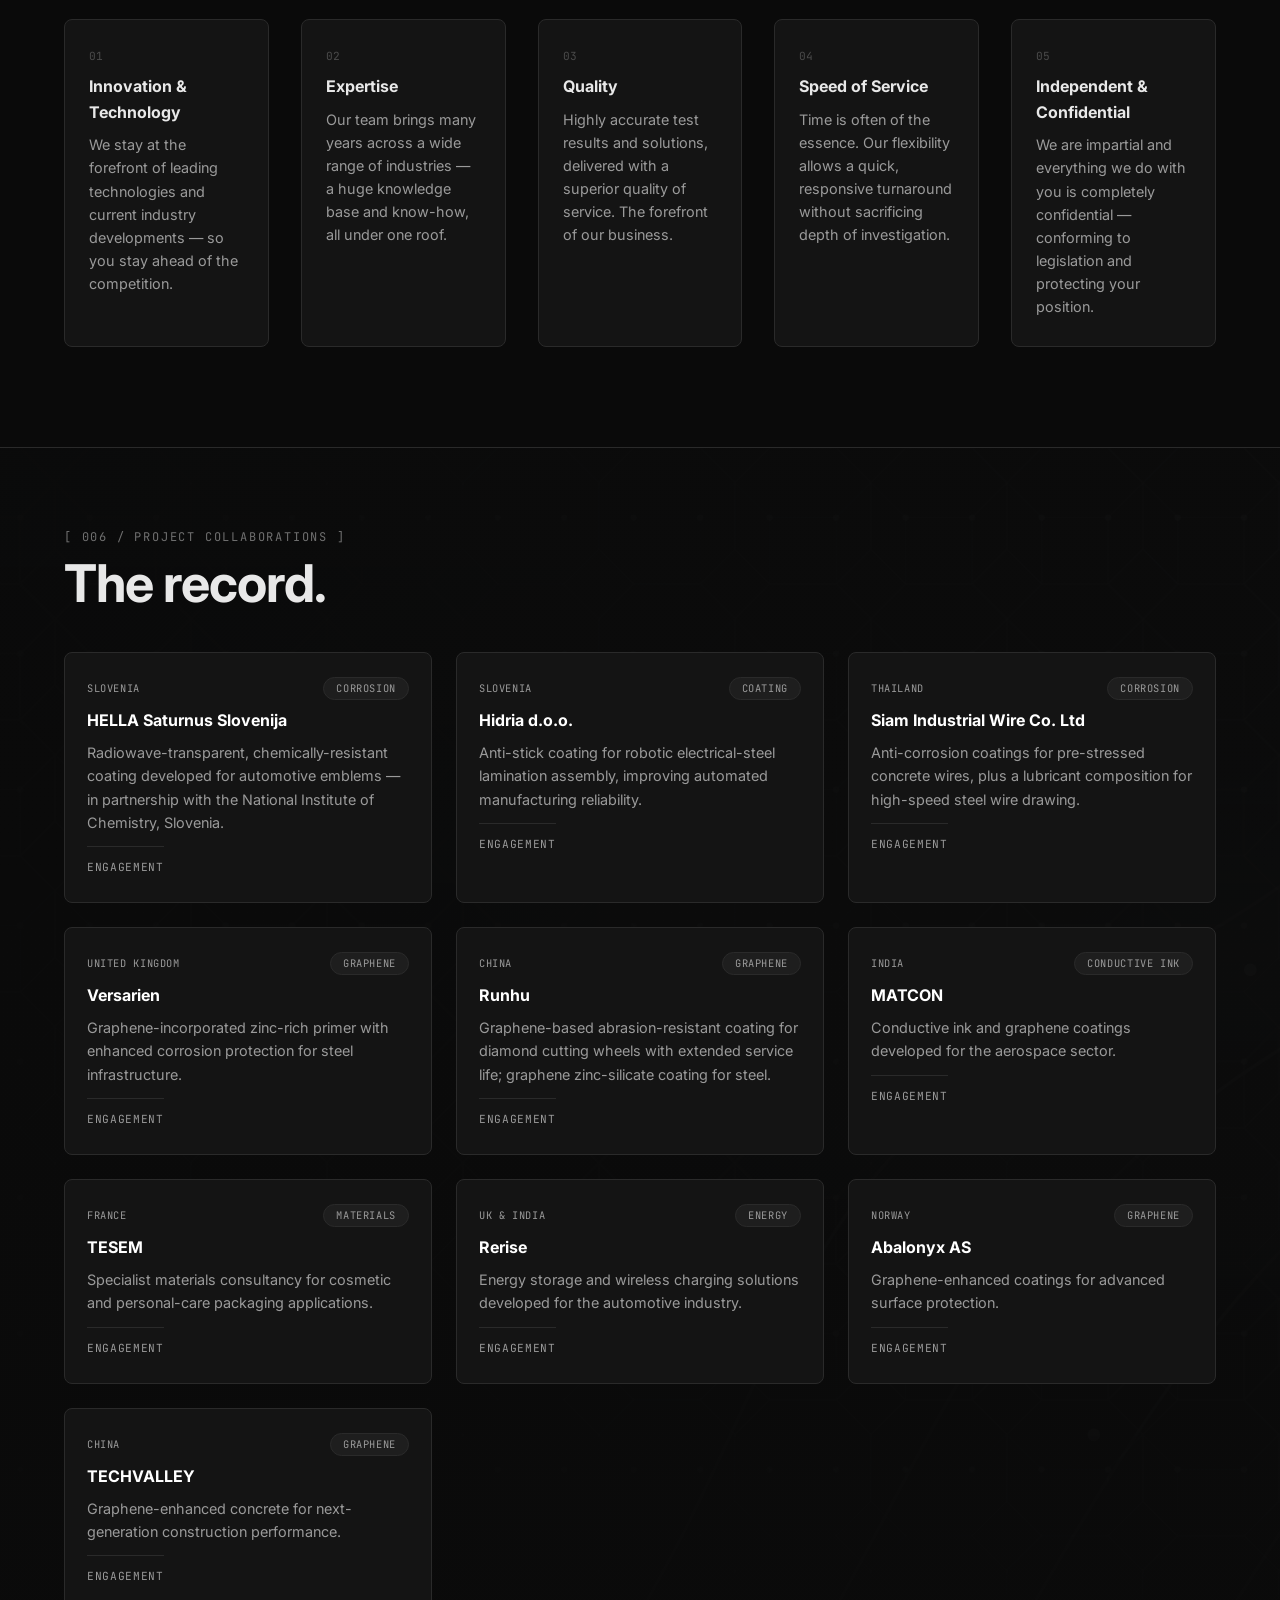
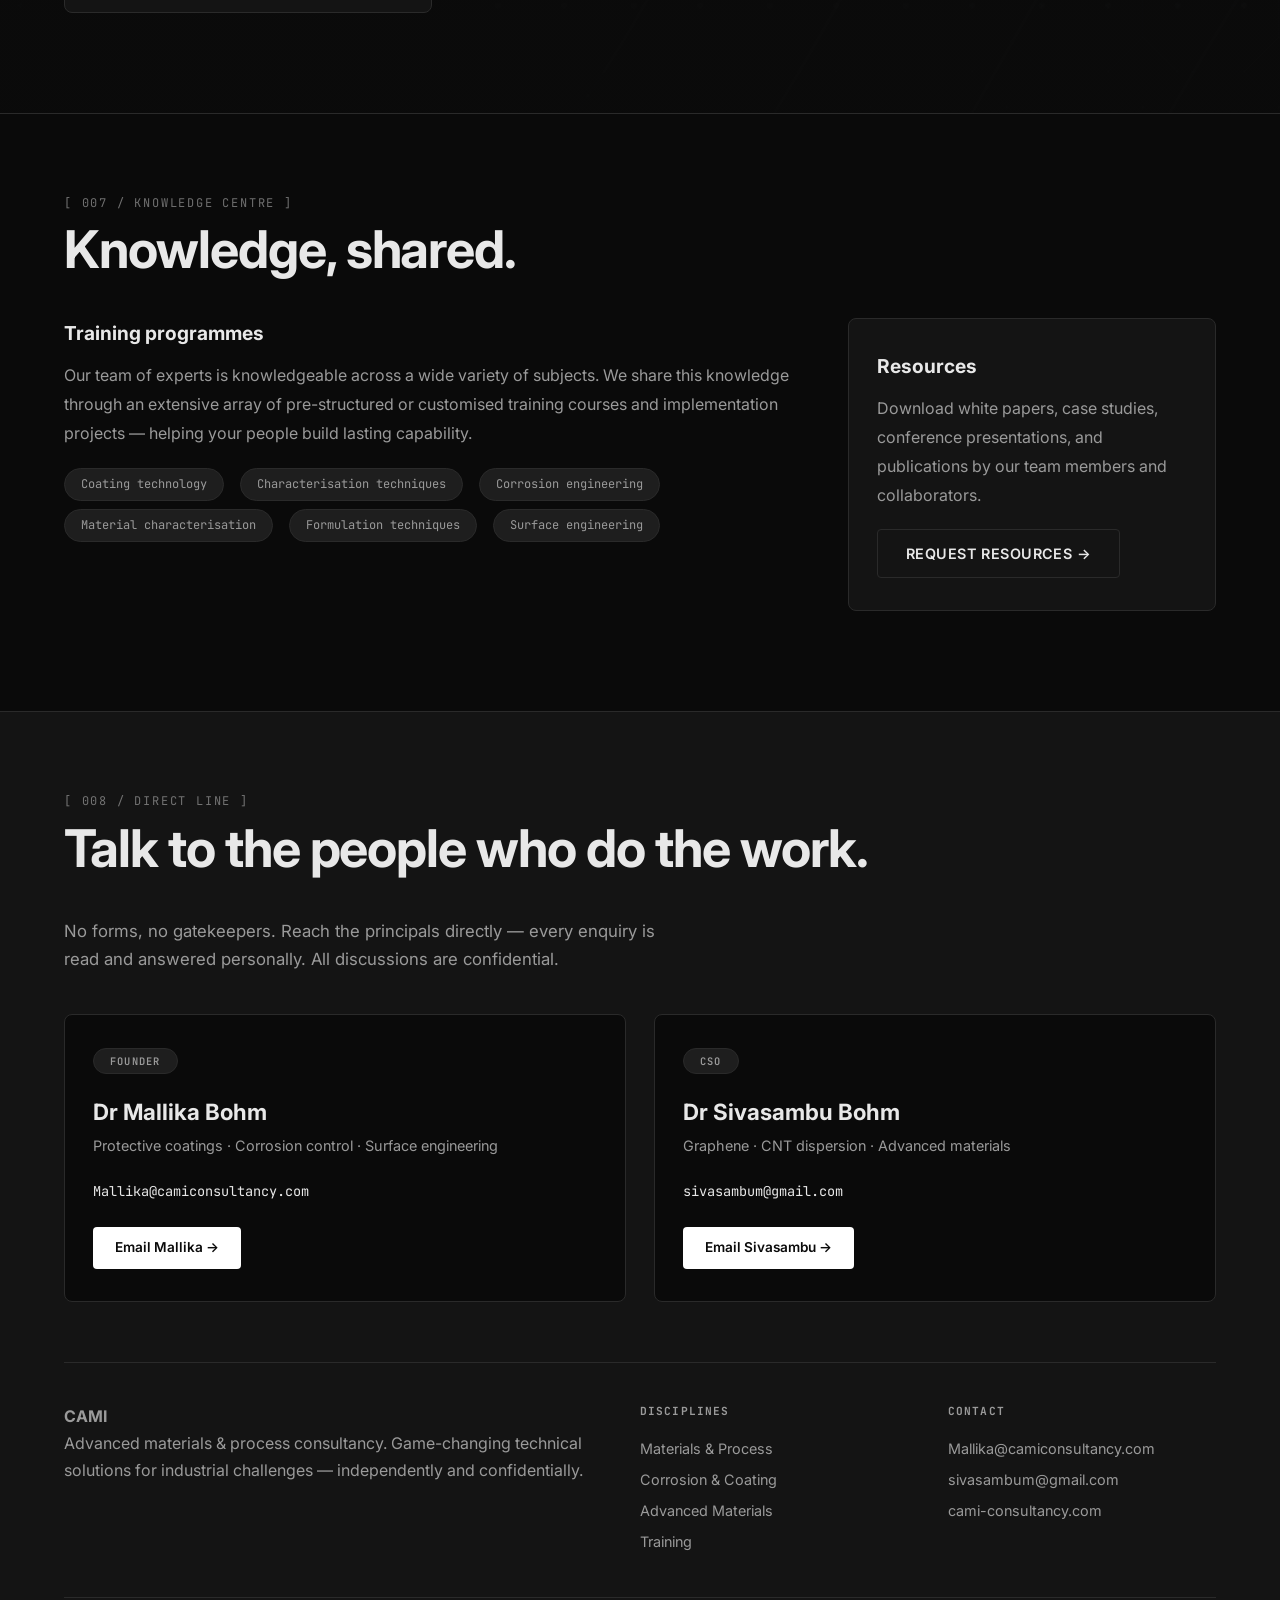
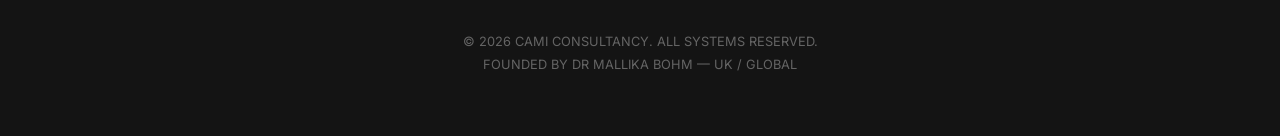
==== commit 702b5751: "Fix typo in contact links section" ====
--- a/index.html
+++ b/index.html
@@ -443,7 +443,7 @@
                     <h4>CONTACT</h4>
                     <a href="mailto:Mallika@camiconsultancy.com">Mallika@camiconsultancy.com</a>
                     <a href="mailto:sivasambum@gmail.com">sivasambum@gmail.com</a>
-                    <a href="https://www.camiconsultancy.com" target="_blank">camiconsultancy.com</a>
+                    <a href="https://www.cami-consultancy.com" target="_blank">cami-consultancy.com</a>
                 </div>
             </div>
 
@@ -456,4 +456,4 @@
 
     <script src="/js/main.js"></script>
 </body>
-</html>+</html>
